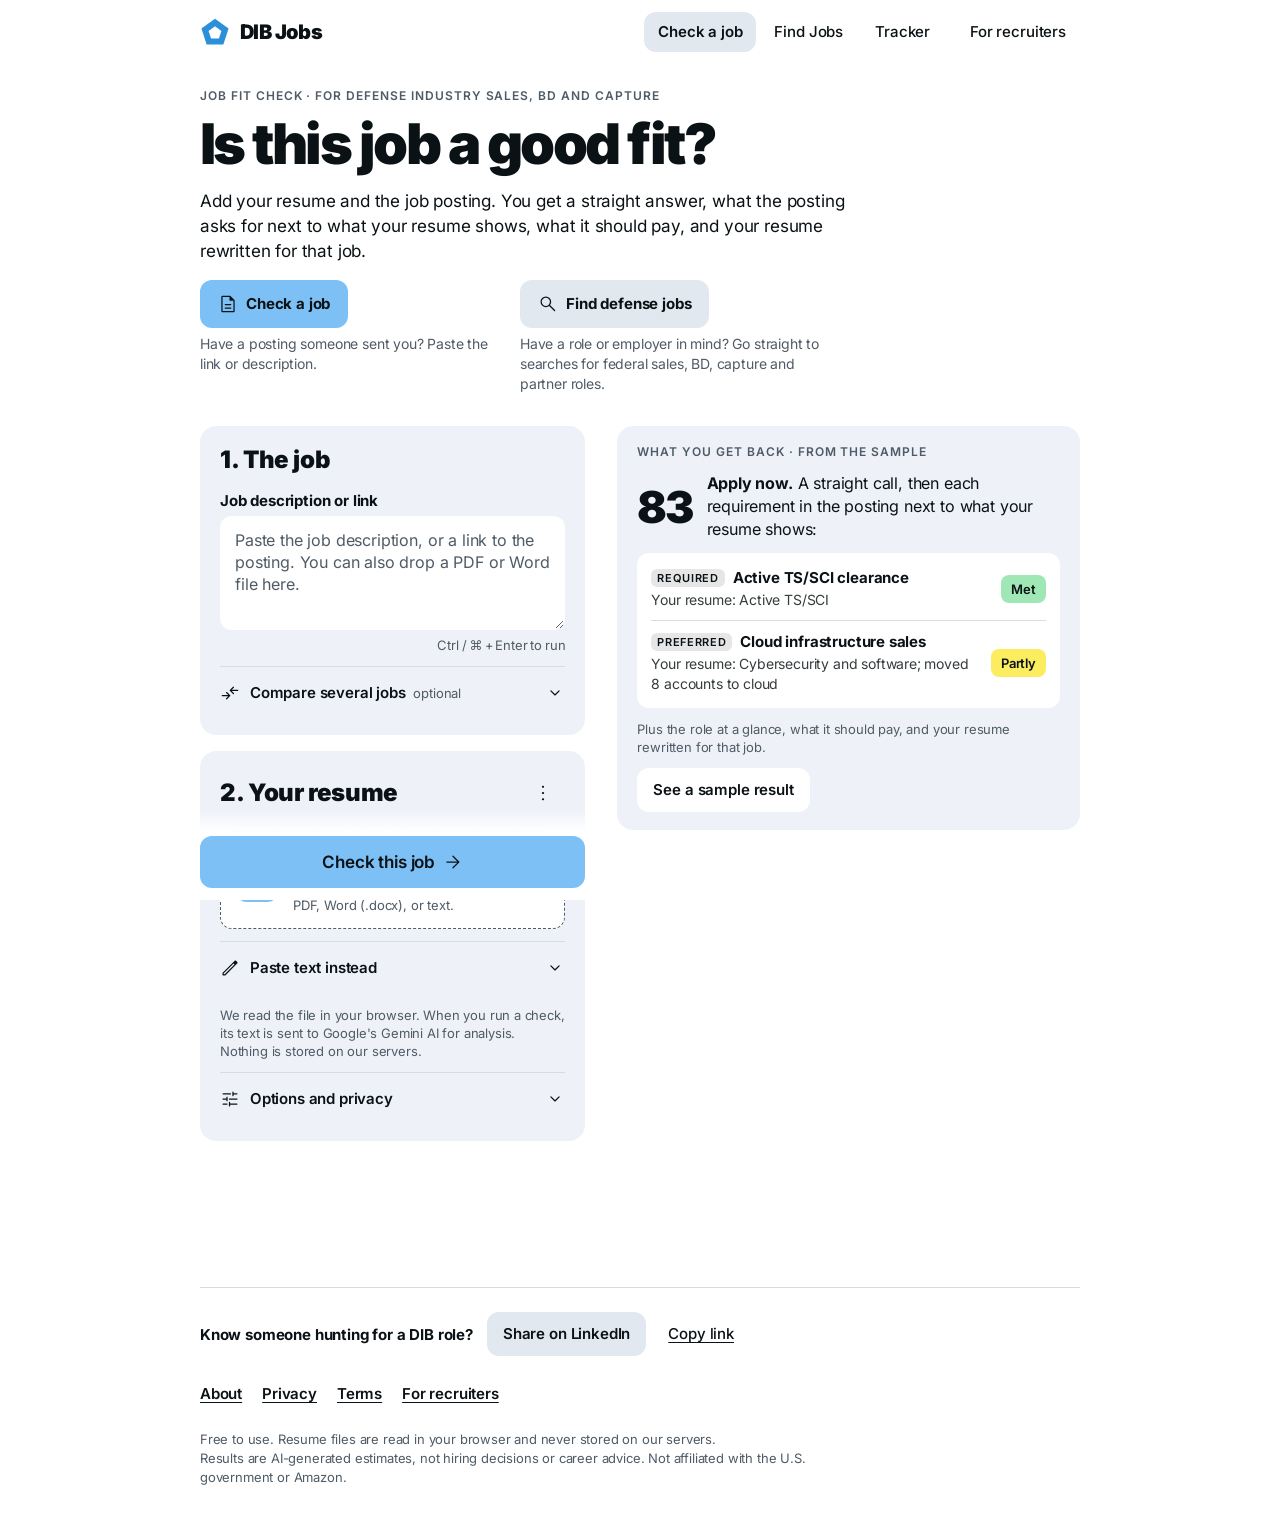
==== index.html @ daa4bf5b "ui" ====
<!DOCTYPE html>
<html lang="en">
<head>
    <meta charset="UTF-8">
    <meta name="viewport" content="width=device-width, initial-scale=1.0">
    <title>DIB Jobs: is this job a good fit? Resume fit check for defense industry roles</title>
    <meta name="description" content="Free resume fit check for defense industry sales, BD and capture roles. Add your resume (PDF or Word) and a job posting to see your fit, the clearance question, what it should pay, and what to do next.">
    <meta name="theme-color" content="#ffffff">
    <meta name="color-scheme" content="light">
    <link rel="canonical" href="https://dibjobs.com/">
    <!-- Open Graph / LinkedIn -->
    <meta property="og:type" content="website">
    <meta property="og:site_name" content="DIB Jobs">
    <meta property="og:locale" content="en_US">
    <meta property="og:title" content="DIB Jobs: is this job a good fit?">
    <meta property="og:description" content="Check your resume against any defense industry posting: fit, clearance, pay and what to do next. Recruiters can rank candidates against a role. Free, no sign-up.">
    <meta property="og:url" content="https://dibjobs.com/">
    <meta property="og:image" content="https://dibjobs.com/og-fit-83-2x.png">
    <meta property="og:image:type" content="image/png">
    <meta property="og:image:width" content="2400">
    <meta property="og:image:height" content="1260">
    <meta property="og:image:alt" content="DIB Jobs: Is this job a good fit? An example result showing an 83 resume fit and the advice to apply now.">
    <!-- Twitter / X card -->
    <meta name="twitter:card" content="summary_large_image">
    <meta name="twitter:title" content="DIB Jobs: is this job a good fit?">
    <meta name="twitter:description" content="Check your resume against any defense industry posting: fit, clearance, pay and what to do next. Recruiters can rank candidates against a role. Free, no sign-up.">
    <meta name="twitter:image" content="https://dibjobs.com/og-fit-83-2x.png">
    <meta name="twitter:image:alt" content="An example DIB Jobs result: 83 resume fit, apply now.">
    <!-- Icons -->
    <link rel="icon" href="favicon.ico" sizes="48x48">
    <link rel="icon" type="image/svg+xml" href="favicon.svg">
    <link rel="apple-touch-icon" href="apple-touch-icon.png">
    <link rel="manifest" href="site.webmanifest">
    <link rel="preload" href="assets/fonts/inter-latin-wght-normal.woff2" as="font" type="font/woff2" crossorigin>
    <link rel="stylesheet" href="assets/app.css?v=44">
    <!-- Google tag (gtag.js) -->
    <script async src="https://www.googletagmanager.com/gtag/js?id=G-N10ZLNFZHE"></script>
    <script>
      window.dataLayer = window.dataLayer || [];
      function gtag(){dataLayer.push(arguments);}
      gtag('js', new Date());
      gtag('config', 'G-N10ZLNFZHE');
    </script>
    <script type="application/ld+json">{"@context": "https://schema.org", "@type": "WebApplication", "name": "DIB Jobs", "url": "https://dibjobs.com/", "applicationCategory": "BusinessApplication", "operatingSystem": "Any", "browserRequirements": "Requires JavaScript", "description": "Check your resume against a defense industry job posting: fit, clearance, pay and what to do next.", "offers": {"@type": "Offer", "price": "0", "priceCurrency": "USD"}, "image": "https://dibjobs.com/og-fit-83-2x.png"}</script>
</head>
<body>
<noscript><p style="margin:24px;font:17px/25px sans-serif">DIB Jobs needs JavaScript to read your resume and check a job. Please turn it on and reload.</p></noscript>
<!-- Icons: Material Symbols Rounded (Apache 2.0), inlined so they never fail to load -->
<svg xmlns="http://www.w3.org/2000/svg" style="display:none" aria-hidden="true">
    <symbol id="i-upload" viewBox="0 -960 960 960"><path d="M452-403v171q0 12.75 8.68 21.37 8.67 8.63 21.5 8.63 12.82 0 21.32-8.63 8.5-8.62 8.5-21.37v-171l61 61q3 3 15-2t22.5-9q10.5-4 14.5-3.5T615-342q9-9 8.5-21t-9.5-21L501-494q-5-5-10.13-7-5.14-2-11-2-5.87 0-10.87 2-5 2-10 7L347-382q-9 9-9 21t9 21.39q9 8.61 21 8.61t21-9l63-63ZM220-80q-24 0-42-18t-18-42v-680q0-24 18-42t42-18h336q12.44 0 23.72 5T599-862l183 183q8 8 13 19.28 5 11.28 5 23.72v496q0 24-18 42t-42 18H220Zm331-584v-156H220v680h520v-494H581q-12.75 0-21.37-8.63Q551-651.25 551-664ZM220-820v186-186 680-680Z"/></symbol>
    <symbol id="i-check" viewBox="0 -960 960 960"><path d="m421-389-98-98q-9-9-22-9t-23 10q-9 9-9 22t9 22l122 123q9 9 21 9t21-9l239-239q10-10 10-23t-10-23q-10-9-23.5-8.5T635-603L421-389Zm59 309q-82 0-155-31.5t-127.5-86Q143-252 111.5-325T80-480q0-83 31.5-156t86-127Q252-817 325-848.5T480-880q83 0 156 31.5T763-763q54 54 85.5 127T880-480q0 82-31.5 155T763-197.5q-54 54.5-127 86T480-80Zm0-60q142 0 241-99.5T820-480q0-142-99-241t-241-99q-141 0-240.5 99T140-480q0 141 99.5 240.5T480-140Zm0-340Z"/></symbol>
    <symbol id="i-minus" viewBox="0 -960 960 960"><path d="M320-450h320q13 0 21.5-8.5T670-480q0-13-8.5-21.5T640-510H320q-13 0-21.5 8.5T290-480q0 13 8.5 21.5T320-450ZM480-80q-82 0-155-31.5t-127.5-86Q143-252 111.5-325T80-480q0-83 31.5-156t86-127Q252-817 325-848.5T480-880q83 0 156 31.5T763-763q54 54 85.5 127T880-480q0 82-31.5 155T763-197.5q-54 54.5-127 86T480-80Zm0-60q142 0 241-99.5T820-480q0-142-99-241t-241-99q-141 0-240.5 99T140-480q0 141 99.5 240.5T480-140Zm0-340Z"/></symbol>
    <symbol id="i-alert" viewBox="0 -960 960 960"><path d="M92-120q-9 0-15.5-4T66-135q-4-7-4.5-14.5T66-165l388-670q5-8 11.5-11.5T480-850q8 0 14.5 3.5T506-835l388 670q5 8 4.5 15.5T894-135q-4 7-10.5 11t-15.5 4H92Zm52-60h672L480-760 144-180Zm361.5-65.5Q514-254 514-267t-8.5-21.5Q497-297 484-297t-21.5 8.5Q454-280 454-267t8.5 21.5Q471-237 484-237t21.5-8.5Zm0-111Q514-365 514-378v-164q0-13-8.5-21.5T484-572q-13 0-21.5 8.5T454-542v164q0 13 8.5 21.5T484-348q13 0 21.5-8.5ZM480-470Z"/></symbol>
    <symbol id="i-x-circle" viewBox="0 -960 960 960"><path d="m480-438 129 129q9 9 21 9t21-9q9-9 9-21t-9-21L522-480l129-129q9-9 9-21t-9-21q-9-9-21-9t-21 9L480-522 351-651q-9-9-21-9t-21 9q-9 9-9 21t9 21l129 129-129 129q-9 9-9 21t9 21q9 9 21 9t21-9l129-129Zm0 358q-82 0-155-31.5t-127.5-86Q143-252 111.5-325T80-480q0-83 31.5-156t86-127Q252-817 325-848.5T480-880q83 0 156 31.5T763-763q54 54 85.5 127T880-480q0 82-31.5 155T763-197.5q-54 54.5-127 86T480-80Zm0-60q142 0 241-99.5T820-480q0-142-99-241t-241-99q-141 0-240.5 99T140-480q0 141 99.5 240.5T480-140Zm0-340Z"/></symbol>
    <symbol id="i-info" viewBox="0 -960 960 960"><path d="M504.5-288.63q8.5-8.62 8.5-21.37v-180q0-12.75-8.68-21.38-8.67-8.62-21.5-8.62-12.82 0-21.32 8.62-8.5 8.63-8.5 21.38v180q0 12.75 8.68 21.37 8.67 8.63 21.5 8.63 12.82 0 21.32-8.63Zm-1-314.57q9.5-9.2 9.5-22.8 0-14.45-9.48-24.22-9.48-9.78-23.5-9.78t-23.52 9.78Q447-640.45 447-626q0 13.6 9.48 22.8 9.48 9.2 23.5 9.2t23.52-9.2ZM480.27-80q-82.74 0-155.5-31.5Q252-143 197.5-197.5t-86-127.34Q80-397.68 80-480.5t31.5-155.66Q143-709 197.5-763t127.34-85.5Q397.68-880 480.5-880t155.66 31.5Q709-817 763-763t85.5 127Q880-563 880-480.27q0 82.74-31.5 155.5Q817-252 763-197.68q-54 54.31-127 86Q563-80 480.27-80Zm.23-60Q622-140 721-239.5t99-241Q820-622 721.19-721T480-820q-141 0-240.5 98.81T140-480q0 141 99.5 240.5t241 99.5Zm-.5-340Z"/></symbol>
    <symbol id="i-close" viewBox="0 -960 960 960"><path d="M480-438 270-228q-9 9-21 9t-21-9q-9-9-9-21t9-21l210-210-210-210q-9-9-9-21t9-21q9-9 21-9t21 9l210 210 210-210q9-9 21-9t21 9q9 9 9 21t-9 21L522-480l210 210q9 9 9 21t-9 21q-9 9-21 9t-21-9L480-438Z"/></symbol>
    <symbol id="i-chevron" viewBox="0 -960 960 960"><path d="M469-358q-5-2-10-7L261-563q-9-9-8.5-21.5T262-606q9-9 21.5-9t21.5 9l175 176 176-176q9-9 21-8.5t21 9.5q9 9 9 21.5t-9 21.5L501-365q-5 5-10 7t-11 2q-6 0-11-2Z"/></symbol>
    <symbol id="i-copy" viewBox="0 -960 960 960"><path d="M300-200q-24 0-42-18t-18-42v-560q0-24 18-42t42-18h440q24 0 42 18t18 42v560q0 24-18 42t-42 18H300Zm0-60h440v-560H300v560ZM180-80q-24 0-42-18t-18-42v-590q0-12.75 8.68-21.38 8.67-8.62 21.5-8.62 12.82 0 21.32 8.62 8.5 8.63 8.5 21.38v590h470q12.75 0 21.38 8.68 8.62 8.67 8.62 21.5 0 12.82-8.62 21.32Q662.75-80 650-80H180Zm120-180v-560 560Z"/></symbol>
    <symbol id="i-download" viewBox="0 -960 960 960"><path d="M469-327q-5-2-10-7L308-485q-9-9.27-8.5-21.64.5-12.36 9.11-21.36 9.39-9 21.89-9t21.5 9l98 99v-341q0-12.75 8.68-21.38 8.67-8.62 21.5-8.62 12.82 0 21.32 8.62 8.5 8.63 8.5 21.38v341l99-99q8.8-9 20.9-8.5 12.1.5 21.49 9.5 8.61 9 8.61 21.5t-9 21.5L501-334q-5 5-10.13 7-5.14 2-11 2-5.87 0-10.87-2ZM220-160q-24 0-42-18t-18-42v-113q0-12.75 8.68-21.38 8.67-8.62 21.5-8.62 12.82 0 21.32 8.62 8.5 8.63 8.5 21.38v113h520v-113q0-12.75 8.68-21.38 8.67-8.62 21.5-8.62 12.82 0 21.32 8.62 8.5 8.63 8.5 21.38v113q0 24-18 42t-42 18H220Z"/></symbol>
    <symbol id="i-share" viewBox="0 -960 960 960"><path d="M686-80q-47.5 0-80.75-33.25T572-194q0-8 5-34L278-403q-16.28 17.34-37.64 27.17Q219-366 194-366q-47.5 0-80.75-33T80-480q0-48 33.25-81T194-594q24 0 45 9.3 21 9.29 37 25.7l301-173q-2-8-3.5-16.5T572-766q0-47.5 33.25-80.75T686-880q47.5 0 80.75 33.25T800-766q0 47.5-33.25 80.75T686-652q-23.27 0-43.64-9Q622-670 606-685L302-516q3 8 4.5 17.5t1.5 18q0 8.5-1 16t-3 15.5l303 173q16-15 36.09-23.5 20.1-8.5 43.07-8.5Q734-308 767-274.75T800-194q0 47.5-33.25 80.75T686-80Zm.04-60q22.96 0 38.46-15.54 15.5-15.53 15.5-38.5 0-22.96-15.54-38.46-15.53-15.5-38.5-15.5-22.96 0-38.46 15.54-15.5 15.53-15.5 38.5 0 22.96 15.54 38.46 15.53 15.5 38.5 15.5Zm-492-286q22.96 0 38.46-15.54 15.5-15.53 15.5-38.5 0-22.96-15.54-38.46-15.53-15.5-38.5-15.5-22.96 0-38.46 15.54-15.5 15.53-15.5 38.5 0 22.96 15.54 38.46 15.53 15.5 38.5 15.5ZM724.5-727.54q15.5-15.53 15.5-38.5 0-22.96-15.54-38.46-15.53-15.5-38.5-15.5-22.96 0-38.46 15.54-15.5 15.53-15.5 38.5 0 22.96 15.54 38.46 15.53 15.5 38.5 15.5 22.96 0 38.46-15.54ZM686-194ZM194-480Zm492-286Z"/></symbol>
    <symbol id="i-trash" viewBox="0 -960 960 960"><path d="M261-120q-24.75 0-42.37-17.63Q201-155.25 201-180v-570h-11q-12.75 0-21.37-8.68-8.63-8.67-8.63-21.5 0-12.82 8.63-21.32 8.62-8.5 21.37-8.5h158q0-13 8.63-21.5 8.62-8.5 21.37-8.5h204q12.75 0 21.38 8.62Q612-822.75 612-810h158q12.75 0 21.38 8.68 8.62 8.67 8.62 21.5 0 12.82-8.62 21.32-8.63 8.5-21.38 8.5h-11v570q0 24.75-17.62 42.37Q723.75-120 699-120H261Zm438-630H261v570h438v-570ZM418.5-274.63q8.5-8.62 8.5-21.37v-339q0-12.75-8.68-21.38-8.67-8.62-21.5-8.62-12.82 0-21.32 8.62-8.5 8.63-8.5 21.38v339q0 12.75 8.68 21.37 8.67 8.63 21.5 8.63 12.82 0 21.32-8.63Zm166 0q8.5-8.62 8.5-21.37v-339q0-12.75-8.68-21.38-8.67-8.62-21.5-8.62-12.82 0-21.32 8.62-8.5 8.63-8.5 21.38v339q0 12.75 8.68 21.37 8.67 8.63 21.5 8.63 12.82 0 21.32-8.63ZM261-750v570-570Z"/></symbol>
    <symbol id="i-bookmark" viewBox="0 -960 960 960"><path d="m480-240-196 84q-30 13-57-4.76-27-17.75-27-50.24v-574q0-24 18-42t42-18h440q24 0 42 18t18 42v574q0 32.49-27 50.24Q706-143 676-156l-196-84Zm0-64 220 93v-574H260v574l220-93Zm0-481H260h440-220Z"/></symbol>
    <symbol id="i-bookmark-fill" viewBox="0 -960 960 960"><path d="m480-240-196 84q-30 13-57-5t-27-50v-574q0-24 18-42t42-18h440q24 0 42 18t18 42v574q0 32-27 50t-57 5l-196-84Z"/></symbol>
    <symbol id="i-edit" viewBox="0 -960 960 960"><path d="M180-180h44l472-471-44-44-472 471v44Zm-30 60q-13 0-21.5-8.5T120-150v-73q0-12 5-23.5t13-19.5l557-556q8-8 19-12.5t23-4.5q11 0 22 4.5t20 12.5l44 44q9 9 13 20t4 22q0 11-4.5 22.5T823-694L266-138q-8 8-19.5 13t-23.5 5h-73Zm629-617-41-41 41 41Zm-105 64-22-22 44 44-22-22Z"/></symbol>
    <symbol id="i-search" viewBox="0 -960 960 960"><path d="M378-329q-108.16 0-183.08-75Q120-479 120-585t75-181q75-75 181.5-75t181 75Q632-691 632-584.85 632-542 618-502q-14 40-42 75l242 240q9 8.56 9 21.78T818-143q-9 9-22.22 9-13.22 0-21.78-9L533-384q-30 26-69.96 40.5Q423.08-329 378-329Zm-1-60q81.25 0 138.13-57.5Q572-504 572-585t-56.87-138.5Q458.25-781 377-781q-82.08 0-139.54 57.5Q180-666 180-585t57.46 138.5Q294.92-389 377-389Z"/></symbol>
    <symbol id="i-open" viewBox="0 -960 960 960"><path d="M180-120q-24 0-42-18t-18-42v-600q0-24 18-42t42-18h249q12.75 0 21.38 8.68 8.62 8.67 8.62 21.5 0 12.82-8.62 21.32-8.63 8.5-21.38 8.5H180v600h600v-249q0-12.75 8.68-21.38 8.67-8.62 21.5-8.62 12.82 0 21.32 8.62 8.5 8.63 8.5 21.38v249q0 24-18 42t-42 18H180Zm600-617L403-360q-9 9-21 8.5t-21-9.5q-9-9-9-21t9-21l377-377H549q-12.75 0-21.37-8.68-8.63-8.67-8.63-21.5 0-12.82 8.63-21.32 8.62-8.5 21.37-8.5h261q12.75 0 21.38 8.62Q840-822.75 840-810v261q0 12.75-8.68 21.37-8.67 8.63-21.5 8.63-12.82 0-21.32-8.63-8.5-8.62-8.5-21.37v-188Z"/></symbol>
    <symbol id="i-spark" viewBox="0 -960 960 960"><path d="m654-454-91 147q-8 13-22.5 10T522-314l-33-133-306 305q-9 9-21 9t-21-9q-9-9-9-21t9-21l305-305-133-33q-14-4-17-18.5t10-22.5l147-92-12-172q-1-15 12.5-22t24.5 3l132 111 160-64q14-5 24 5t5 24l-65 160 111 132q10 11 3.5 24.5T827-441l-173-13ZM131-721q-5-5-5-11t5-11l46-46q5-5 11-5t11 5l45 45q5 5 5 11t-5 11l-46 46q-5 5-11 5t-11-5l-45-45Zm428 307 63-102 120 9-78-92 45-111-111 45-92-78 9 120-102 64 117 29 29 116Zm163 283-46-46q-5-5-4.5-11t5.5-11l45-45q5-5 11-5t11 5l46 46q5 5 4.5 11t-5.5 11l-45 45q-5 5-11 5t-11-5ZM578-579Z"/></symbol>
    <symbol id="i-compare" viewBox="0 -960 960 960"><path d="M396-323H110q-13 0-21.5-8.5T80-353q0-13 8.5-21.5T110-383h286L296-483q-9-9-9-21t9-21q9-9 21-9t21 9l151 151q5 5 7 10t2 11q0 6-2 11t-7 10L338-181q-9 9-21 9t-21-9q-9-9-9-21t9-21l100-100Zm168-254 100 100q9 9 9 21t-9 21q-9 9-21 9t-21-9L471-586q-5-5-7-10t-2-11q0-6 2-11t7-10l151-151q9-9 21-9t21 9q9 9 9 21t-9 21L564-637h286q13 0 21.5 8.5T880-607q0 13-8.5 21.5T850-577H564Z"/></symbol>
    <symbol id="i-send" viewBox="0 -960 960 960"><path d="M814-452 162-178q-15 6-28.5-2.5T120-205v-550q0-16 13.5-24.5T162-782l652 274q18 8 18 28t-18 28ZM180-253l544-227-544-230v168l242 62-242 60v167Zm0 0v-457 457Z"/></symbol>
    <symbol id="i-nav-analyze" viewBox="0 -960 960 960"><path d="M180-820v293-3 390-680 186-186Zm0 740q-24 0-42-18t-18-42v-680q0-24 18-42t42-18h336q12.44 0 23.72 5T559-862l183 183q8 8 13 19.28 5 11.28 5 23.72v99q0 13.08-8.68 21.54-8.67 8.46-21.5 8.46-12.82 0-21.32-8.63-8.5-8.62-8.5-21.37v-97H541q-12.75 0-21.37-8.63Q511-651.25 511-664v-156H180v680h313q12.75 0 21.38 8.68 8.62 8.67 8.62 21.5 0 12.82-8.62 21.32Q505.75-80 493-80H180Zm558.5-141.5Q770-253 770-300t-31.5-78.5Q707-410 660-410t-78.5 31.5Q550-347 550-300t31.5 78.5Q613-190 660-190t78.5-31.5ZM864-66q-12 0-21-9l-86-86q-21 14-45.5 22.5T660-130q-70.83 0-120.42-49.62Q490-229.24 490-300.12t49.62-120.38q49.62-49.5 120.5-49.5t120.38 49.58Q830-370.83 830-300q0 27-8.5 51.5T799-203l86 86q9 9 9 21t-9 21q-9 9-21 9Z"/></symbol>
    <symbol id="i-nav-analyze-fill" viewBox="0 -960 960 960"><path d="M738.5-221.5Q770-253 770-300t-31.5-78.5Q707-410 660-410t-78.5 31.5Q550-347 550-300t31.5 78.5Q613-190 660-190t78.5-31.5ZM864-66q-12 0-21-9l-86-86q-21 14-45.5 22.5T660-130q-71 0-120.5-49.5T490-300q0-71 49.5-120.5T660-470q71 0 120.5 49.5T830-300q0 27-8.5 51.5T799-203l86 86q9 9 9 21t-9 21q-9 9-21 9ZM180-80q-24 0-42-18t-18-42v-680q0-24 18-42t42-18h336q12 0 23.5 5t19.5 13l183 183q8 8 13 19.5t5 23.5v91q0 14-11 21.5t-24 3.5q-16-5-32-7.5t-33-2.5q-107 0-168.5 72.5T430-297q0 53 24 102t76 85q11 8 7.5 19T523-80H180Zm331-740v156q0 13 8.5 21.5T541-634h159L511-820l189 186-189-186Z"/></symbol>
    <symbol id="i-nav-tracker" viewBox="0 -960 960 960"><path d="m400-199-197 98q-15 8-29-.75T160-128v-533q0-24.75 17.63-42.38Q195.25-721 220-721h360q24.75 0 42.38 17.62Q640-685.75 640-661v533q0 17.5-14 26.25t-29 .75l-197-98Zm-180 22 153-76q12.72-6 26.86-6 14.14 0 27.14 6l153 76v-484H220v484Zm528.5-70.63Q740-256.25 740-269v-552H314q-12.75 0-21.37-8.68-8.63-8.67-8.63-21.5 0-12.82 8.63-21.32 8.62-8.5 21.37-8.5h426q24.75 0 42.38 17.62Q800-845.75 800-821v552q0 12.75-8.68 21.37-8.67 8.63-21.5 8.63-12.82 0-21.32-8.63ZM220-661h360-360Z"/></symbol>
    <symbol id="i-nav-tracker-fill" viewBox="0 -960 960 960"><path d="m400-199-197 98q-15 8-29-.75T160-128v-533q0-24.75 17.63-42.38Q195.25-721 220-721h360q24.75 0 42.38 17.62Q640-685.75 640-661v533q0 17.5-14 26.25t-29 .75l-197-98Zm348.5-48.63Q740-256.25 740-269v-552H314q-12.75 0-21.37-8.68-8.63-8.67-8.63-21.5 0-12.82 8.63-21.32 8.62-8.5 21.37-8.5h426q24.75 0 42.38 17.62Q800-845.75 800-821v552q0 12.75-8.68 21.37-8.67 8.63-21.5 8.63-12.82 0-21.32-8.63Z"/></symbol>
    <symbol id="i-nav-explore" viewBox="0 -960 960 960"><path d="m330-311 213-66q14-5 24-15t15-24l66-213q3-8.64-3.5-15.32T629-648l-213 66q-14 5-24 15t-15 24l-66 213q-3 8.64 3.5 15.32T330-311Zm149.76-129q-16.76 0-28.26-11.74-11.5-11.73-11.5-28.5 0-16.76 11.74-28.26 11.73-11.5 28.5-11.5 16.76 0 28.26 11.74 11.5 11.73 11.5 28.5 0 16.76-11.74 28.26-11.73 11.5-28.5 11.5Zm.51 360q-82.74 0-155.5-31.5Q252-143 197.5-197.5t-86-127.34Q80-397.68 80-480.5t31.5-155.66Q143-709 197.5-763t127.34-85.5Q397.68-880 480.5-880t155.66 31.5Q709-817 763-763t85.5 127Q880-563 880-480.27q0 82.74-31.5 155.5Q817-252 763-197.68q-54 54.31-127 86Q563-80 480.27-80Zm.22-60Q622-140 721-239.49q99-99.48 99-241Q820-622 721-721t-240.51-99q-141.52 0-241 99Q140-622 140-480.49q0 141.52 99.49 241 99.48 99.49 241 99.49ZM480-480Z"/></symbol>
    <symbol id="i-nav-explore-fill" viewBox="0 -960 960 960"><path d="m330-311 213-66q14-5 24-15t15-24l66-213q3-9-3.5-15.5T629-648l-213 66q-14 5-24 15t-15 24l-66 213q-3 9 3.5 15.5T330-311Zm150-129q-17 0-28.5-11.5T440-480q0-17 11.5-28.5T480-520q17 0 28.5 11.5T520-480q0 17-11.5 28.5T480-440Zm0 360q-82 0-155-31.5t-127.5-86Q143-252 111.5-325T80-480q0-83 31.5-156t86-127Q252-817 325-848.5T480-880q83 0 156 31.5T763-763q54 54 85.5 127T880-480q0 82-31.5 155T763-197.5q-54 54.5-127 86T480-80Z"/></symbol>
    <symbol id="i-theme" viewBox="0 -960 960 960"><path d="M324-111.5Q251-143 197-197t-85.5-127Q80-397 80-480t31.5-156Q143-709 197-763t127-85.5Q397-880 480-880t156 31.5Q709-817 763-763t85.5 127Q880-563 880-480t-31.5 156Q817-251 763-197t-127 85.5Q563-80 480-80t-156-31.5ZM500-140q137-10 228.5-106T820-480q0-138-91.5-234T500-820v680Z"/></symbol>
    <symbol id="i-tick" viewBox="0 -960 960 960"><path d="m378-332 363-363q9-9 21.5-9t21.5 9q9 9 9 21.5t-9 21.5L399-267q-9 9-21 9t-21-9L175-449q-9-9-8.5-21.5T176-492q9-9 21.5-9t21.5 9l159 160Z"/></symbol>
    <symbol id="i-rescore" viewBox="0 -960 960 960"><path d="M418-126q-111-21-184.5-109T160-439q0-71 30-134t85-107q8-6 19-5.5t19 8.5q10 10 9 23t-13 23q-42 35-65.5 85.5T220-439q0 94 58 163.5T425-186q11 2 18.5 11t7.5 20q0 14-10 22.5t-23 6.5Zm126 0q-13 2-23-6.5T511-155q0-11 7.5-20t18.5-11q90-20 147-89.5T741-439q0-109-75.5-184.5T481-699h-20l39 39q8 8 8 21t-8 21q-9 9-22 9t-21-9l-91-90q-5-5-7-10t-2-11q0-6 2-11t7-10l91-91q8-8 21-8t22 8q8 9 8 22t-8 21l-39 39h20q134 0 227 93.5T801-439q0 116-73 204T544-126Z"/></symbol>
    <symbol id="i-add" viewBox="0 -960 960 960"><path d="M450-450H230q-12.75 0-21.37-8.68-8.63-8.67-8.63-21.5 0-12.82 8.63-21.32 8.62-8.5 21.37-8.5h220v-220q0-12.75 8.68-21.38 8.67-8.62 21.5-8.62 12.82 0 21.32 8.62 8.5 8.63 8.5 21.38v220h220q12.75 0 21.38 8.68 8.62 8.67 8.62 21.5 0 12.82-8.62 21.32-8.63 8.5-21.38 8.5H510v220q0 12.75-8.68 21.37-8.67 8.63-21.5 8.63-12.82 0-21.32-8.63-8.5-8.62-8.5-21.37v-220Z"/></symbol>
    <symbol id="i-pdf" viewBox="0 -960 960 960"><path d="M368-514h48q15.73 0 26.36-10.64Q453-535.28 453-551v-48q0-15.72-10.64-26.36Q431.73-636 416-636h-66q-7.6 0-13.3 5-5.7 5-5.7 13.41v168.18q0 8.41 5.5 13.41t13.5 5q8 0 13-5.7t5-13.3v-64Zm0-37v-48h48v48h-48Zm213 120q15 0 26-10.64 11-10.63 11-26.36v-131q0-15.72-11-26.36Q596-636 581-636h-65q-7.6 0-13.3 5-5.7 5-5.7 13.36v167.28q0 8.36 5.7 13.86T516-431h65Zm-47-37v-131h47v131h-47Zm170-46h32q8 0 13-5.5t5-13.5q0-8-5-13t-13-5h-32v-48h32q8 0 13-5.5t5-13.5q0-8-5-13t-13-5h-50q-7.6 0-13.3 5-5.7 5-5.7 13.41v168.18q0 8.41 5.5 13.41t13.5 5q8 0 13-5.7t5-13.3v-64ZM260-200q-24 0-42-18t-18-42v-560q0-24 18-42t42-18h560q24 0 42 18t18 42v560q0 24-18 42t-42 18H260Zm0-60h560v-560H260v560ZM140-80q-24 0-42-18t-18-42v-590q0-12.75 8.68-21.38 8.67-8.62 21.5-8.62 12.82 0 21.32 8.62 8.5 8.63 8.5 21.38v590h590q12.75 0 21.38 8.68 8.62 8.67 8.62 21.5 0 12.82-8.62 21.32Q742.75-80 730-80H140Zm120-740v560-560Z"/></symbol>
    <symbol id="i-light" viewBox="0 -960 960 960"><path d="M579-380.76q41-40.77 41-99Q620-538 579.24-579q-40.77-41-99-41Q422-620 381-579.24q-41 40.77-41 99Q340-422 380.76-381q40.77 41 99 41Q538-340 579-380.76ZM338.5-338.5Q280-397 280-480t58.5-141.5Q397-680 480-680t141.5 58.5Q680-563 680-480t-58.5 141.5Q563-280 480-280t-141.5-58.5ZM70-450q-12.75 0-21.37-8.68-8.63-8.67-8.63-21.5 0-12.82 8.63-21.32Q57.25-510 70-510h100q12.75 0 21.38 8.68 8.62 8.67 8.62 21.5 0 12.82-8.62 21.32-8.63 8.5-21.38 8.5H70Zm720 0q-12.75 0-21.37-8.68-8.63-8.67-8.63-21.5 0-12.82 8.63-21.32 8.62-8.5 21.37-8.5h100q12.75 0 21.38 8.68 8.62 8.67 8.62 21.5 0 12.82-8.62 21.32-8.63 8.5-21.38 8.5H790ZM458.5-768.63Q450-777.25 450-790v-100q0-12.75 8.68-21.38 8.67-8.62 21.5-8.62 12.82 0 21.32 8.62 8.5 8.63 8.5 21.38v100q0 12.75-8.68 21.37-8.67 8.63-21.5 8.63-12.82 0-21.32-8.63Zm0 720Q450-57.25 450-70v-100q0-12.75 8.68-21.38 8.67-8.62 21.5-8.62 12.82 0 21.32 8.62 8.5 8.63 8.5 21.38v100q0 12.75-8.68 21.37-8.67 8.63-21.5 8.63-12.82 0-21.32-8.63ZM240-678l-57-56q-9-9-8.63-21.6.37-12.61 8.53-21.5 8.89-8.9 21.5-8.9 12.6 0 21.6 9l56 57q8 9 8 21t-8 20.5q-8 8.5-20.5 8.5t-21.5-8Zm494 495-56-57q-8-9-8-21.38 0-12.37 8.5-20.62 8.5-9 20.5-9t21 9l57 56q9 9 8.63 21.6-.37 12.61-8.53 21.5-8.89 8.9-21.5 8.9-12.6 0-21.6-9Zm-56-495q-9-9-9-21t9-21l56-57q9-9 21.6-8.63 12.61.37 21.5 8.53 8.9 8.89 8.9 21.5 0 12.6-9 21.6l-57 56q-8 8-20.36 8-12.37 0-21.64-8ZM182.9-182.9q-8.9-8.89-8.9-21.5 0-12.6 9-21.6l57-56q8.8-9 20.9-9 12.1 0 20.71 9 9.39 9 9.39 21t-9 21l-56 57q-9 9-21.6 8.63-12.61-.37-21.5-8.53ZM480-480Z"/></symbol>
    <symbol id="i-dark" viewBox="0 -960 960 960"><path d="M480-120q-150 0-255-105T120-480q0-135 79.5-229T408-830q20-5 34-1t22 15q8 10 7.5 25t-8.5 35q-9 23-14 47t-5 49q0 90 63 153t153 63q25 0 48.5-4.5T754-461q22-8 38-7t26 9q10 8 13 23t-2 36q-27 121-121 200.5T480-120Zm0-60q109 0 190-67.5T771-406q-25 11-53.5 16.5T660-384q-115 0-195.5-80.5T384-660q0-24 5-51.5t18-62.5q-98 27-162.5 109.5T180-480q0 125 87.5 212.5T480-180Zm-4-297Z"/></symbol>
    <symbol id="i-system" viewBox="0 -960 960 960"><path d="m426-338 43 44q4.64 5 10.82 5 6.18 0 11.18-5l44-44h79q6 0 10.5-4.5T629-353v-81l38.92-38.92Q673-478 673-484.18T668-495l-39-38v-80q0-6-4.5-10.5T614-628h-80l-43-43q-4.64-5-10.82-5-6.18 0-11.18 5l-43 43h-77q-6 0-10.5 4.5T334-613v80l-38.92 38.92Q290-489 290-482.82t5 10.82l39 39v80q0 6 4.5 10.5T349-338h77Zm54-25v-238q49 0 83.5 34.71T598-482q0 49.58-34.42 84.29Q529.17-363 480-363ZM140-160q-24 0-42-18t-18-42v-520q0-24 18-42t42-18h680q24 0 42 18t18 42v520q0 24-18 42t-42 18H140Zm0-60h680v-520H140v520Zm0 0v-520 520Z"/></symbol>
    <symbol id="i-more" viewBox="0 -960 960 960"><path d="M479.86-160Q460-160 446-174.14t-14-34Q432-228 446.14-242t34-14Q500-256 514-241.86t14 34Q528-188 513.86-174t-34 14Zm0-272Q460-432 446-446.14t-14-34Q432-500 446.14-514t34-14Q500-528 514-513.86t14 34Q528-460 513.86-446t-34 14Zm0-272Q460-704 446-718.14t-14-34Q432-772 446.14-786t34-14Q500-800 514-785.86t14 34Q528-732 513.86-718t-34 14Z"/></symbol>
    <symbol id="i-tune" viewBox="0 -960 960 960"><path d="M435.5-128.63Q427-137.25 427-150v-165q0-12.75 8.68-21.38 8.67-8.62 21.5-8.62 12.82 0 21.32 8.62 8.5 8.63 8.5 21.38v53h323q12.75 0 21.38 8.68 8.62 8.67 8.62 21.5 0 12.82-8.62 21.32-8.63 8.5-21.38 8.5H487v52q0 12.75-8.68 21.37-8.67 8.63-21.5 8.63-12.82 0-21.32-8.63ZM150-202q-12.75 0-21.37-8.68-8.63-8.67-8.63-21.5 0-12.82 8.63-21.32 8.62-8.5 21.37-8.5h187q12.75 0 21.38 8.68 8.62 8.67 8.62 21.5 0 12.82-8.62 21.32-8.63 8.5-21.38 8.5H150Zm165.5-174.63Q307-385.25 307-398v-52H150q-12.75 0-21.37-8.68-8.63-8.67-8.63-21.5 0-12.82 8.63-21.32 8.62-8.5 21.37-8.5h157v-54q0-12.75 8.68-21.38 8.67-8.62 21.5-8.62 12.82 0 21.32 8.62 8.5 8.63 8.5 21.38v166q0 12.75-8.68 21.37-8.67 8.63-21.5 8.63-12.82 0-21.32-8.63ZM457-450q-12.75 0-21.37-8.68-8.63-8.67-8.63-21.5 0-12.82 8.63-21.32 8.62-8.5 21.37-8.5h353q12.75 0 21.38 8.68 8.62 8.67 8.62 21.5 0 12.82-8.62 21.32-8.63 8.5-21.38 8.5H457Zm144.5-173.63Q593-632.25 593-645v-165q0-12.75 8.68-21.38 8.67-8.62 21.5-8.62 12.82 0 21.32 8.62 8.5 8.63 8.5 21.38v52h157q12.75 0 21.38 8.68 8.62 8.67 8.62 21.5 0 12.82-8.62 21.32-8.63 8.5-21.38 8.5H653v53q0 12.75-8.68 21.37-8.67 8.63-21.5 8.63-12.82 0-21.32-8.63ZM150-698q-12.75 0-21.37-8.68-8.63-8.67-8.63-21.5 0-12.82 8.63-21.32 8.62-8.5 21.37-8.5h353q12.75 0 21.38 8.68 8.62 8.67 8.62 21.5 0 12.82-8.62 21.32-8.63 8.5-21.38 8.5H150Z"/></symbol>
    <symbol id="i-fix" viewBox="0 -960 960 960"><path d="M190-410q-12.75 0-21.37-8.68-8.63-8.67-8.63-21.5 0-12.82 8.63-21.32 8.62-8.5 21.37-8.5h240q12.75 0 21.38 8.68 8.62 8.67 8.62 21.5 0 12.82-8.62 21.32-8.63 8.5-21.38 8.5H190Zm0-165q-12.75 0-21.37-8.68-8.63-8.67-8.63-21.5 0-12.82 8.63-21.32 8.62-8.5 21.37-8.5h410q12.75 0 21.38 8.68 8.62 8.67 8.62 21.5 0 12.82-8.62 21.32-8.63 8.5-21.38 8.5H190Zm0-165q-12.75 0-21.37-8.68-8.63-8.67-8.63-21.5 0-12.82 8.63-21.32 8.62-8.5 21.37-8.5h410q12.75 0 21.38 8.68 8.62 8.67 8.62 21.5 0 12.82-8.62 21.32-8.63 8.5-21.38 8.5H190Zm330 550v-81q0-5.57 2-10.78 2-5.22 7-10.22l211.61-210.77q9.11-9.12 20.25-13.18Q772-520 783-520q12 0 23 4.5t20 13.5l37 37q9 9 13 20t4 22q0 11-4.5 22.5t-13.58 20.62L652-169q-5 5-10.22 7-5.21 2-10.78 2h-81q-12.75 0-21.37-8.63Q520-177.25 520-190Zm300-233-37-37 37 37ZM580-220h38l121-122-18-19-19-18-122 121v38Zm141-141-19-18 37 37-18-19Z"/></symbol>
    <symbol id="i-skip" viewBox="0 -960 960 960"><path d="M324-111.5Q251-143 197-197t-85.5-127Q80-397 80-480t31.5-156Q143-709 197-763t127-85.5Q397-880 480-880t156 31.5Q709-817 763-763t85.5 127Q880-563 880-480t-31.5 156Q817-251 763-197t-127 85.5Q563-80 480-80t-156-31.5ZM480-140q61.01 0 117.51-20.5Q654-181 699-220L220-699q-38 46-59 102.17T140-480q0 142.37 98.81 241.19Q337.63-140 480-140Zm259-121q37-45 59-101.49 22-56.5 22-117.51 0-142.38-98.81-241.19T480-820q-60.66 0-116.83 21T261-739l478 478ZM480-480Z"/></symbol>
    <symbol id="i-next" viewBox="0 -960 960 960"><path d="M686-450H190q-13 0-21.5-8.5T160-480q0-13 8.5-21.5T190-510h496L459-737q-9-9-9-21t9-21q9-9 21-9t21 9l278 278q5 5 7 10t2 11q0 6-2 11t-7 10L501-181q-9 9-21 9t-21-9q-9-9-9-21t9-21l227-227Z"/></symbol>
    <symbol id="i-doc" viewBox="0 -960 960 960"><path d="M349-250h262q12.75 0 21.38-8.68 8.62-8.67 8.62-21.5 0-12.82-8.62-21.32-8.63-8.5-21.38-8.5H349q-12.75 0-21.37 8.68-8.63 8.67-8.63 21.5 0 12.82 8.63 21.32 8.62 8.5 21.37 8.5Zm0-170h262q12.75 0 21.38-8.68 8.62-8.67 8.62-21.5 0-12.82-8.62-21.32-8.63-8.5-21.38-8.5H349q-12.75 0-21.37 8.68-8.63 8.67-8.63 21.5 0 12.82 8.63 21.32 8.62 8.5 21.37 8.5ZM220-80q-24 0-42-18t-18-42v-680q0-24 18-42t42-18h336q12.44 0 23.72 5T599-862l183 183q8 8 13 19.28 5 11.28 5 23.72v496q0 24-18 42t-42 18H220Zm331-584v-156H220v680h520v-494H581q-12.75 0-21.37-8.63Q551-651.25 551-664ZM220-820v186-186 680-680Z"/></symbol>
    <symbol id="i-history" viewBox="0 -960 960 960"><path d="M477-120q-142 0-243.5-95.5T121-451q-1-12 7.5-21t21.5-9q12 0 20.5 8.5T181-451q11 115 95 193t201 78q127 0 215-89t88-216q0-124-89-209.5T477-780q-68 0-127.5 31T246-667h75q13 0 21.5 8.5T351-637q0 13-8.5 21.5T321-607H172q-13 0-21.5-8.5T142-637v-148q0-13 8.5-21.5T172-815q13 0 21.5 8.5T202-785v76q52-61 123.5-96T477-840q75 0 141 28t115.5 76.5Q783-687 811.5-622T840-482q0 75-28.5 141t-78 115Q684-177 618-148.5T477-120Zm34-374 115 113q9 9 9 21.5t-9 21.5q-9 9-21 9t-21-9L460-460q-5-5-7-10.5t-2-11.5v-171q0-13 8.5-21.5T481-683q13 0 21.5 8.5T511-653v159Z"/></symbol>
</svg>

<div class="app">
<header class="site-header">
    <a class="brand" href="./">
        <svg xmlns="http://www.w3.org/2000/svg" viewBox="0 0 100 100" aria-hidden="true"><path fill="#2b8fd9" d="M50 5.5 95.2 38.3 77.9 91.5H22.1L4.8 38.3z"/><path fill="#fff" d="M50 31 71.4 46.5 63.2 71.7H36.8L28.6 46.5z"/></svg>
        <span class="brand-title">DIB Jobs</span>
    </a>
    <nav class="nav" id="mainTabs" aria-label="Sections">
        <button class="nav-item" id="tab-analyze" data-view="analyze" aria-current="page">Check a job</button>
        <button class="nav-item" id="tab-explore" data-view="explore">Find Jobs</button>
        <button class="nav-item" id="tab-tracker" data-view="tracker">Tracker<span class="badge neutral" id="trackerBadge" hidden></span></button>
    </nav>
    <button class="nav-toggle" id="navToggle" aria-expanded="false" aria-controls="navMore">Menu<svg class="icon"><use href="#i-chevron"/></svg></button>
    <div class="nav-more" id="navMore">
        <a class="nav-item" href="screen/">For recruiters</a>
        <a class="nav-item menu-only" href="about/">About</a>
        <a class="nav-item menu-only" href="privacy/">Privacy</a>
        <a class="nav-item menu-only" href="terms/">Terms</a>
    </div>
</header>

<main>
    <!-- ================================================================== -->
    <!-- ANALYZE                                                            -->
    <!-- ================================================================== -->
    <section class="view" id="view-analyze" role="tabpanel" aria-labelledby="tab-analyze">
        <div class="page-intro">
            <p class="eyebrow">Job fit check &middot; for defense industry sales, BD and capture</p>
            <h1 class="h1">Is this job a good fit?</h1>
            <p class="lede"><span class="wide-only">Add your resume and the job posting. You get a straight answer, what the posting asks for next to what your resume shows, what it should pay, and your resume rewritten for that job.</span><span class="narrow-only">A straight answer on whether to apply, and your resume rewritten for the job.</span></p>
            <div class="doors" id="doors" role="group" aria-label="Where to start">
                <div class="door-col">
                    <button class="btn primary door" type="button" data-action="door-posting"><svg class="icon"><use href="#i-doc"/></svg><span>Check a job</span></button>
                    <span class="door-note"><span class="wide-only">Have a posting someone sent you? Paste the link or description.</span><span class="narrow-only">Have a posting? Paste it.</span></span>
                </div>
                <div class="door-col">
                    <button class="btn door" type="button" data-action="go-find"><svg class="icon"><use href="#i-search"/></svg><span>Find defense jobs</span></button>
                    <span class="door-note"><span class="wide-only">Have a role or employer in mind? Go straight to searches for federal sales, BD, capture and partner roles.</span><span class="narrow-only">Have a role in mind? Search.</span></span>
                </div>
            </div>
        
        </div>

        <div class="calc">
            <!-- The answer comes first in reading order; on wide screens it sits to the right of the inputs. -->
            <section class="calc-result" id="resultCol" aria-label="Your result">
                <div id="loading" hidden aria-busy="true">
                    <div class="verdict loading-panel" data-tone="neutral">
                        <p class="eyebrow">Job fit check</p>
                        <p class="verdict-label" id="loadingStep" aria-live="polite">Checking your fit…</p>
                        <div class="linear-progress" role="progressbar" aria-label="Analysis progress"><div id="loadingProgress"></div></div>
                        <p class="body-sm muted loading-note">Comparing each requirement in the posting with what your resume shows.</p>
                        <div class="req-list on-panel" aria-hidden="true">
                            <div class="req">
                                <div class="req-main"><span class="skeleton" style="width:62%; height:16px"></span><span class="skeleton" style="width:44%; height:14px; margin-top:6px"></span></div>
                                <span class="skeleton sk-chip"></span>
                            </div>
                            <div class="req">
                                <div class="req-main"><span class="skeleton" style="width:74%; height:16px"></span><span class="skeleton" style="width:38%; height:14px; margin-top:6px"></span></div>
                                <span class="skeleton sk-chip"></span>
                            </div>
                            <div class="req">
                                <div class="req-main"><span class="skeleton" style="width:54%; height:16px"></span><span class="skeleton" style="width:48%; height:14px; margin-top:6px"></span></div>
                                <span class="skeleton sk-chip"></span>
                            </div>
                        </div>
                    </div>
                </div>

                <div id="resultEmpty">
                    <div class="sample-peek" id="examplePreview">
                        <p class="eyebrow">What you get back &middot; from the sample</p>
                        <p class="peek-verdict"><span class="peek-score">83</span><span><strong>Apply now.</strong> A straight call, then each requirement in the posting next to what your resume shows:</span></p>
                        <div class="req-list on-panel" id="peekRows"></div>
                        <p class="body-sm muted">Plus the role at a glance, what it should pay, and your resume rewritten for that job.</p>
                        <button class="btn" type="button" data-action="example">See a sample result</button>
                    </div>
                </div>

                <div id="batchWrap" class="stack" hidden>
                    <div class="verdict" id="batchVerdict" data-tone="neutral" aria-live="polite">
                        <p class="eyebrow" id="batchKind"></p>
                        <h2 class="verdict-label batch-title" id="batchTitle"></h2>
                        <p class="verdict-explain" id="batchWhy"></p>
                    </div>
                    <div class="row">
                        <button class="btn primary" type="button" id="batchOpenTop" data-batch-open="0"><span id="batchOpenTopText">Open the top job</span><svg class="icon"><use href="#i-next"/></svg></button>
                        <button class="btn" type="button" id="batchSaveAll" data-action="batch-save-all"><svg class="icon"><use href="#i-bookmark"/></svg><span id="batchSaveAllText">Save all to tracker</span></button>
                        <button class="btn text" type="button" data-action="new-job">Start over</button>
                    </div>
                    <div class="batch-list" id="batchList"></div>
                    <p class="body-sm muted">Scores are resume fit out of 100. Each row opens the full result, with nothing re-run.</p>
                </div>
                <div id="verdictWrap" class="stack" hidden>
                    <button class="btn text back-link" type="button" id="backToBatch" data-action="back-to-batch" hidden><svg class="icon flip"><use href="#i-next"/></svg>Back to the comparison</button>
                    <div class="example-note" id="exampleNote" hidden><span class="grow"><strong>This is an example</strong> from a made-up resume and posting.</span><span class="seg" role="group" aria-label="Which sample"><button class="seg-btn" type="button" data-example="seller" aria-pressed="true">Seller</button><button class="seg-btn" type="button" data-example="leader" aria-pressed="false">Sales leader</button></span><button class="btn" type="button" data-action="exit-example">Check my own job</button></div>
                    <div class="verdict" id="verdict" data-tone="neutral">
                        <p class="eyebrow"><span class="example-tag" id="exampleTag" hidden>Example</span><span id="roleLine"></span></p>
                        <div class="verdict-head">
                            <div class="verdict-num"><b id="scoreNum">0</b><span>resume fit<br>out of 100</span></div>
                            <p class="verdict-label" id="recAction" aria-live="polite"></p>
                        </div>
                        <p class="verdict-explain" id="recHeadline"></p>
                        <div class="req-list" id="recEvidence" hidden></div>
                        <ul class="rec-reasons" id="recReasons"></ul>
                        <div class="ask-box" id="recQuestionBox" hidden>
                            <p class="eyebrow">Question to send the recruiter</p>
                            <p class="body-md" id="recQuestion"></p>
                        </div>
                        <p class="rec-next" id="recNext" hidden></p>
                        <div class="chips verdict-chips">
                            <span class="chip sm" id="verdictChip"></span>
                            <span class="chip sm" id="scoreDelta" hidden></span>
                        </div>
                    </div>

                    <button class="btn" type="button" id="exampleExpand" data-action="example-expand">See the full example<svg class="icon"><use href="#i-chevron"/></svg></button>
                    <div class="row" id="actionBar">
                        <button class="btn primary" id="primaryActionBtn" data-action="primary-action"><svg class="icon"><use href="#i-spark"/></svg><span id="primaryActionText">Next step</span></button>
                        <button class="btn" id="tailorActionBtn" data-action="view-tailored" hidden><svg class="icon"><use href="#i-spark"/></svg><span id="tailorActionText">Tailor my resume to this job</span></button>
                        <button class="btn" id="emailActionBtn" data-action="go-email" hidden><svg class="icon"><use href="#i-send"/></svg><span>Write intro email</span></button>
                        <button class="btn" id="saveToTrackerBtn" data-action="save-job"><svg class="icon"><use href="#i-bookmark"/></svg><span>Save to tracker</span></button>
                        <div class="menu-anchor">
                            <button class="btn" id="moreMenuBtn" data-menu="moreMenu" aria-haspopup="menu" aria-expanded="false">More<svg class="icon"><use href="#i-chevron"/></svg></button>
                            <div class="menu" id="moreMenu" role="menu" hidden>
                                <button class="menu-item" role="menuitem" data-action="download-report"><svg class="icon"><use href="#i-pdf"/></svg>Print or save the report</button>
                                <button class="menu-item" role="menuitem" data-action="new-job"><svg class="icon"><use href="#i-add"/></svg>Start a new job</button>
                            </div>
                        </div>
                    </div>

                    <div class="snapshot" id="roleSnapshot">
                    <p class="eyebrow" id="snapshotTitle">The role at a glance</p>
                    <div class="rows" id="snapshotRows" hidden></div>
                    <div class="rows" id="breakdown">
                        <div class="row-item"><span id="salaryEstimateLabel">Pay</span><b id="salaryEstimate">...</b></div>
                        <div class="row-item" id="baseRow" hidden><span id="baseEstimateLabel">Base</span><b id="baseEstimate"></b></div>
                        <div class="row-item"><span>Keywords matched</span><b id="keywordsPercent">0%</b></div>
                    </div>
                    <div class="snapshot-ask" id="snapshotAsk" hidden>
                        <p class="label-lg">The posting does not say. Ask the recruiter:</p>
                        <ul id="snapshotQuestions"></ul>
                        <button class="btn" type="button" data-action="copy-snapshot-questions"><svg class="icon"><use href="#i-copy"/></svg>Copy these questions</button>
                    </div>
                    </div>

                    <div class="tailor-card" id="tailorTeaser" hidden>
                        <div class="tailor-card-head"><h3 class="title-md" id="tailorTeaserTitle"></h3><span class="score-shift" id="tailorTeaserScore" hidden></span></div>
                        <div class="stack-sm" id="tailorPairs"></div>
                        <p class="body-sm" id="tailorTeaserText"></p>
                        <button class="btn" type="button" id="tailorViewBtn" data-action="view-tailored" hidden>See the full tailored resume</button>
                    </div>

                    <div class="feedback" id="feedback" hidden>
                        <span class="grow" id="feedbackAsk" aria-live="polite">Was this verdict right?</span>
                        <button class="btn" type="button" data-feedback="up" aria-pressed="false">Yes</button>
                        <button class="btn" type="button" data-feedback="down" aria-pressed="false">No</button>
                        <div class="feedback-why" id="feedbackWhy" hidden>
                            <span class="body-sm muted">What was off? Pick one if you like. Only your choice is recorded, never your resume or the posting.</span>
                            <button class="btn" type="button" data-why="score_too_high">Score too high</button>
                            <button class="btn" type="button" data-why="score_too_low">Score too low</button>
                            <button class="btn" type="button" data-why="missed_resume">Missed something on my resume</button>
                            <button class="btn" type="button" data-why="misread_posting">Misread the posting</button>
                        </div>
                    </div>
                </div>
            </section>

            <section class="calc-inputs" id="inputs" aria-label="Your resume and the job">
            <div class="inputs-fold" id="inputsFold"><span class="grow"><span class="eyebrow">Checked</span><span id="inputsFoldText">Your job and resume</span></span><button class="btn" type="button" data-action="edit-inputs">Change job or resume</button></div>
            <div class="panel stack" id="jobCard">
                <h2 class="h3">1. The job</h2>
                <label class="field" id="jobField">
                    <span class="field-label">Job description or link</span>
                    <textarea id="jobDescription" rows="3" aria-describedby="jobError" placeholder="Paste the job description, or a link to the posting. You can also drop a PDF or Word file here."></textarea>
                    <span class="supporting"><span id="jobCount"></span><span>Ctrl / &#8984; + Enter to run</span></span>
                </label>
                <p class="field-error" id="jobError" role="alert" hidden></p>
                <div class="banner info" id="jobLinkHelp" hidden>
                    <span class="grow"><span id="jobLinkMsg" aria-live="polite"></span> <a id="jobLinkAnchor" href="#" target="_blank" rel="noopener noreferrer"></a></span>
                    <button class="btn text" type="button" id="dropLinkBtn" data-action="drop-link">Remove link</button>
                </div>
                <details class="disclosure" id="moreJobsRow">
                    <summary><svg class="icon"><use href="#i-compare"/></svg><span>Compare several jobs <span class="optional" id="moreJobsState">optional</span></span><svg class="icon chev"><use href="#i-chevron"/></svg></summary>
                    <div class="disclosure-body stack-sm">
                        <p class="body-sm muted">Add up to three more postings. Each is checked against your resume and they come back ranked, so you know where to start.</p>
                        <label class="field sm"><span class="field-label">Job 2</span><textarea id="extraJob1" class="extra-job" rows="2" placeholder="Paste the job description text"></textarea></label>
                        <label class="field sm"><span class="field-label">Job 3</span><textarea id="extraJob2" class="extra-job" rows="2" placeholder="Paste the job description text"></textarea></label>
                        <label class="field sm"><span class="field-label">Job 4</span><textarea id="extraJob3" class="extra-job" rows="2" placeholder="Paste the job description text"></textarea></label>
                    </div>
                </details>
            </div>

            <div class="peek-inline" id="peekInline" hidden>
                <p class="eyebrow">What you get back &middot; from the sample</p>
                <div class="req-list on-panel" id="peekInlineRow"></div>
                <button class="btn" type="button" data-action="example">See a sample result</button>
            </div>

            <div class="panel stack" id="resumeCard">
                <div class="row between">
                    <h2 class="h3">2. Your resume</h2>
                    <div class="menu-anchor">
                        <button class="icon-btn" id="resumeMenuBtn" data-menu="resumeMenu" aria-label="Resume options: saved versions, save, clear" aria-haspopup="menu" aria-expanded="false"><svg class="icon"><use href="#i-more"/></svg></button>
                        <div class="menu" id="resumeMenu" role="menu" hidden>
                            <button class="menu-item" role="menuitem" data-action="save-resume"><svg class="icon"><use href="#i-bookmark"/></svg>Save this version</button>
                            <div id="savedResumeItems"></div>
                            <hr>
                            <button class="menu-item" role="menuitem" data-action="clear-resume"><svg class="icon"><use href="#i-trash"/></svg>Clear resume</button>
                        </div>
                    </div>
                </div>
                <p class="body-sm muted" id="resumeVersionNote" hidden></p>
                <div id="resumeFileStatus" role="status" aria-live="polite" hidden></div>
                <div class="resume-summary" id="resumeSummary" hidden>
                    <svg class="icon"><use href="#i-check"/></svg>
                    <span class="grow"><span class="title-sm" id="resumeSummaryTitle">Using your saved resume</span><span class="body-sm muted" id="resumeSummaryMeta" style="display:block"></span></span>
                    <button class="btn" data-action="change-resume">Change</button>
                </div>
                <div id="resumeEditor" class="stack">
                    <div id="resumeDrop" class="dropzone" role="button" tabindex="0">
                        <span class="dz-icon"><svg class="icon"><use href="#i-upload"/></svg></span>
                        <span>
                            <span class="body-lg" id="resumeDropMain">Drop your resume here or <u>choose a file</u></span>
                            <span class="body-sm muted" style="display:block">PDF, Word (.docx), or text.</span>
                        </span>
                    </div>
                    <input type="file" id="resumeFile" accept=".pdf,.docx,.txt,.md,application/pdf,application/vnd.openxmlformats-officedocument.wordprocessingml.document,text/plain" hidden>
                    <details class="disclosure" id="pasteRow">
                        <summary><svg class="icon"><use href="#i-edit"/></svg><span id="pasteRowLabel">Paste text instead</span><svg class="icon chev"><use href="#i-chevron"/></svg></summary>
                        <div class="disclosure-body">
                            <label class="field">
                                <span class="field-label">Resume text</span>
                                <textarea id="resumeText" placeholder="Paste your resume text here"></textarea>
                                <span class="supporting"><span id="resumeCount"></span><span id="resumeSavedNote"></span></span>
                            </label>
                        </div>
                    </details>
                </div>
                <p class="field-error" id="resumeError" role="alert" hidden></p>
                <p class="body-sm muted" id="resumePrivacy">We read the file in your browser. When you run a check, its text is sent to Google's Gemini AI for analysis. Nothing is stored on our servers.</p>
                <button class="btn text" type="button" id="compareVersionsBtn" data-action="compare-versions" hidden><svg class="icon"><use href="#i-compare"/></svg><span id="compareVersionsText">Compare my resume versions for this job</span></button>
                <details class="disclosure" id="resumeCheck" hidden>
                    <summary><svg class="icon"><use href="#i-check"/></svg><span id="resumeCheckSummary">Resume check</span><svg class="icon chev"><use href="#i-chevron"/></svg></summary>
                    <div class="disclosure-body"><ul class="checklist" id="resumeCheckList"></ul></div>
                </details>
                <details class="disclosure" id="optionsRow">
                    <summary><svg class="icon"><use href="#i-tune"/></svg><span>Options and privacy</span><span class="chip sm tonal" id="militaryChip" hidden>Military transition on</span><svg class="icon chev"><use href="#i-chevron"/></svg></summary>
                    <div class="disclosure-body stack">
                        <label class="switch-row">
                            <input type="checkbox" id="militaryToggle">
                            <span class="switch" aria-hidden="true"></span>
                            <span><span class="label-lg">I'm transitioning from the military</span><span class="body-sm">Translates military roles and terms into industry language</span></span>
                        </label>
                        <div>
                            <p class="label-lg" style="margin-bottom:4px">How your resume is handled</p>
                            <ul class="bullets">
                                <li>Resume files are read in your browser. Only the text you see above is sent for analysis.</li>
                                <li>Your resume is not stored on our servers.</li>
                                <li>Text is sent to Google Gemini AI for analysis. Google's API does not use it for model training.</li>
                                <li>Your resume and tracker are remembered in this browser only. "Clear resume" removes the resume.</li>
                                <li>Leave SSNs, date of birth, and classified program details off any resume you share.</li>
                            </ul>
                        </div>
                    </div>
                </details>
            </div>

            <div class="analyze-bar" id="analyzeBar">
                <p class="field-error" id="inlineError" role="alert" hidden></p>
                <div class="analyze-row">
                    <button id="analyzeBtn" class="btn primary lg" data-action="analyze"><span id="btnText">Check this job</span><svg class="icon"><use href="#i-next"/></svg></button>
                </div>
            </div>
            </section>
        </div>

        <!-- DETAIL -->
        <div id="results" class="stack" hidden>
            <div class="print-only print-header"><svg xmlns="http://www.w3.org/2000/svg" viewBox="0 0 100 100" fill="currentColor" aria-hidden="true"><path d="M93.764,38.143l-42-30.515c-1.053-0.764-2.475-0.764-3.527,0l-42,30.515c-1.051,0.764-1.491,2.118-1.09,3.354l16.043,49.374c0.402,1.236,1.554,2.073,2.854,2.073h51.914c1.3,0,2.451-0.837,2.854-2.073l16.043-49.374C95.255,40.261,94.814,38.907,93.764,38.143z M73.777,86.944H26.223L11.526,41.716L50,13.764l38.474,27.953L73.777,86.944z"/><path d="M48.236,32.35L29.748,45.782c-1.051,0.764-1.491,2.118-1.09,3.354l7.062,21.735c0.402,1.236,1.554,2.073,2.854,2.073h22.854c1.3,0,2.451-0.837,2.854-2.073l7.062-21.735c0.401-1.236-0.039-2.59-1.09-3.354L51.764,32.35C50.711,31.586,49.289,31.586,48.236,32.35z M64.962,49.355l-5.715,17.589H40.753l-5.715-17.589L50,38.485L64.962,49.355z"/></svg><div><div class="ph-title">DIB Jobs &middot; Job fit report</div><div class="body-sm" id="printHeader"></div></div><div class="ph-meta" id="printMeta"></div></div>
            <div>
                <div class="tabs" role="tablist" aria-label="Result sections" id="resultTabs">
                    <button class="tab" role="tab" data-panel="overview" aria-selected="true">Overview</button>
                    <button class="tab" role="tab" data-panel="resume" aria-selected="false" tabindex="-1"><span class="wide-only">Tailored resume</span><span class="narrow-only">Tailor</span></button>
                    <button class="tab" role="tab" data-panel="interview" aria-selected="false" tabindex="-1">Interview</button>
                    <button class="tab" role="tab" data-panel="outreach" aria-selected="false" tabindex="-1">Outreach</button>
                    <button class="tab" role="tab" data-panel="ask" aria-selected="false" tabindex="-1">Ask AI</button>
                </div>

                <!-- Overview -->
                <div class="panel" id="panel-overview" data-title="Overview" role="tabpanel" style="padding-top:24px">
                    
                    <div class="section">
                        <h3 class="section-title">Gaps to address <span class="count" id="gapsCount">0</span></h3>
                        <div class="list" id="gapsList" style="margin-top:12px"></div>
                    </div>
                    <details class="disclosure section" id="strengthsFold">
                        <summary><svg class="icon"><use href="#i-check"/></svg><span>Your strengths <span class="count" id="strengthsCount">0</span></span><svg class="icon chev"><use href="#i-chevron"/></svg></summary>
                        <div class="disclosure-body"><div class="list" id="strengthsList"></div></div>
                    </details>

                    <div class="section">
                        <h3 class="section-title">Market intel</h3>
                        <div class="grid-3">
                            <div class="panel chart-card" id="compBlock">
                                <p class="overline" id="compLabel">ESTIMATED PAY</p>
                                <p class="chart-value" id="salaryRange">Loading…</p>
                                <div class="comp-bar" id="compBar" hidden><div class="base" id="compBase"></div><div class="ote" id="compOte"></div><div class="marker" id="compMarker"></div></div>
                                <div class="legend" id="compLegend"></div>
                                <p class="body-sm muted" id="salaryNotes" style="margin-top:8px"></p>
                            </div>
                            <div class="panel chart-card">
                                <p class="overline">HIRING TIMELINE</p>
                                <div class="timeline">
                                    <div>Apply<small>Today</small></div>
                                    <div>Screen<small id="screenTime">...</small></div>
                                    <div>Interview<small id="interviewTime">...</small></div>
                                    <div>Offer<small id="offerTime">...</small></div>
                                </div>
                                <p class="body-sm muted" id="timelineNotes" style="margin-top:12px"></p>
                            </div>
                            <div class="panel chart-card">
                                <p class="overline">COMPETITION</p>
                                <p class="chart-value" id="competitionLevel">...</p>
                                <p class="body-sm muted" id="competitionDesc" style="margin-top:8px"></p>
                            </div>
                        </div>
                        <p class="body-sm muted" style="margin-top:8px">Scores, pay ranges, and timelines are AI estimates. Use them as a starting point, then verify against real market data.</p>
                    </div>

                    <div class="section" id="researchBlock" hidden>
                        <h3 class="section-title">Research <span id="researchCompany"></span></h3>
                        <div class="chips" id="researchLinks"></div>
                    </div>
                </div>

                <!-- Resume -->
                <div class="panel" id="panel-resume" data-title="Resume" role="tabpanel" style="padding-top:24px" hidden>
                    <div class="section" id="tailorBlock">
                        <div class="panel accent">
                            <div class="row between">
                                <div class="grow" style="min-width:220px">
                                    <h3 class="title-md">Tailored resume for this job</h3>
                                    <p class="body-md">Your full resume, reordered and reworded for this role, using only facts already in it. Download as Word and edit from there.</p>
                                </div>
                                <button class="btn primary" id="tailorBtn" data-action="tailor"><svg class="icon"><use href="#i-spark"/></svg><span>Tailor my resume to this job</span></button>
                            </div>
                        </div>
                        <div id="tailoredWrap" class="stack" style="margin-top:16px" hidden>
                            <div class="row">
                                <button class="btn primary" data-action="download-docx"><svg class="icon"><use href="#i-download"/></svg>Download Word (.docx)</button>
                                <button class="btn" data-action="copy-tailored"><svg class="icon"><use href="#i-copy"/></svg>Copy as text</button>
                                <button class="btn text" id="useTailoredBtn" data-action="use-tailored">Use as my resume and re-score</button>
                            </div>
                            <div class="banner info" id="tailorScoreLine" hidden></div>
                            <div class="paper resume-preview" id="tailoredPreview"></div>
                            <p class="body-sm muted">Read every line before you send it. The AI is told not to add anything, but you are the one signing it.</p>
                        </div>
                    </div>

                    <div class="section">
                        <div class="row between">
                            <h3 class="section-title">Keywords from the posting</h3>
                            <span class="body-sm muted" id="keywordsCountLabel"></span>
                        </div>
                        <div class="chips" id="keywordCloud"></div>
                        <div class="row" style="margin-top:8px">
                            <button class="btn text" data-action="copy-missing-keywords"><svg class="icon"><use href="#i-copy"/></svg>Copy missing keywords</button>
                            <span class="body-sm muted">&#9733; = critical to the role. Only add a keyword if it is true for you.</span>
                        </div>
                    </div>

                    <div class="section">
                        <h3 class="section-title">Tailored summary</h3>
                        <div class="paper prose" id="resumeOutput"></div>
                        <div class="row" style="margin-top:8px"><button class="btn text" data-copy="#resumeOutput"><svg class="icon"><use href="#i-copy"/></svg>Copy summary</button></div>
                    </div>

                    <div class="section" id="bulletRewritesSection" hidden>
                        <h3 class="section-title">Stronger bullets for this role</h3>
                        <p class="body-md muted">Three of your existing bullets, rewritten for this job. Check each one is still accurate before you use it.</p>
                        <div class="stack" id="bulletRewritesList"></div>
                    </div>

                    <div class="section" id="militaryBlock" hidden>
                        <h3 class="section-title">Military to industry translation</h3>
                        <div class="table-wrap">
                            <table class="data"><thead><tr><th>On your resume</th><th>Say it like this</th></tr></thead><tbody id="militaryList"></tbody></table>
                        </div>
                    </div>
                </div>

                <!-- Interview -->
                <div class="panel" id="panel-interview" data-title="Interview" role="tabpanel" style="padding-top:24px" hidden>
                    <div class="section" id="interviewQuestionsSection">
                        <h3 class="section-title">Questions they are likely to ask</h3>
                        <div id="interviewQuestionsList"></div>
                    </div>
                    <div class="section" id="gapStrategiesSection">
                        <h3 class="section-title">How to handle your gaps</h3>
                        <div class="stack" id="gapStrategiesList"></div>
                    </div>
                    <div class="section" id="questionsToAskSection" hidden>
                        <h3 class="section-title">Questions you should ask them</h3>
                        <p class="body-md muted">The answers tell you whether this is a good seat.</p>
                        <div class="list" id="questionsToAskList"></div>
                    </div>
                    <div class="section" id="compQuestionsSection" hidden>
                        <h3 class="section-title">Before you talk money</h3>
                        <ul class="bullets" id="compQuestionsList"></ul>
                    </div>
                </div>

                <!-- Outreach -->
                <div class="panel" id="panel-outreach" data-title="Outreach" role="tabpanel" style="padding-top:24px" hidden>
                    <div class="section" id="linkedinBlock">
                        <div class="row between">
                            <div class="grow" style="min-width:220px">
                                <h3 class="section-title">LinkedIn notes</h3>
                                <p class="body-md muted">Connection notes for a recruiter, the hiring manager, and a peer, sized to LinkedIn's limit.</p>
                            </div>
                            <button class="btn" id="linkedinBtn" data-action="linkedin"><svg class="icon"><use href="#i-spark"/></svg><span>Write notes</span></button>
                        </div>
                        <div class="stack" id="linkedinList"></div>
                        <div id="peopleBlock" hidden style="margin-top:16px">
                            <p class="label-lg muted" style="margin-bottom:8px">Find people at <span id="networkCompany"></span></p>
                            <div class="chips" id="networkLinks"></div>
                        </div>
                    </div>
                    <div class="section">
                        <div class="row between">
                            <div class="grow" style="min-width:220px">
                                <h3 class="section-title">Intro email</h3>
                                <p class="body-md muted">A short email to send with your application.</p>
                            </div>
                            <button class="btn" id="emailBtn" data-action="email"><svg class="icon"><use href="#i-spark"/></svg><span>Write email</span></button>
                        </div>
                        <div id="emailWrap" hidden>
                            <div class="paper prose" id="emailDisplay"></div>
                            <div class="row" style="margin-top:8px"><button class="btn text" data-copy="#emailDisplay"><svg class="icon"><use href="#i-copy"/></svg>Copy email</button></div>
                        </div>
                    </div>
                    <div class="section" id="templatesBlock">
                        <h3 class="section-title">Follow-up templates</h3>
                        <div class="chips" id="templateChips" aria-label="Template">
                            <button class="chip tonal" data-template="applied">After applying</button>
                            <button class="chip" data-template="interview">After an interview</button>
                            <button class="chip" data-template="followup">Checking in</button>
                            <button class="chip" data-template="negotiate">Negotiating</button>
                        </div>
                        <div class="paper prose" id="templateText" style="margin-top:12px"></div>
                        <div class="row" style="margin-top:8px"><button class="btn text" data-copy="#templateText"><svg class="icon"><use href="#i-copy"/></svg>Copy template</button></div>
                    </div>
                </div>

                <!-- Ask -->
                <div class="panel" id="panel-ask" data-title="Ask AI about this role" role="tabpanel" style="padding-top:24px" hidden>
                    <div class="row" style="margin-bottom:16px">
                        <img src="arti.png" alt="" class="avatar">
                        <div><p class="title-md">Ask AI about this role</p><p class="body-sm muted">An AI that has read your resume, this posting, and the analysis. It is not a person. For a real answer from the employer, send their recruiter a question.</p></div>
                    </div>
                    <div class="chips" id="askSuggestions" style="margin-bottom:16px">
                        <button class="chip" data-ask="Is this pay range competitive for my background?">Is the pay competitive?</button>
                        <button class="chip" data-ask="What is the single biggest risk in my application and how do I address it?">My biggest risk?</button>
                        <button class="chip" data-ask="Should I apply now or fix my resume first?">Apply now or fix first?</button>
                    </div>
                    <div class="chat" id="chat" aria-live="polite"></div>
                    <label class="field" style="margin-top:16px">
                        <span class="field-label">Your question</span>
                        <textarea id="recruiterQuestion" style="min-height:72px" placeholder="Ask about the role, pay, your gaps, or how to approach the application"></textarea>
                    </label>
                    <div class="row end" style="margin-top:8px">
                        <button class="btn text" data-action="copy-recruiter-question">Copy a question for the recruiter</button>
                        <button class="btn text" data-action="clear-chat">Clear chat</button>
                        <button class="btn primary" id="askBtn" data-action="ask"><svg class="icon"><use href="#i-send"/></svg><span>Ask</span></button>
                    </div>
                </div>
            </div>
        </div>
    </section>

    <!-- ================================================================== -->
    <!-- TRACKER                                                            -->
    <!-- ================================================================== -->
    <section class="view" id="view-tracker" role="tabpanel" aria-labelledby="tab-tracker" hidden>
        <div class="row between tracker-head">
            <div class="grow">
                <p class="eyebrow">Tracker</p>
                <h1 class="h1 sm">Where does each job stand?</h1>
                <p class="body-md muted" id="trackerCount">Saved in this browser only.</p>
            </div>
            <div class="row" style="flex-wrap:nowrap">
                <button class="btn" id="compareBtn" data-action="compare"><svg class="icon"><use href="#i-compare"/></svg><span>Compare</span></button>
                <button class="btn text" id="compareCancelBtn" data-action="compare-cancel" hidden>Cancel</button>
                <div class="menu-anchor">
                    <button class="icon-btn" data-menu="trackerMenu" aria-label="More tracker actions" aria-haspopup="menu" aria-expanded="false"><svg class="icon"><use href="#i-more"/></svg></button>
                    <div class="menu" id="trackerMenu" role="menu" hidden>
                        <button class="menu-item" role="menuitem" data-action="export-csv" id="exportCsvBtn"><svg class="icon"><use href="#i-download"/></svg>Export CSV</button>
                        <button class="menu-item" role="menuitem" data-action="backup"><svg class="icon"><use href="#i-doc"/></svg>Back up everything</button>
                        <button class="menu-item" role="menuitem" data-action="restore"><svg class="icon"><use href="#i-history"/></svg>Restore from backup</button>
                    </div>
                </div>
                <input type="file" id="restoreFile" accept=".json,application/json" hidden>
            </div>
        </div>

        <div id="followUps" hidden>
            <h2 class="h3">Needs follow-up</h2>
            <div class="rows" id="followUpList" style="margin-top:12px"></div>
        </div>

        <div class="panel" id="compareSection" hidden>
            <div class="card-head">
                <h2 class="h3">Side by side</h2>
                <button class="icon-btn" data-action="close-compare" aria-label="Close comparison"><svg class="icon"><use href="#i-close"/></svg></button>
            </div>
            <div class="table-wrap"><table class="data" id="compareTable"></table></div>
        </div>

        <div id="savedBlock" hidden>
            <h2 class="h3" id="savedHeading">Saved jobs</h2>
            <p class="body-sm muted" id="compareHint" hidden>Pick two or three jobs, then choose "Show comparison".</p>
            <div class="stack-sm" id="trackerList" style="margin-top:12px"></div>
        </div>

        <div class="panel accent" id="insightsCard" hidden>
            <h2 class="title-md">Patterns across your saved jobs</h2>
            <div id="insightsBody" class="stack-sm" style="margin-top:8px"></div>
        </div>

        <div class="empty" id="trackerEmpty">
            <svg class="art" viewBox="0 0 260 160" aria-hidden="true">
                <rect class="a-surface" x="46" y="34" width="168" height="40" rx="12"/><rect class="a-high" x="62" y="48" width="70" height="12" rx="6"/><circle class="a-pc" cx="186" cy="54" r="12"/>
                <rect class="a-pc" x="26" y="64" width="208" height="48" rx="14"/><rect class="a-primary" x="44" y="80" width="88" height="14" rx="7"/><rect class="a-tc" x="176" y="76" width="42" height="24" rx="12"/>
                <rect class="a-surface" x="46" y="104" width="168" height="40" rx="12"/><rect class="a-high" x="62" y="118" width="54" height="12" rx="6"/><circle class="a-tertiary" cx="186" cy="124" r="8"/>
            </svg>
            <p class="h3">No jobs saved yet</p>
            <p class="body-md">Save a posting from Find Jobs, or check a job and save the result. Save two or more checked jobs to compare them side by side.</p>
            <div class="row" style="margin-top:8px"><button class="btn primary" data-view-link="explore">Find jobs</button><button class="btn" data-view-link="analyze">Check a job</button></div>
        </div>
    </section>

    <!-- ================================================================== -->
    <!-- FIND ROLES                                                         -->
    <!-- ================================================================== -->
    <section class="view" id="view-explore" role="tabpanel" aria-labelledby="tab-explore" hidden>
        <div class="page-intro">
            <p class="eyebrow">Job search &middot; for defense industry sales, BD and capture</p>
            <h1 class="h1">Find defense and federal jobs</h1>
            <p class="lede">Open a ready-made search or go straight to an employer's open jobs, then bring a posting back to check your fit.</p>
            <p class="body-md jump-row" style="margin-top:8px"><a href="#employers" class="jump-link">Go straight to an employer</a><a href="#buildSearch" id="browseEmployersLink" class="jump-link">Build your own search</a></p>
        </div>

        <div class="plain" id="boardsRow">
            <h2 class="h3">Start with a ready search</h2>
            <p class="body-md muted" style="margin-top:4px">One tap opens the search on that site, in a new tab.</p>
            <div class="grid-2" id="readySearches" style="margin-top:12px"></div>
        </div>

        <div class="plain">
            <h2 class="h3" id="employers">Go straight to an employer</h2>
            <p class="body-md muted" style="margin-top:4px" id="employerHelp">Each name opens that company's open jobs on LinkedIn, in a new tab.</p>
            <div class="chips" id="employerTop" style="margin-top:12px"></div>
            <div class="row" style="margin-top:12px; align-items:flex-end">
                <button class="btn" type="button" id="employerAllBtn" data-action="toggle-employers" aria-expanded="false" aria-controls="companyBoards">Show all employers</button>
                <label class="field sm" style="flex:0 1 240px"><span class="field-label">Narrow to a role <span class="optional">optional</span></span>
                    <select id="employerRole">
                        <option value="">Any role</option>
                        <option value="federal sales">Federal sales</option>
                        <option value="federal sales director">Sales director</option>
                        <option value="partner sales">Partner sales</option>
                        <option value="capture manager">Capture</option>
                        <option value="business development">Business development</option>
                    </select></label>
                <label class="field sm" style="flex:1 1 220px; max-width:360px"><span class="field-label">Find a company</span>
                    <input type="search" id="employerFilter" autocomplete="off" placeholder="e.g. Leidos, cloud, reseller"><span class="supporting"><span id="employerCount" aria-live="polite"></span></span></label>
            </div>
            <p class="body-md muted" id="employerNone" hidden>No employer matches that. Try a shorter name, or build your own search below.</p>
            <div id="companyBoards" hidden></div>
        </div>

        <div class="panel accent stack" id="handoffCard">
            <div>
                <h2 class="h3">Found a posting?</h2>
                <p class="body-md muted" style="margin-top:4px">Bring it back here. Check it against your resume now, or save it and decide later.</p>
            </div>
            <label class="field"><span class="field-label">Posting link or job description</span>
                <textarea id="handoffInput" rows="3" placeholder="Paste the link to the posting (https://...) or the full job description"></textarea></label>
            <p class="field-error" id="handoffError" role="alert" hidden></p>
            <div class="row" id="handoffActions">
                <button class="btn primary" type="button" data-action="handoff-check"><span id="handoffCheckText">Continue to fit check</span><svg class="icon"><use href="#i-next"/></svg></button>
                <button class="btn" type="button" data-action="handoff-save"><svg class="icon"><use href="#i-bookmark"/></svg><span>Save for later</span></button>
            </div>
            <form class="save-form stack" id="saveForm" hidden novalidate>
                <p class="title-md">Save to your tracker</p>
                <div class="search-fields">
                    <label class="field sm"><span class="field-label">Job title <span class="optional">optional</span></span><input type="text" id="saveTitle" maxlength="120" autocomplete="off" placeholder="e.g. Capture manager"></label>
                    <label class="field sm"><span class="field-label">Company <span class="optional">optional</span></span><input type="text" id="saveCompany" maxlength="80" autocomplete="off"></label>
                </div>
                <p class="body-sm muted">Saved in this browser only, marked "Not checked" until you run a fit check.</p>
                <div class="row">
                    <button class="btn primary" type="submit">Save</button>
                    <button class="btn text" type="button" data-action="handoff-save-cancel">Cancel</button>
                </div>
            </form>
        </div>

        <form class="panel stack" id="searchForm" novalidate>
            <h2 class="h3" id="buildSearch">Build your own search</h2>
            <div class="search-fields three">
                <label class="field"><span class="field-label">Job title or keywords</span>
                    <input type="text" id="searchTitle" maxlength="80" autocomplete="off" enterkeyhint="search" placeholder="federal sales"></label>
                <label class="field"><span class="field-label">Location <span class="optional">optional</span></span>
                    <input type="text" id="searchLocation" maxlength="60" autocomplete="off" enterkeyhint="search" placeholder="e.g. remote, Virginia"></label>
                <label class="field"><span class="field-label">Clearance keyword <span class="optional">optional</span></span>
                    <select id="searchClearance">
                        <option value="">None</option>
                        <option value="public trust">Public trust</option>
                        <option value="secret clearance">Secret</option>
                        <option value="top secret">Top Secret</option>
                        <option value="TS/SCI">TS/SCI</option>
                        <option value="polygraph">TS/SCI with polygraph</option>
                    </select></label>
            </div>
            <div>
                <p class="body-sm muted" id="starterLabel">Start from a role family, then edit it</p>
                <div class="chips" id="starterChips" role="group" aria-labelledby="starterLabel" style="margin-top:8px">
                    <button type="button" class="chip" data-fill-title="federal sales">Federal sales</button>
                    <button type="button" class="chip" data-fill-title="capture manager">Capture</button>
                    <button type="button" class="chip" data-fill-title="federal business development">Business development</button>
                    <button type="button" class="chip" data-fill-title="federal partner sales">Partner sales</button>
                    <button class="btn text" type="button" id="suggestBtn" data-action="suggest-terms">Suggest search terms from my resume</button>
                </div>
            </div>
            <div id="suggestBox" aria-live="polite" hidden></div>
            <div class="search-out">
                <p class="body-md">Searching for <strong id="queryPreview"></strong><span class="muted" id="queryHint"></span></p>
                <div class="search-actions">
                    <button class="btn primary" type="submit" id="searchBtn">Search LinkedIn <span aria-hidden="true">&#8599;</span><span class="sr">(past week, opens in a new tab)</span></button>
                    <span class="chips" id="boardLinks"></span>
                </div>
                <div>
                    <h3 class="label-lg">Employer career sites, through Google</h3>
                    <div class="chips" id="employerLinks" style="margin-top:8px"></div>
                </div>
            </div>
            <p class="body-sm muted">Every button opens the search on that site in a new tab. Only the title, location and clearance keyword above are sent. Your resume and tracker never are. The clearance keyword only asks for postings that mention the phrase; it can't confirm eligibility or that a posting is still open.</p>
        </form>

    </section>
</main>

<footer class="site-footer">
    <div class="share">
        <span class="title-sm">Know someone hunting for a DIB role?</span>
        <a class="btn" href="https://www.linkedin.com/sharing/share-offsite/?url=https%3A%2F%2Fdibjobs.com%2F" target="_blank" rel="noopener">Share on LinkedIn</a>
        <button class="btn text" data-action="copy-link">Copy link</button>
    </div>
    <nav class="foot-links" aria-label="About this site">
        <a href="about/">About</a><a href="privacy/">Privacy</a><a href="terms/">Terms</a><a href="screen/">For recruiters</a>
    </nav>
    <p>Free to use. Resume files are read in your browser and never stored on our servers.<br>Results are AI-generated estimates, not hiring decisions or career advice. Not affiliated with the U.S. government or Amazon.</p>
</footer>
</div><!-- /.app -->

<!-- Dialog (used for naming, confirming, restoring) -->
<dialog class="dialog" id="promptDialog" aria-labelledby="promptTitle">
    <form method="dialog">
        <h2 id="promptTitle"></h2>
        <div class="dialog-body" id="promptBody"></div>
        <label class="field" id="promptField" style="margin-top:16px"><span class="field-label" id="promptLabel"></span><input type="text" id="promptInput" maxlength="50" autocomplete="off"></label>
        <div class="dialog-actions">
            <button class="btn text" value="cancel" formnovalidate>Cancel</button>
            <button class="btn text" value="alt" id="promptAlt" formnovalidate hidden></button>
            <button class="btn text" value="ok" id="promptOk">OK</button>
        </div>
    </form>
</dialog>

<!-- Snackbar -->
<div class="snackbar" id="snackbar" role="status" aria-live="polite">
    <span class="grow" id="snackbarText"></span>
    <button class="icon-btn" data-action="dismiss-snackbar" aria-label="Dismiss"><svg class="icon"><use href="#i-close"/></svg></button>
</div>

<script src="assets/files.js?v=44"></script>
<script src="assets/app.js?v=44"></script>
</body>
</html>
---- assets/app.css ----
/* ==========================================================================
   DIB Jobs - styled to the QuotaBird UI and UX style guide
   White canvas, near-black ink, pale blue-gray panels, sky-blue action.
   Flat fills and fine separators; only floating menus and dialogs have elevation.
   Inter throughout; a 900-weight headline over reading-weight interface text.
   ========================================================================== */
@font-face { font-family: 'Inter'; font-style: normal; font-weight: 100 900; font-display: swap; src: url(fonts/inter-latin-wght-normal.woff2) format('woff2'); }

:root {
    /* Tokens measured in the style guide */
    --page: #ffffff;
    --ink: #0b1215;
    --muted: #4f5b66;
    --panel: #eef2f8;
    --control: #e2e8f0;
    --action: #7cc0f5;
    --caution: #fcec60;
    /* Not in the guide: companions to the caution yellow for the other two verdicts, and a hairline */
    --good: #9fe7b5;
    --bad: #ffa79b;
    --hairline: #d5dce6;
    --action-hover: #68b3ee;
    --control-hover: #d5dde8;
    --danger-ink: #a3180e;
    --good-ink: #0d5c2e;
    /* Radii: small controls / panels / verdict / pill / inset segment */
    --r-sm: 12px; --r-md: 16px; --r-lg: 24px; --r-pill: 999px; --r-seg: 8px;
    --font: 'Inter', system-ui, -apple-system, 'Segoe UI', Roboto, Arial, sans-serif;
    --ease: cubic-bezier(0.2, 0, 0, 1);
    --float: 0 8px 28px rgba(11, 18, 21, 0.16), 0 1px 3px rgba(11, 18, 21, 0.12);
}

/* ---------- Base ---------- */
*, *::before, *::after { box-sizing: border-box; }
html { scroll-behavior: smooth; -webkit-text-size-adjust: 100%; }
body { margin: 0; min-height: 100vh; background: var(--page); color: var(--ink); font: 400 17px/25px var(--font); letter-spacing: -0.01em; -webkit-font-smoothing: antialiased; }
h1, h2, h3, h4, p, ul, ol { margin: 0; }
ul, ol { padding: 0; list-style: none; }
a { color: var(--ink); text-underline-offset: 3px; }
[hidden] { display: none !important; }
img { max-width: 100%; }
:focus-visible { outline: 3px solid var(--ink); outline-offset: 2px; }
::selection { background: var(--action); color: var(--ink); }
.icon { width: 20px; height: 20px; flex: none; fill: currentColor; }
button { font: inherit; color: inherit; }

/* ---------- Type ---------- */
.h1 { font: 900 36px/1.02 var(--font); letter-spacing: -0.045em; }
.h1.sm { font-size: 36px; }
.h3, .section-title { font: 900 24px/28.8px var(--font); letter-spacing: -0.015em; }
.title-md { font: 700 17px/24px var(--font); letter-spacing: -0.01em; }
.title-sm, .label-lg { font: 700 15px/19.5px var(--font); }
.lede, .body-lg { font: 400 17px/25px var(--font); letter-spacing: -0.01em; }
.body-md { font: 400 15px/22px var(--font); letter-spacing: -0.005em; }
.body-sm { font: 400 13px/18px var(--font); }
.label-md { font: 600 13px/18px var(--font); }
.eyebrow, .overline { font: 600 12px/16px var(--font); letter-spacing: 0.08em; text-transform: uppercase; color: var(--muted); }
.muted { color: var(--muted); }
@media (min-width: 960px) { .page-intro .h1 { font-size: 56px; line-height: 57.12px; } }

/* ---------- Frame: centered 920px wrapper, contents left-aligned ---------- */
.app { max-width: 920px; margin: 0 auto; padding: 0 20px; }
.site-header { display: flex; align-items: center; gap: 12px; min-height: 64px; position: relative; }
.brand { display: flex; align-items: center; gap: 10px; text-decoration: none; margin-right: auto; }
.brand svg { width: 30px; height: 30px; color: #2b8fd9; }
.brand-title { font: 900 20px/24px var(--font); letter-spacing: -0.03em; }
.nav { display: flex; align-items: center; gap: 4px; }
.nav-more { display: flex; align-items: center; }
.nav-item { display: inline-flex; align-items: center; gap: 6px; min-height: 40px; padding: 8px 14px; border: 0; border-radius: var(--r-sm); background: none; cursor: pointer; text-decoration: none; font: 500 15px/20px var(--font); letter-spacing: -0.01em; color: var(--ink); }
.nav-item:hover { background: var(--panel); }
.nav-item[aria-current="page"] { background: var(--control); font-weight: 600; }
.nav-toggle { display: none; align-items: center; gap: 4px; min-height: 40px; padding: 8px 10px 8px 14px; border: 0; border-radius: var(--r-sm); background: var(--control); cursor: pointer; font: 600 15px/20px var(--font); }
.badge { min-width: 20px; height: 20px; padding: 0 6px; border-radius: var(--r-pill); background: var(--ink); color: #fff; font: 600 12px/20px var(--font); text-align: center; font-variant-numeric: tabular-nums; }
.badge:not(.neutral) { background: var(--danger-ink); }

main { padding: 24px 0 56px; }
.view > * + * { margin-top: 32px; }
.page-intro { max-width: 760px; }
.page-intro .eyebrow + .h1 { margin-top: 12px; }
.page-intro .lede { margin-top: 16px; max-width: 680px; }
.stack > * + * { margin-top: 16px; }
.stack-sm > * + * { margin-top: 8px; }
.row { display: flex; align-items: center; gap: 8px; flex-wrap: wrap; }
.row.between { justify-content: space-between; }
.row.end { justify-content: flex-end; }
.grow { flex: 1; min-width: 0; }
.grid-2 { display: grid; grid-template-columns: 1fr 1fr; gap: 24px; align-items: start; }
.grid-3 { display: grid; grid-template-columns: repeat(3, 1fr); gap: 14px; }
.section { margin-top: 48px; }
.panel > .section:first-child, .view > .section:first-child { margin-top: 0; }
.section:not(.grid-2) > * + * { margin-top: 14px; }

/* Calculator layout: inputs left, answer right at 880px and up */
.calc { display: grid; gap: 24px; }
@media (min-width: 880px) {
    .calc { grid-template-columns: 5fr 6fr; gap: 32px; align-items: start; }
    .calc-inputs { grid-column: 1; grid-row: 1; }
    .calc-result { grid-column: 2; grid-row: 1; position: sticky; top: 16px; }
}
.calc-inputs > * + * { margin-top: 16px; }

/* ---------- Surfaces: flat, no resting shadow ---------- */
.panel, .card { border-radius: var(--r-md); padding: 20px; background: var(--panel); }
.panel.accent { background: var(--control); }
.plain { padding: 0; }
.card-head { display: flex; align-items: flex-start; justify-content: space-between; gap: 12px; margin-bottom: 16px; }

/* ---------- Buttons ---------- */
.btn { display: inline-flex; align-items: center; justify-content: center; gap: 8px; min-height: 44px; padding: 10px 16px; border: 0; border-radius: var(--r-sm); cursor: pointer; background: var(--control); color: var(--ink); font: 600 15px/20px var(--font); letter-spacing: -0.01em; text-decoration: none; white-space: nowrap; transition: background 120ms var(--ease); -webkit-tap-highlight-color: transparent; }
.btn:hover { background: var(--control-hover); }
.btn.primary { background: var(--action); }
.btn.primary:hover { background: var(--action-hover); }
.btn.text { background: none; padding: 10px 8px; text-decoration: underline; text-underline-offset: 3px; font-weight: 500; }
.btn.text:hover { background: var(--panel); }
.btn.danger { color: var(--danger-ink); }
.btn.lg { min-height: 52px; padding: 14px 22px; font-size: 17px; width: 100%; }
.btn .icon { width: 20px; height: 20px; }
.btn:disabled { opacity: .55; cursor: not-allowed; }
.icon-btn { width: 44px; height: 44px; display: inline-grid; place-items: center; flex: none; border: 0; border-radius: var(--r-sm); background: transparent; cursor: pointer; transition: background 120ms var(--ease), transform 160ms var(--ease); }
.icon-btn:hover { background: var(--control); }
.icon-btn .icon { width: 22px; height: 22px; }
.spinner { width: 18px; height: 18px; border: 2px solid currentColor; border-top-color: transparent; border-radius: 50%; animation: spin .8s linear infinite; }
@keyframes spin { to { transform: rotate(360deg); } }

/* ---------- Floating menu (the elevation exception) ---------- */
.menu-anchor { position: relative; }
.menu { position: absolute; right: 0; top: 48px; z-index: 40; min-width: 250px; padding: 8px; border-radius: var(--r-md); background: var(--page); box-shadow: var(--float); }
.menu-item { width: 100%; min-height: 44px; padding: 8px 12px; display: flex; align-items: center; gap: 12px; border: 0; border-radius: var(--r-seg); background: none; cursor: pointer; font: 500 15px/20px var(--font); text-align: left; }
.menu-item:hover { background: var(--panel); }
.menu-item .tick { margin-left: auto; visibility: hidden; }
.menu-item[aria-checked="true"] .tick { visibility: visible; }
.menu-item.saved .label { flex: 1; overflow: hidden; text-overflow: ellipsis; white-space: nowrap; }
.menu hr { border: 0; height: 1px; background: var(--hairline); margin: 8px 4px; }
.menu .menu-empty { padding: 6px 12px; font: 600 12px/16px var(--font); letter-spacing: .08em; text-transform: uppercase; color: var(--muted); }

/* ---------- Segmented control (result sections, templates) ---------- */
.tabs { display: flex; gap: 2px; padding: 4px; border-radius: var(--r-sm); background: var(--control); overflow-x: auto; scrollbar-width: none; }
.tabs::-webkit-scrollbar { display: none; }
.tab { flex: 1 0 auto; min-height: 40px; padding: 8px 14px; border: 0; border-radius: var(--r-seg); background: none; cursor: pointer; font: 600 15px/22px var(--font); letter-spacing: -0.01em; white-space: nowrap; }
.tab:hover { background: var(--control-hover); }
.tab[aria-selected="true"] { background: var(--ink); color: #fff; }
.tab:focus-visible { outline-offset: -3px; outline-color: var(--action); }
.panel-body, #results .panel[role="tabpanel"] { background: none; padding: 32px 0 0 !important; border-radius: 0; }

/* ---------- Chips ---------- */
.chips { display: flex; flex-wrap: wrap; gap: 8px; }
.chip { display: inline-flex; align-items: center; gap: 8px; min-height: 44px; padding: 10px 14px; border: 0; border-radius: var(--r-sm); background: var(--control); color: var(--ink); font: 500 15px/18.75px var(--font); letter-spacing: -0.01em; text-decoration: none; cursor: default; }
a.chip, button.chip { cursor: pointer; transition: background 120ms var(--ease); }
a.chip:hover, button.chip:hover { background: var(--control-hover); }
.chip .icon { width: 18px; height: 18px; }
.chip.sm { min-height: 28px; padding: 4px 10px; border-radius: var(--r-seg); font: 600 13px/18px var(--font); }
.chip.tonal { background: var(--ink); color: #fff; }
.chip.sm.tonal, .chip.ok { background: var(--control); color: var(--ink); }
.chip.miss { background: none; box-shadow: inset 0 0 0 1.5px var(--muted); color: var(--muted); }
.chip.status-ok { background: var(--good); }
.chip.warn { background: var(--caution); }
.chip.bad { background: var(--bad); }
.chip .star { font-size: 12px; }
#templateChips .chip.tonal { background: var(--ink); color: #fff; }

/* ---------- Fields ---------- */
.field { display: block; }
.field-label { display: block; margin-bottom: 6px; font: 700 15px/19.5px var(--font); }
.field textarea, .field input[type="text"], .field input[type="url"], .field input[type="date"], .field select, .select { width: 100%; min-height: 48px; padding: 12px 14px; border: 1.5px solid transparent; border-radius: var(--r-sm); background: var(--page); color: var(--ink); font: 400 17px/25px var(--font); letter-spacing: -0.01em; transition: border-color 120ms var(--ease); }
.field textarea { display: block; min-height: 150px; resize: vertical; font-size: 15px; line-height: 22px; }
.field textarea:hover, .field input:hover, .field select:hover, .select:hover { border-color: var(--hairline); }
.field textarea:focus, .field input:focus, .field select:focus, .select:focus { outline: none; border-color: var(--ink); }
.field textarea::placeholder, .field input::placeholder { color: var(--muted); opacity: 1; }
.field.sm input, .field.sm select, .select.sm { min-height: 44px; padding: 9px 12px; font-size: 15px; line-height: 22px; }
.field.sm textarea { min-height: 72px; }
.supporting { display: flex; justify-content: space-between; gap: 16px; margin-top: 6px; font: 400 13px/18px var(--font); color: var(--muted); font-variant-numeric: tabular-nums; }
.field-error { padding: 12px 14px; border-radius: var(--r-sm); background: var(--bad); font: 600 15px/22px var(--font); }
textarea.drop-target { border-color: var(--ink) !important; border-style: dashed !important; }
#jobField textarea { min-height: 200px; }
.analyze-bar { display: flex; flex-direction: column; gap: 10px; }

/* ---------- Switch / checkbox ---------- */
.switch-row { display: flex; align-items: center; gap: 14px; cursor: pointer; }
.switch-row input { position: absolute; opacity: 0; width: 0; height: 0; }
.switch { position: relative; flex: none; width: 48px; height: 28px; border-radius: var(--r-pill); background: var(--muted); transition: background 120ms var(--ease); }
.switch::after { content: ''; position: absolute; top: 3px; left: 3px; width: 22px; height: 22px; border-radius: 50%; background: #fff; transition: transform 160ms var(--ease); }
.switch-row input:checked + .switch { background: var(--ink); }
.switch-row input:checked + .switch::after { transform: translateX(20px); }
.switch-row input:focus-visible + .switch { outline: 3px solid var(--ink); outline-offset: 2px; }
.switch-row .body-sm { color: var(--muted); display: block; }
.checkbox { width: 20px; height: 20px; accent-color: var(--ink); cursor: pointer; flex: none; margin: 12px; }

/* ---------- Dropzone ---------- */
.dropzone { display: flex; align-items: center; gap: 14px; padding: 14px; cursor: pointer; border: 1.5px dashed var(--muted); border-radius: var(--r-sm); background: var(--page); transition: border-color 120ms var(--ease), background 120ms var(--ease); }
.dropzone:hover { border-color: var(--ink); }
.dropzone .dz-icon { width: 44px; height: 44px; border-radius: var(--r-sm); display: grid; place-items: center; flex: none; background: var(--action); }
.dropzone .dz-icon .icon { width: 24px; height: 24px; }
.dropzone u { font-weight: 600; }
.dropzone .body-lg { font-size: 15px; line-height: 22px; font-weight: 500; }
body.file-dragging .dropzone, .dropzone.drop-target { border-color: var(--ink); border-style: solid; background: var(--control); }
.dropzone.busy { cursor: progress; opacity: .7; }

/* ---------- Banners ---------- */
.banner { display: flex; align-items: flex-start; gap: 12px; padding: 12px 14px; border-radius: var(--r-sm); background: var(--page); font: 400 15px/22px var(--font); }
.banner > .icon { width: 22px; height: 22px; margin-top: 0; }
.banner .grow strong { font-weight: 700; word-break: break-word; }
.banner.warn { background: var(--caution); }
.banner.error { background: var(--bad); }
.banner.info { background: var(--control); }
.banner .btn { margin: -6px -6px -6px 0; background: var(--page); color: var(--ink); }

/* ---------- Disclosure ---------- */
details.disclosure > summary { display: flex; align-items: center; gap: 10px; min-height: 44px; cursor: pointer; list-style: none; font: 600 15px/20px var(--font); border-radius: var(--r-seg); }
details.disclosure > summary::-webkit-details-marker { display: none; }
details.disclosure > summary .chev { margin-left: auto; transition: transform 160ms var(--ease); }
details.disclosure[open] > summary .chev { transform: rotate(180deg); }
details.disclosure > .disclosure-body { padding: 4px 0 8px; }
.calc-inputs .panel details.disclosure { border-top: 1px solid var(--hairline); margin-top: 12px !important; padding-top: 4px; }
.checklist li { display: flex; gap: 10px; align-items: flex-start; padding: 6px 0; font: 400 15px/22px var(--font); }
.checklist .pass .icon { color: var(--good-ink); }
.checklist .flag .icon { color: var(--danger-ink); }
.bullets li { position: relative; padding: 3px 0 3px 18px; font: 400 15px/22px var(--font); color: var(--muted); }
.bullets li::before { content: ''; position: absolute; left: 4px; top: 12px; width: 5px; height: 5px; border-radius: 50%; background: currentColor; }

/* ---------- Loading ---------- */
.linear-progress { height: 10px; border-radius: var(--r-pill); background: var(--control); overflow: hidden; }
.linear-progress > div { height: 100%; width: 5%; border-radius: var(--r-pill); background: var(--ink); transition: width 200ms var(--ease); }
/* The waiting state is the answer panel with its contents still to come: same heading, same requirement rows. */
.loading-panel .verdict-label { margin-top: 8px; }
.loading-panel .linear-progress { margin-top: 18px; background: var(--page); }
.loading-note { margin-top: 12px; }
.loading-panel .req-list.on-panel { margin-top: 16px; }
.loading-panel .req-main { flex: 1; }
.loading-panel .skeleton { display: block; border-radius: 6px; }
.loading-panel .sk-chip { flex: none; width: 64px; height: 26px; border-radius: var(--r-pill); }
.skeleton { position: relative; overflow: hidden; border-radius: var(--r-seg); background: var(--control); }
.skeleton::after { content: ''; position: absolute; inset: 0; transform: translateX(-100%); background: linear-gradient(90deg, transparent, rgba(255,255,255,.7), transparent); animation: shimmer 1.4s infinite; }
@keyframes shimmer { to { transform: translateX(100%); } }
.sk-line { height: 16px; margin-top: 12px; }

/* ---------- Verdict: big number, plain judgment, explanation ---------- */
.verdict { border-radius: var(--r-lg); padding: 24px; background: var(--panel); transition: background 200ms var(--ease); }
.verdict[data-tone="good"] { background: var(--good); }
.verdict[data-tone="caution"] { background: var(--caution); }
.verdict[data-tone="bad"] { background: var(--bad); }
.verdict:not([data-tone="neutral"]) .eyebrow { color: var(--ink); }
.verdict-num { display: flex; align-items: flex-end; gap: 12px; margin-top: 12px; }
.verdict-num b { font: 900 96px/86.4px var(--font); letter-spacing: -0.06em; font-variant-numeric: tabular-nums; }
.verdict-num span { font: 600 13px/17px var(--font); padding-bottom: 6px; }
.verdict-label { margin-top: 14px; font: 850 28px/29.4px var(--font); letter-spacing: -0.025em; }
.verdict-explain { margin-top: 10px; font: 500 22px/28.6px var(--font); letter-spacing: -0.015em; }
.rec-reasons { margin-top: 14px; }
.rec-reasons li { position: relative; padding: 3px 0 3px 18px; font: 400 15px/22px var(--font); }
.rec-reasons li::before { content: ''; position: absolute; left: 4px; top: 12px; width: 5px; height: 5px; border-radius: 50%; background: currentColor; }
.rec-next { display: flex; gap: 8px; align-items: flex-start; margin-top: 12px; font: 700 15px/22px var(--font); }
.rec-next .icon { margin-top: 1px; }
.verdict-chips { margin-top: 16px; }
.verdict .chip.sm { background: rgba(255, 255, 255, .6); }
.verdict[data-tone="neutral"] .chip.sm { background: var(--page); }
.example-tag { display: inline-block; margin-right: 8px; padding: 2px 8px; border-radius: 6px; background: var(--ink); color: #fff; }

/* Breakdown rows: labels left, values right, hairlines between */
.rows { border-radius: var(--r-md); background: var(--panel); padding: 0 16px; }
.row-item { display: flex; align-items: center; justify-content: space-between; gap: 16px; min-height: 52px; font: 400 17px/25px var(--font); }
.row-item + .row-item { border-top: 1px solid var(--hairline); }
.row-item b { font: 500 19px/19px var(--font); letter-spacing: -0.01em; font-variant-numeric: tabular-nums; text-align: right; }

/* ---------- Lists ---------- */
.list { border-radius: var(--r-md); background: var(--panel); padding: 0 16px; }
.list-item { display: flex; gap: 12px; align-items: flex-start; padding: 14px 0; }
.list-item + .list-item { border-top: 1px solid var(--hairline); }
/* Green circled check for a strength, red circled minus for a gap. */
.list-item .lead { width: 22px; height: 22px; flex: none; margin-top: 1px; }
.list-item .lead.ok { color: var(--good-ink); }
.list-item .lead.gap { color: var(--danger-ink); }
.list-item .headline-text { font: 700 17px/24px var(--font); letter-spacing: -0.01em; }
.list-item .support-text { font: 400 15px/22px var(--font); color: var(--muted); }
.panel:not([role="tabpanel"]) .list { background: var(--page); }

/* ---------- Tables ---------- */
.table-wrap { overflow-x: auto; border-radius: var(--r-md); background: var(--panel); padding: 0 16px; }
table.data { width: 100%; border-collapse: collapse; font: 400 15px/22px var(--font); font-variant-numeric: tabular-nums; }
table.data th { text-align: left; padding: 14px 12px 10px 0; font: 600 12px/16px var(--font); letter-spacing: .08em; text-transform: uppercase; color: var(--muted); white-space: nowrap; }
table.data td { padding: 14px 12px 14px 0; border-top: 1px solid var(--hairline); vertical-align: top; }
table.data th[scope="row"] { font: 700 15px/22px var(--font); letter-spacing: -0.01em; text-transform: none; color: var(--ink); border-top: 1px solid var(--hairline); white-space: normal; padding: 14px 12px 14px 0; }
table.data td:last-child, table.data th:last-child { padding-right: 0; }
table.data td.status-cell { text-align: right; }
table.data td.best { font-weight: 700; }
table.data td.best strong { display: inline-block; padding: 2px 10px; border-radius: 8px; background: var(--good); }

/* ---------- Market intel charts ---------- */
.chart-card { padding: 16px 20px 20px; }
.chart-value { font: 900 28px/32px var(--font); letter-spacing: -0.03em; font-variant-numeric: tabular-nums; margin-top: 6px; }
.comp-bar { position: relative; height: 12px; border-radius: 6px; background: var(--control); margin: 36px 0 12px; }
.comp-bar .base, .comp-bar .ote { position: absolute; top: 0; bottom: 0; border-radius: 6px; transition: left 200ms var(--ease), width 200ms var(--ease); }
.comp-bar .base { background: var(--muted); }
.comp-bar .ote { background: var(--action); box-shadow: inset 0 0 0 1.5px var(--ink); }
.comp-bar .marker { position: absolute; top: -5px; width: 4px; height: 22px; border-radius: 2px; background: var(--ink); transform: translateX(-50%); transition: left 200ms var(--ease); }
.comp-bar .marker::after { content: attr(data-label); position: absolute; bottom: 26px; left: 50%; transform: translateX(-50%); white-space: nowrap; font: 600 13px/16px var(--font); font-variant-numeric: tabular-nums; }
.legend { display: flex; gap: 6px 14px; flex-wrap: wrap; font: 500 13px/18px var(--font); color: var(--muted); font-variant-numeric: tabular-nums; }
.legend i { display: inline-block; width: 12px; height: 12px; border-radius: 4px; margin-right: 6px; vertical-align: -1px; }
.timeline { display: grid; grid-template-columns: repeat(4, 1fr); text-align: center; margin-top: 16px; }
.timeline div { position: relative; padding-top: 28px; font: 700 13px/18px var(--font); }
.timeline div::before { content: ''; position: absolute; top: 2px; left: 50%; width: 16px; height: 16px; margin-left: -8px; border-radius: 50%; background: var(--ink); z-index: 1; }
.timeline div + div::after { content: ''; position: absolute; top: 9px; right: 50%; width: 100%; height: 2px; background: var(--muted); }
.timeline small { display: block; font: 400 13px/18px var(--font); color: var(--muted); font-variant-numeric: tabular-nums; }

/* ---------- Rewrites / Q&A / paper ---------- */
.rewrite { border-radius: var(--r-md); overflow: hidden; background: var(--panel); }
.rewrite > div { padding: 14px 16px; font: 400 15px/22px var(--font); }
.rewrite .before { color: var(--muted); }
.rewrite .after { border-top: 1px solid var(--hairline); }
.rewrite .before + .after { background: none; }
.rewrite .tag { display: block; font: 600 12px/16px var(--font); letter-spacing: .08em; text-transform: uppercase; color: var(--muted); margin-bottom: 4px; }
.rewrite .after > span:not(.tag) { font-weight: 500; color: var(--ink); }
.rewrite .why { margin-top: 6px; font-size: 13px; line-height: 18px; color: var(--muted); }
.rewrite .foot { display: flex; justify-content: space-between; align-items: center; padding: 4px 8px 4px 16px; border-top: 1px solid var(--hairline); font-size: 13px; color: var(--muted); font-variant-numeric: tabular-nums; }
.qa > summary { font: 700 17px/24px var(--font) !important; padding: 10px 0 !important; min-height: 52px !important; }
.qa + .qa { border-top: 1px solid var(--hairline); }
#interviewQuestionsList { border-radius: var(--r-md); background: var(--panel); padding: 4px 16px; }
.prose { font: 400 15px/23px var(--font); white-space: pre-wrap; overflow-wrap: anywhere; }
.paper { padding: 16px; border-radius: var(--r-md); background: var(--panel); }
.resume-preview { padding: 24px; background: var(--page); box-shadow: inset 0 0 0 1.5px var(--hairline); }
.resume-preview h3 { font: 900 24px/28px var(--font); letter-spacing: -0.03em; }
.resume-preview h4 { font: 600 12px/16px var(--font); letter-spacing: .08em; text-transform: uppercase; color: var(--muted); margin: 18px 0 6px; padding-bottom: 6px; border-bottom: 1px solid var(--hairline); }
.resume-preview .job { margin-top: 10px; }
.resume-preview .job b { font-weight: 700; }
.resume-preview p, .resume-preview li, .resume-preview .job { font: 400 15px/22px var(--font); }
.resume-preview ul { margin: 4px 0 0; }
.resume-preview li { position: relative; padding-left: 16px; }
.resume-preview li::before { content: '•'; position: absolute; left: 2px; }

/* ---------- Chat ---------- */
.chat { display: flex; flex-direction: column; gap: 10px; }
.msg { max-width: 85%; padding: 12px 16px; border-radius: var(--r-md); font: 400 15px/23px var(--font); overflow-wrap: anywhere; }
.msg p + p { margin-top: 8px; }
.msg.user { align-self: flex-end; background: var(--ink); color: #fff; }
.msg.assistant { align-self: flex-start; background: var(--panel); }
.msg.thinking { color: var(--muted); font-style: italic; }
.avatar { width: 48px; height: 48px; border-radius: 50%; background: var(--control); object-fit: cover; flex: none; }

/* ---------- Tracker ---------- */
.tracker-head { align-items: flex-end; flex-wrap: nowrap; }
.job-card { border-radius: var(--r-md); background: var(--panel); }
.job-card.overdue { box-shadow: inset 5px 0 0 var(--danger-ink); }
.job-row { display: grid; grid-template-columns: auto minmax(0, 1fr) auto auto auto; gap: 8px 12px; align-items: center; padding: 10px 8px 10px 4px; }
.job-row .status-cell { grid-column: 4; grid-row: 1; }
.job-row > .icon-btn { grid-column: 5; grid-row: 1; }
.job-card .details { padding: 0 16px 16px 48px; }
.job-card .details-grid { display: grid; grid-template-columns: 1fr 180px; gap: 12px; }
.job-title { font: 700 17px/24px var(--font); letter-spacing: -0.01em; overflow: hidden; text-overflow: ellipsis; white-space: nowrap; }
.job-sub { font: 400 15px/22px var(--font); color: var(--muted); overflow: hidden; text-overflow: ellipsis; white-space: nowrap; }
.job-card.overdue .job-sub { color: var(--danger-ink) !important; font-weight: 600; }
.score-pill { display: inline-block; min-width: 46px; text-align: center; padding: 6px 10px; border-radius: var(--r-seg); font: 900 17px/20px var(--font); letter-spacing: -0.03em; font-variant-numeric: tabular-nums; background: var(--control); }
.score-pill.high { background: var(--good); }
.score-pill.mid { background: var(--caution); }
.score-pill.low { background: var(--bad); }
.empty { display: grid; justify-items: start; gap: 10px; padding: 24px; border-radius: var(--r-lg); background: var(--panel); }
.empty .art { display: none; }
.empty p { max-width: 520px; color: var(--muted); }
.empty .h3 { color: var(--ink); }

/* ---------- Snackbar + dialog (floating) ---------- */
.snackbar { position: fixed; left: 50%; bottom: 24px; z-index: 100; display: flex; align-items: center; gap: 8px; min-height: 48px; max-width: min(560px, calc(100vw - 32px)); padding: 4px 6px 4px 16px; border-radius: var(--r-sm); background: var(--ink); color: #fff; box-shadow: var(--float); font: 500 15px/22px var(--font); transform: translate(-50%, 24px); opacity: 0; pointer-events: none; visibility: hidden; transition: transform 240ms var(--ease), opacity 160ms var(--ease), visibility 0s linear 240ms; }
.snackbar.show { transform: translate(-50%, 0); opacity: 1; pointer-events: auto; visibility: visible; transition-delay: 0s; }
.snackbar .grow { padding: 8px 0; }
.snackbar .icon-btn { color: #fff; }
.snackbar .icon-btn:hover { background: rgba(255,255,255,.16); }
dialog.dialog { width: min(480px, calc(100vw - 40px)); padding: 24px; border: 0; border-radius: var(--r-lg); background: var(--page); color: var(--ink); box-shadow: var(--float); }
dialog.dialog::backdrop { background: rgba(11, 18, 21, .45); }
dialog.dialog h2 { font: 900 24px/28.8px var(--font); letter-spacing: -0.015em; margin-bottom: 12px; }
dialog.dialog .dialog-body { font: 400 15px/22px var(--font); color: var(--muted); }
dialog.dialog .field input { background: var(--panel); }
dialog.dialog .dialog-actions { display: flex; justify-content: flex-end; gap: 8px; margin-top: 24px; }
dialog.dialog .dialog-actions .btn.text { text-decoration: none; background: var(--control); font-weight: 600; padding: 10px 16px; }
dialog.dialog .dialog-actions #promptOk { background: var(--action); }
dialog.dialog .dialog-actions #promptOk.danger { background: var(--bad); color: var(--ink); }

/* ---------- Footer ---------- */
.site-footer { padding: 24px 0 48px; border-top: 1px solid var(--hairline); }
.site-footer .share { display: flex; align-items: center; gap: 8px 14px; flex-wrap: wrap; }
.site-footer p { margin-top: 14px; font: 400 13px/19px var(--font); color: var(--muted); max-width: 680px; }
.print-only { display: none; }

/* ---------- Quiet motion ---------- */
@keyframes rise { from { opacity: 0; transform: translateY(8px); } }
.enter, .enter-l, .enter-r { animation: rise 240ms var(--ease) both; }

/* ---------- Responsive ---------- */
@media (max-width: 879px) {
    .grid-2, .grid-3 { grid-template-columns: 1fr; }
    .job-card .details-grid { grid-template-columns: 1fr; }
}
@media (max-width: 699px) {
    /* Secondary header links collapse into the menu */
    /* The three working views stay visible as a full-width row; secondary links collapse into the menu */
    .site-header { flex-wrap: wrap; padding-top: 10px; gap: 8px 12px; }
    .nav-toggle { display: inline-flex; order: 2; }
    .nav { order: 3; flex: 1 0 100%; gap: 4px; padding: 4px; border-radius: var(--r-sm); background: var(--panel); }
    .nav .nav-item { flex: 1 1 0; justify-content: center; min-height: 44px; padding: 8px 6px; border-radius: var(--r-seg); font-size: 14px; white-space: nowrap; }
    .nav .nav-item[aria-current="page"] { background: var(--ink); color: #fff; }
    .nav .nav-item[aria-current="page"] .badge { background: #fff; color: var(--ink); }
    .nav-more { display: none; position: absolute; right: 0; top: 54px; z-index: 40; flex-direction: column; align-items: stretch; min-width: 200px; padding: 8px; border-radius: var(--r-md); background: var(--page); box-shadow: var(--float); }
    .nav-more.open { display: flex; }
    .nav-more .nav-item { min-height: 44px; }
    .search-fields { grid-template-columns: 1fr !important; }
    .search-actions .btn.primary, #handoffActions .btn { flex: 1 1 100%; justify-content: center; }
    .app { padding: 0 16px; }
    .verdict-num b { font-size: 76px; line-height: 70px; }
    .verdict-label { font-size: 24px; line-height: 26px; }
    .verdict-explain { font-size: 19px; line-height: 25px; }
    .job-card .details { padding: 0 16px 16px; }
    .msg { max-width: 94%; }
    .tracker-head { flex-wrap: wrap; align-items: flex-start; }
    .tracker-head > .grow { flex-basis: 100%; }
    .tracker-head .btn span.keep { position: static; }
    .tracker-head .btn span:not(.keep) { position: absolute !important; width: 1px; height: 1px; overflow: hidden; clip-path: inset(50%); white-space: nowrap; }
    /* Fit signals become stacked rows: status sits beside the signal name */
    table.data.stackable thead { display: none; }
    table.data.stackable tr { display: grid; grid-template-columns: 1fr auto; gap: 2px 12px; padding: 14px 0; }
    table.data.stackable tbody tr + tr { border-top: 1px solid var(--hairline); }
    table.data.stackable th[scope="row"], table.data.stackable td { padding: 0; border: 0; }
    table.data.stackable th[scope="row"] { grid-column: 1; grid-row: 1; }
    table.data.stackable td.status-cell { grid-column: 2; grid-row: 1; }
    table.data.stackable td[data-label] { grid-column: 1 / -1; color: var(--muted); }
    table.data.stackable td[data-label]::before { content: attr(data-label) ': '; font-weight: 600; color: var(--ink); }
}
@media (prefers-reduced-motion: reduce) {
    *, *::before, *::after { transition-duration: 0.01ms !important; animation-duration: 0.01ms !important; scroll-behavior: auto !important; }
}

/* ---------- Print: the report ---------- */
@media print {
    @page { margin: 14mm; }
    * { -webkit-print-color-adjust: exact; print-color-adjust: exact; animation: none !important; }
    .app { max-width: none; padding: 0; }
    .site-header, .tabs, .site-footer, .snackbar, .btn, .icon-btn, .page-intro, #inputs, #loading, #resultEmpty, #actionBar,
    #view-tracker, #view-explore, #panel-ask, #linkedinBlock, #templatesBlock, #researchBlock, #tailorBlock, .menu-anchor, .rec-next, .no-print { display: none !important; }
    #view-analyze { display: block !important; }
    main { padding: 0; }
    .calc { display: block; }
    .calc-result { position: static; }
    .print-only { display: block; }
    .print-header { display: flex !important; align-items: center; gap: 12px; padding-bottom: 12px; margin-bottom: 16px; border-bottom: 3px solid var(--ink); }
    .print-header svg { width: 34px; height: 34px; }
    .print-header .ph-title { font: 900 20px/24px var(--font); letter-spacing: -0.03em; }
    .print-header .ph-meta { margin-left: auto; text-align: right; font: 400 11px/16px var(--font); color: var(--muted); }
    #results .panel[role="tabpanel"] { display: block !important; padding-top: 20px !important; }
    #panel-resume, #panel-interview, #panel-outreach { break-before: page; }
    #results .panel[role="tabpanel"]:not(#panel-overview)::before { content: attr(data-title); display: block; font: 900 24px/28px var(--font); letter-spacing: -0.015em; margin-bottom: 12px; }
    .section { margin-top: 24px; }
    details.disclosure > .disclosure-body { display: block !important; }
    details.disclosure::details-content { content-visibility: visible; height: auto; }
    .panel, .list-item, .rewrite, .qa, .banner, tr, .verdict, .rows { break-inside: avoid; }
}

/* Compare table: column headers are job titles, so no uppercase label styling */
#compareTable thead th { text-transform: none; letter-spacing: -0.01em; font: 700 15px/20px var(--font); color: var(--ink); white-space: normal; vertical-align: bottom; }
#compareTable thead th .body-sm { font-weight: 400; color: var(--muted); }
@media print { #results #panel-ask { display: none !important; } }

/* ==========================================================================
   Recruiter page (screen/)
   ========================================================================== */
.sr { position: absolute; width: 1px; height: 1px; overflow: hidden; clip-path: inset(50%); white-space: nowrap; }
.panel .rows { background: var(--page); }
.queue-row { padding: 6px 0; gap: 10px; }
.queue-name { display: block; font: 700 17px/24px var(--font); letter-spacing: -0.01em; overflow: hidden; text-overflow: ellipsis; white-space: nowrap; }
.queue-status { display: block; font: 400 14px/20px var(--font); color: var(--muted); }
.queue-row .grow { min-width: 0; }
.th-sort { border: 0; background: none; padding: 0; cursor: pointer; font: inherit; letter-spacing: inherit; text-transform: inherit; color: inherit; text-decoration: underline; text-underline-offset: 3px; }
th[aria-sort="ascending"] .th-sort::after { content: ' \2191'; }
th[aria-sort="descending"] .th-sort::after { content: ' \2193'; }
table.ranking td.rank { width: 36px; font: 900 17px/22px var(--font); letter-spacing: -0.03em; color: var(--muted); }
table.ranking th[scope="row"] .sub { display: block; font: 400 14px/20px var(--font); color: var(--muted); }
table.ranking td.actions { text-align: right; white-space: nowrap; }
table.ranking td.actions .btn { min-height: 40px; padding: 8px 14px; background: var(--page); }
table.ranking td.status-cell { text-align: left; }
dialog.dialog.wide { width: min(760px, calc(100vw - 24px)); max-height: calc(100vh - 32px); overflow-y: auto; }
dialog.dialog.wide h2 { margin-bottom: 0; }
dialog.dialog .verdict-num b { font-size: 72px; line-height: 66px; }
@media (max-width: 699px) {
    table.ranking.stackable tr { grid-template-columns: auto 1fr auto auto; align-items: center; }
    table.ranking.stackable td.rank { grid-column: 1; grid-row: 1; width: auto; }
    table.ranking.stackable th[scope="row"] { grid-column: 2; grid-row: 1; }
    table.ranking.stackable td.score { grid-column: 3; grid-row: 1; }
    table.ranking.stackable td.status-cell { grid-column: 4; grid-row: 1; }
    table.ranking.stackable td[data-label], table.ranking.stackable td.actions { grid-column: 1 / -1; }
    table.ranking.stackable td.actions { text-align: left; padding-top: 6px; }
    dialog.dialog.wide { padding: 16px; }
}

/* ==========================================================================
   v9: decision-first result, compact first screen
   ========================================================================== */
/* Number and call share the top line: the fit score stays big, the decision sits beside it */
.verdict-head { display: flex; align-items: flex-end; gap: 16px 20px; flex-wrap: wrap; margin-top: 12px; }
.verdict-head .verdict-num { margin-top: 0; flex: none; }
.verdict-head .verdict-label { margin-top: 0; flex: 1 1 260px; font-size: 30px; line-height: 31px; padding-bottom: 6px; }
.verdict.preview .verdict-num b { font-size: 72px; line-height: 66px; }
.verdict.preview .verdict-label { font-size: 24px; line-height: 26px; }
.verdict.preview .verdict-explain { font-size: 17px; line-height: 24px; }
.btn.ink { background: var(--ink); color: #fff; }
.btn.ink:hover { background: #26323a; }
/* The deciding requirement, shown as evidence: what the posting asks for vs what the resume shows */
.evidence { margin-top: 14px; border-radius: var(--r-sm); background: rgba(255, 255, 255, .62); padding: 0 14px; }
.evidence > div { display: flex; justify-content: space-between; align-items: baseline; gap: 16px; padding: 10px 0; font: 400 15px/21px var(--font); }
.evidence > div + div { border-top: 1px solid rgba(11, 18, 21, .14); }
.evidence b { font-weight: 700; text-align: right; }
.ask-box { margin-top: 14px; border-radius: var(--r-sm); background: rgba(255, 255, 255, .62); padding: 12px 14px; }
.ask-box .eyebrow { color: var(--ink); margin-bottom: 4px; }
.row-item span small { display: block; font: 400 13px/17px var(--font); color: var(--muted); }

/* Inputs */
#jobField textarea { min-height: 112px; max-height: 280px; }
.resume-summary { display: flex; align-items: center; gap: 12px; padding: 12px 14px; border-radius: var(--r-sm); background: var(--page); }
.resume-summary .icon { width: 22px; height: 22px; color: var(--good-ink); }
.resume-summary .title-sm { display: block; overflow: hidden; text-overflow: ellipsis; white-space: nowrap; }
.resume-summary .btn { min-height: 40px; padding: 8px 14px; }
.analyze-bar .btn.text { align-self: flex-start; }

/* Tool cards (ready-to-use searches) */
.tool-card { border-radius: var(--r-md); background: var(--panel); padding: 14px 16px; }
.tool-card .title-md { display: block; }
.tool-card .body-sm { display: block; color: var(--muted); margin: 2px 0 10px; }

/* Tracker */
.follow-row { align-items: center; gap: 12px; padding: 8px 0; min-height: 60px; }
.follow-row .grow { min-width: 0; }
.link-btn { border: 0; background: none; padding: 0; cursor: pointer; text-align: left; font: 700 17px/24px var(--font); letter-spacing: -0.01em; color: var(--ink); text-decoration: underline; text-decoration-thickness: 1.5px; text-underline-offset: 3px; max-width: 100%; overflow: hidden; text-overflow: ellipsis; white-space: nowrap; display: block; }
.due { font: 600 14px/20px var(--font); white-space: nowrap; font-variant-numeric: tabular-nums; }
.due.late { color: var(--danger-ink); }
.job-row { grid-template-columns: minmax(0, 1fr) auto auto auto; padding-left: 16px; }
.job-row > * { grid-row: 1; }
.job-row .jr-title { grid-column: 1; min-width: 0; }
.job-row .score-pill { grid-column: 2; }
.job-row .status-cell { grid-column: 3; }
.job-row > .icon-btn { grid-column: 4; }
/* Compare mode adds a leading checkbox column */
.job-row.selecting { grid-template-columns: auto minmax(0, 1fr) auto auto auto; padding-left: 4px; }
.job-row.selecting .checkbox { grid-column: 1; }
.job-row.selecting .jr-title { grid-column: 2; }
.job-row.selecting .score-pill { grid-column: 3; }
.job-row.selecting .status-cell { grid-column: 4; }
.job-row.selecting > .icon-btn { grid-column: 5; }
.job-card .details { padding-left: 16px; }

@media (max-width: 879px) {
    /* Before a check, the inputs lead. Once there is an answer (or one is loading), the answer leads. */
    .calc:not(.has-result) .calc-result { order: 2; }
    .calc:not(.has-result) #examplePreview { display: none; }
}
@media (max-width: 699px) {
    .verdict-head .verdict-label { font-size: 26px; line-height: 28px; flex-basis: 100%; }
    .job-row { grid-template-columns: minmax(0, 1fr) auto auto; }
    .job-row > .icon-btn { grid-column: 3; }
    .job-row .status-cell { grid-column: 1 / -1; grid-row: 2; }
    .job-row.selecting { grid-template-columns: auto minmax(0, 1fr) auto auto; }
    .job-row.selecting > .icon-btn { grid-column: 4; }
    .job-row.selecting .status-cell { grid-column: 2 / -1; grid-row: 2; }
    .evidence > div { flex-direction: column; gap: 2px; }
    .evidence b { text-align: left; }
}
@media print { .ask-box, #examplePreview { display: none !important; } }
/* Grid children may shrink below their content width (prevents sideways scroll on phones) */
.calc > * { min-width: 0; }
.row-item b { white-space: nowrap; }
.row-item > span { min-width: 0; }

/* ---------- Find Jobs ---------- */
.search-fields { display: grid; grid-template-columns: 3fr 2fr; gap: 12px 14px; }
.optional { font-weight: 400; font-size: 13px; color: var(--muted); margin-left: 4px; }
.search-actions { display: flex; align-items: center; gap: 8px 12px; flex-wrap: wrap; }
.query-line span { font-weight: 600; color: var(--ink); word-break: break-word; }
#searchForm details.disclosure, .save-form { border-top: 1px solid var(--hairline); padding-top: 4px; }
.save-form { padding-top: 16px; }
#handoffInput { min-height: 96px; max-height: 240px; }
#suggestBox { border-radius: var(--r-sm); background: var(--page); padding: 12px 14px; }
#suggestBox .chips { margin-top: 8px; }
details.boards > summary { font: 900 20px/24px var(--font); letter-spacing: -0.015em; border-top: 1px solid var(--hairline); padding-top: 12px; min-height: 56px; }
/* Tracker: a saved posting that has not been checked yet */
.score-pill.none { min-width: 0; padding: 6px 10px; font: 600 13px/20px var(--font); letter-spacing: 0; color: var(--muted); background: none; box-shadow: inset 0 0 0 1.5px var(--hairline); white-space: nowrap; }
.checkbox-gap { width: 20px; }
.job-row.selecting .checkbox-gap { grid-column: 1; }
#jobLinkHelp { flex-wrap: wrap; align-items: center; }
#jobLinkHelp a { word-break: break-all; color: var(--ink); }
#jobLinkHelp .btn { margin: 0; }
.search-actions .btn.text { white-space: normal; text-align: left; flex: 0 1 auto; min-width: 0; }

/* v11: every search destination is visible up front */
.search-fields.three { grid-template-columns: 5fr 3fr 3fr; }
.search-fields.three select { width: 100%; min-height: 48px; }
.search-out { border-top: 1px solid var(--hairline); padding-top: 16px; }
.search-out > * + * { margin-top: 12px; }
.search-out strong { word-break: break-word; }
#starterChips .btn.text { min-height: 44px; }
@media (max-width: 879px) { .search-fields.three { grid-template-columns: 1fr 1fr; } .search-fields.three > :first-child { grid-column: 1 / -1; } }
#starterChips .btn.text { white-space: normal; text-align: left; min-width: 0; }
#exampleBanner { align-items: center; flex-wrap: wrap; } #exampleBanner .btn { margin: 0; }

/* v14: the example answer is on screen for first-time visitors */
.example-note { font: 400 15px/22px var(--font); color: var(--muted); }
.example-note strong { color: var(--ink); font-weight: 700; }
#exampleExpand { display: none; align-self: flex-start; }
@media (max-width: 879px) {
    /* On small screens the example stays compact so the inputs are still on the first screen */
    body.example-compact #recEvidence, body.example-compact #recReasons, body.example-compact #recNext, body.example-compact #tailorTeaser,
    body.example-compact #actionBar, body.example-compact #breakdown, body.example-compact #results,
    body.example-compact #verdictChip, body.example-compact #scoreDelta { display: none !important; }
    body.example-compact #exampleExpand { display: inline-flex; }
    body.example-compact .verdict { padding: 16px 18px; }
    body.example-compact .verdict-num b { font-size: 64px; line-height: 58px; }
    body.example-compact #recHeadline { font-size: 17px; line-height: 24px; }
}
@media print { .example-note, #exampleExpand { display: none !important; } }
@media (max-width: 879px) {
    body.example-compact #recHeadline, body.example-compact .example-note { display: none !important; }
    body.example-compact .verdict-head { flex-wrap: nowrap; align-items: center; gap: 14px; }
    body.example-compact .verdict-head .verdict-label { flex: 1 1 auto; font-size: 24px; line-height: 26px; margin: 0; }
    body.example-compact .verdict-num { margin-top: 6px; }
    body.example-compact #verdictWrap { gap: 10px; }
}

/* v18: comparisons (several jobs, or several resume versions) */
.batch-title { font-size: 28px; line-height: 30px; margin: 6px 0 0; }
.batch-list { border-radius: var(--r-md); background: var(--panel); overflow: hidden; }
.batch-row { display: grid; grid-template-columns: 28px minmax(0, 1fr) auto 20px; gap: 12px; align-items: center; width: 100%; min-height: 64px; padding: 12px 14px; border: 0; background: none; text-align: left; font: inherit; color: var(--ink); cursor: pointer; }
.batch-row + .batch-row { border-top: 1px solid var(--hairline); }
button.batch-row:hover { background: var(--control); }
button.batch-row:focus-visible { outline: 3px solid var(--ink); outline-offset: -3px; }
.batch-row.failed { cursor: default; grid-template-columns: 28px minmax(0, 1fr); }
.batch-rank { font: 900 20px/24px var(--font); letter-spacing: -0.03em; text-align: center; }
.batch-rank .icon { width: 20px; height: 20px; }
.batch-text { display: flex; flex-direction: column; gap: 2px; min-width: 0; }
.batch-text .title-sm { overflow-wrap: anywhere; }
.batch-text .body-sm { color: var(--muted); }
.batch-row > .icon { width: 20px; height: 20px; transform: rotate(-90deg); }
.back-link { align-self: flex-start; }
.icon.flip { transform: scaleX(-1); }
.extra-job { min-height: 64px; max-height: 200px; }
#compareVersionsBtn { align-self: flex-start; white-space: normal; text-align: left; }
@media print { #batchWrap, #backToBatch { display: none !important; } }
#batchWhy { font-size: 18px; line-height: 25px; }

#resumeCheck > summary > .icon:first-child { color: var(--good-ink); }
#resumeCheck.flagged > summary > .icon:first-child { color: var(--danger-ink); }
.batch-row.failed .batch-rank .icon { color: var(--danger-ink); }
/* Banners that carry a button: the text keeps a readable width, so on a narrow screen the button drops below it
   instead of squeezing the text into a thin column. */
#exampleBanner > .grow, #jobLinkHelp > .grow { flex: 1 1 260px; }
#exampleBanner, #jobLinkHelp { padding: 14px 16px; }
@media (max-width: 699px) { #exampleBanner .btn, #jobLinkHelp .btn { flex: 1 1 100%; justify-content: center; } }

/* v22: the tailored resume is promoted next to the verdict */
.tailor-teaser { display: flex; align-items: center; flex-wrap: wrap; gap: 10px 14px; padding: 14px 16px; border-radius: var(--r-md); background: var(--panel); }
.tailor-teaser > .icon { width: 22px; height: 22px; flex: none; }
.tailor-teaser > .grow { flex: 1 1 200px; }
.tailor-teaser .body-sm { color: var(--muted); margin-top: 2px; }
.score-shift { flex: none; padding: 4px 10px; border-radius: var(--r-seg); background: var(--good); font: 900 18px/24px var(--font); letter-spacing: -0.02em; white-space: nowrap; }
.row.tight { gap: 8px; }
.banner.success { background: var(--good); }
#tailorScoreLine { align-items: center; }
@media print { .tailor-teaser { display: none !important; } }
.tailor-teaser .score-shift, #tailorScoreLine .score-shift { font-size: 16px; }

/* v24: tailoring leads the result */
.tailor-card { display: flex; flex-direction: column; gap: 12px; padding: 18px 20px; border-radius: var(--r-md); background: var(--panel); }
.tailor-card-head { display: flex; align-items: center; justify-content: space-between; gap: 12px; flex-wrap: wrap; }
.tailor-card .rewrite { background: var(--page); }
.tailor-card .body-sm { color: var(--muted); }
.tailor-card .btn { align-self: flex-start; background: var(--page); }
.narrow-only { display: none; }
@media (max-width: 699px) { .wide-only { display: none; } .narrow-only { display: inline; } }
#moreMenu { left: 0; right: auto; min-width: 230px; }
@media print { .tailor-card { display: none !important; } }

/* v25: posting-versus-resume rows, a visible start, source lines */
.req-list { margin-top: 14px; border-radius: var(--r-sm); background: rgba(255, 255, 255, .62); padding: 4px 14px; }
.req-list.on-panel { background: var(--page); margin-top: 0; }
.req-head { font: 600 12px/16px var(--font); letter-spacing: .08em; text-transform: uppercase; color: var(--ink); opacity: .75; padding: 10px 0 2px; }
.req { display: flex; align-items: center; justify-content: space-between; gap: 12px; padding: 10px 0; }
.req + .req { border-top: 1px solid rgba(11, 18, 21, .14); }
.req-main { display: flex; flex-direction: column; gap: 2px; min-width: 0; }
.req-what { font: 400 15px/21px var(--font); }
.req-what b { font-weight: 700; }
.req-tag { display: inline-block; margin-right: 8px; padding: 0 6px; border-radius: 6px; background: rgba(11, 18, 21, .1); font: 600 11px/18px var(--font); letter-spacing: .06em; text-transform: uppercase; vertical-align: 1px; }
.req-shows { font: 400 14px/20px var(--font); color: var(--ink); opacity: .82; }
.req .chip { flex: none; }
.sample-peek { display: flex; flex-direction: column; gap: 12px; margin-top: 16px; padding: 18px 20px; border-radius: var(--r-md); background: var(--panel); }
.sample-peek .btn { align-self: flex-start; background: var(--page); }
.example-note { display: flex; align-items: center; gap: 12px; flex-wrap: wrap; }
.example-note .grow { flex: 1 1 220px; }
.analyze-row { display: flex; gap: 10px; flex-wrap: wrap; }
.analyze-row #analyzeBtn { flex: 1 1 220px; }
/* The check button stays in view: it rides the bottom of the window until its place in the form scrolls in. */
.analyze-bar { position: sticky; bottom: 0; z-index: 5; margin: 0 -8px; padding: 10px 8px 12px; background: linear-gradient(to bottom, rgba(255,255,255,0), var(--page) 14px); }
.resume-preview .src { display: none; margin-top: 2px; font-size: 13px; line-height: 18px; color: var(--muted); }
.resume-preview.show-sources .src { display: block; }
.resume-preview .src.flag { color: var(--danger-ink); font-weight: 600; }
.switch-row.compact { padding: 0; }
@media (max-width: 879px) { body.example-compact .req-list { display: none !important; } }
@media print { .analyze-bar { position: static; } .resume-preview .src { display: none !important; } }

.jump-link { color: var(--ink); font-weight: 600; text-underline-offset: 3px; }
#companyBoards a[hidden], #companyBoards .board-group[hidden] { display: none !important; }
#employers { scroll-margin-top: 16px; }
/* Phones, first visit: the compact example and the start of the form both fit on the first screen. */
@media (max-width: 879px) { body.example-compact .page-intro .lede { display: none; } body.example-compact .page-intro { padding-bottom: 12px; } }

/* v26: motion that reports honestly and points at what matters */
.linear-progress.indeterminate > div { width: 35%; transition: none; animation: slide 1.3s ease-in-out infinite; }
@keyframes slide { from { transform: translateX(-110%); } to { transform: translateX(300%); } }
.resume-preview li.spotlight { animation: spotlight 2.6s ease-out; border-radius: 6px; }
@keyframes spotlight { 0%, 45% { background: var(--caution); box-shadow: 0 0 0 6px var(--caution); } 100% { background: transparent; box-shadow: 0 0 0 6px transparent; } }
@media (prefers-reduced-motion: reduce) {
    .linear-progress.indeterminate > div { animation: none; width: 100%; opacity: .45; }
    .resume-preview li.spotlight { animation: none; background: var(--caution); box-shadow: 0 0 0 6px var(--caution); }
}

/* v27: phones start with the form and a one-line sample; errors sit at their field */
.peek-inline { display: none; flex-direction: column; gap: 10px; padding: 16px 18px; border-radius: var(--r-md); background: var(--panel); }
.peek-inline .btn { align-self: flex-start; background: var(--page); }
@media (max-width: 879px) {
    .peek-inline:not([hidden]) { display: flex; }
    #examplePreview { display: none !important; }       /* the same sample is shown above, beside the job field */
    #exampleLink { display: none; }
}
.panel > .field-error { margin-top: 8px; }
#jobDescription[aria-invalid="true"] { border-color: var(--danger-ink); }

/* v30: a posting read from a link is shown for checking before it is scored */
#jobLinkHelp a { word-break: break-all; }
#jobDescription[readonly] { color: var(--muted); }
#jobLinkHelp .btn.text { background: transparent; color: var(--ink); text-decoration: underline; flex: none; padding: 0; min-height: 24px; justify-content: flex-start; }

/* v31: one summary above the tailored resume; the preview holds nothing but the resume */
.tailor-summary { align-items: flex-start !important; }
.tailor-summary .grow { display: flex; flex-direction: column; gap: 6px; }
.tailor-summary .grow strong { font-weight: 700; }
.tailor-summary .tailor-caution { font-weight: 600; padding: 8px 10px; border-radius: var(--r-seg); background: var(--caution); }
.resume-preview li.check { background: var(--caution); box-shadow: 0 0 0 4px var(--caution); border-radius: 4px; margin: 6px 0; }
@media print { .resume-preview li.check { background: none; box-shadow: none; } }

/* v32: screen-out checks lead the requirement list */
.req-tally { font: 700 15px/21px var(--font); padding: 2px 0 6px; }
.req-head.rest { margin-top: 6px; border-top: 1px solid rgba(11, 18, 21, .14); padding-top: 12px; }
.req-head + .req, .req-tally + .req { border-top: 0; }

/* v32 recruiter: must-have confirmation, the candidate grid, submittal */
.criteria { padding: 14px 16px; border-radius: var(--r-sm); background: var(--page); }
.criteria > * + * { margin-top: 8px; }
.criterion { display: flex; align-items: center; gap: 4px; }
.criterion + .criterion { margin-top: 6px; }
.criterion input { flex: 1; min-width: 0; min-height: 44px; padding: 9px 12px; border: 1.5px solid var(--hairline); border-radius: var(--r-sm); background: var(--page); font: 400 15px/22px var(--font); color: var(--ink); }
.criterion input:focus-visible { outline: 3px solid var(--ink); outline-offset: 1px; }
.grid-evidence { display: block; margin-top: 4px; font: 400 13px/18px var(--font); color: var(--muted); }
table.grid-table th, table.grid-table td { vertical-align: top; }
table.grid-table thead th { min-width: 132px; white-space: normal; vertical-align: bottom; }
table.grid-table thead th:first-child, table.grid-table thead th:nth-child(2) { min-width: 0; }
.must-row { align-items: flex-start; }
table.ranking td.actions { white-space: nowrap; }
table.ranking td.actions .btn { vertical-align: middle; }
table.ranking td.actions .btn + .btn { margin-left: 4px; }
@media (max-width: 699px) {
    table.data.stackable.grid-table td[data-label] { color: var(--ink); padding-top: 8px; }
    table.data.stackable.grid-table td[data-label]::before { display: block; content: attr(data-label); margin-bottom: 4px; }
    table.ranking td.actions { white-space: normal; }
}
.must-name { font-weight: 700; }

/* v33: one status colour set, three button levels, a shorter result, and a folded form on phones */
/* Status pills keep their colour inside the answer panel; a hairline keeps them legible on a tinted surface. */
.verdict .req .chip.sm.status-ok { background: var(--good); }
.verdict .req .chip.sm.warn { background: var(--caution); }
.verdict .req .chip.sm.bad { background: var(--bad); }
.verdict .req .chip.sm { box-shadow: inset 0 0 0 1.5px rgba(11, 18, 21, .16); }
/* Buttons: primary (blue), secondary (grey on the page, white on a panel or banner), and text links. */
.btn.ink { background: var(--control); color: var(--ink); }
.banner .btn:hover { background: var(--panel); }
.section-title .count, .disclosure summary .count { font-weight: 500; color: var(--muted); margin-left: 4px; }
#strengthsFold > summary { font: 900 24px/28.8px var(--font); letter-spacing: -0.015em; }
.inputs-fold { display: none; }
@media (max-width: 879px) {
    .calc.has-result:not(.editing) #inputs > :not(.inputs-fold) { display: none; }
    .calc.has-result:not(.editing) .inputs-fold { display: flex; align-items: center; gap: 12px; flex-wrap: wrap; padding: 12px 16px; border-radius: var(--r-md); background: var(--panel); }
    .inputs-fold .grow { flex: 1 1 160px; min-width: 0; display: flex; flex-direction: column; gap: 2px; font: 600 15px/20px var(--font); }
    .inputs-fold .btn { background: var(--page); }
}
@media print { .inputs-fold { display: none !important; } }
/* Recruiter: undo in the snackbar, a grid that says when it scrolls, plain link buttons in running text */
.snack-action { flex: none; min-height: 40px; padding: 8px 12px; border: 0; border-radius: var(--r-seg); background: rgba(255, 255, 255, .16); color: #fff; font: 700 15px/20px var(--font); cursor: pointer; }
.snack-action:hover { background: rgba(255, 255, 255, .28); }
.snack-action:focus-visible { outline: 3px solid #fff; outline-offset: 2px; }
.link-btn { padding: 0; border: 0; background: none; color: var(--ink); font: inherit; font-weight: 600; text-decoration: underline; text-underline-offset: 3px; cursor: pointer; }
.blind-note { padding: 8px 12px; border-radius: var(--r-seg); background: var(--caution); }
.grid-hint { color: var(--muted); margin-bottom: -8px; }
.grid-wrap { position: relative; background:
    linear-gradient(to right, var(--panel) 30%, rgba(238, 242, 248, 0)) left center / 28px 100% no-repeat local,
    linear-gradient(to left, var(--panel) 30%, rgba(238, 242, 248, 0)) right center / 28px 100% no-repeat local,
    linear-gradient(to right, rgba(11, 18, 21, .16), rgba(11, 18, 21, 0)) left center / 12px 100% no-repeat scroll,
    linear-gradient(to left, rgba(11, 18, 21, .16), rgba(11, 18, 21, 0)) right center / 12px 100% no-repeat scroll,
    var(--panel); }
table.grid-table th[scope="row"] { position: sticky; left: 0; z-index: 1; background: var(--panel); }
@media (max-width: 699px) { table.grid-table th[scope="row"] { position: static; padding-left: 0; } .grid-hint { display: none; } }
.calc-inputs > .inputs-fold + * { margin-top: 0; }
/* The docked button fades the content under it instead of cutting it off. It stays on the first screen by design. */
.analyze-bar { padding-top: 26px; background: linear-gradient(to bottom, rgba(255,255,255,0), var(--page) 22px); }
/* v34: on phones the score change sits above its explanation instead of squeezing it into a narrow column */
@media (max-width: 699px) {
    .tailor-summary { flex-direction: column; gap: 8px; padding: 16px; }
    .tailor-summary .score-shift { padding: 0; background: none; font-size: 22px; line-height: 26px; white-space: normal; }
    .tailor-summary > .icon { display: none; }
    .tailor-summary .grow { width: 100%; }
}

/* v35: About, Privacy and Terms pages, footer links, and "was this right?" feedback */
.foot-links { display: flex; flex-wrap: wrap; gap: 4px 20px; margin-top: 16px; }
.site-footer > .foot-links:first-child { margin-top: 0; }
.foot-links a { display: inline-flex; align-items: center; min-height: 44px; font: 600 15px/20px var(--font); color: var(--ink); text-underline-offset: 3px; }
.doc { max-width: 720px; }
.doc section { margin-top: 40px; }
.doc h2 { font: 900 24px/28.8px var(--font); letter-spacing: -0.015em; }
.doc p, .doc li { font: 400 17px/26px var(--font); letter-spacing: -0.01em; }
.doc section > * + * { margin-top: 14px; }
.doc ul { padding-left: 22px; }
.doc li + li { margin-top: 10px; }
.doc a:not(.btn) { color: var(--ink); font-weight: 600; text-underline-offset: 3px; }
.doc .btn { text-decoration: none; margin-right: 6px; }
.doc-date { margin-top: 24px; color: var(--muted); font: 500 15px/20px var(--font); }
.feedback { display: flex; align-items: center; flex-wrap: wrap; gap: 8px 12px; padding: 12px 16px; border-radius: var(--r-md); background: var(--panel); }
.feedback .grow { flex: 1 1 180px; font: 600 15px/20px var(--font); }
.feedback .btn { background: var(--page); }
.feedback .btn[aria-pressed="true"] { background: var(--ink); color: #fff; }
.feedback-why { flex: 1 1 100%; display: flex; flex-wrap: wrap; gap: 8px; }
.feedback-why .body-sm { flex: 1 1 100%; }
@media print { .feedback, .foot-links { display: none !important; } }
.doc ul { list-style: disc; }
/* v36: About, Privacy and Terms join the phone menu; on wide screens they stay in the footer only */
.nav-more .menu-only { display: none; }
@media (max-width: 699px) { .nav-more .menu-only { display: flex; } .nav-more .nav-item[aria-current="page"] { background: var(--panel); font-weight: 700; } }
/* v37: a way to Find Jobs from the first screen; employers lead the Find Jobs view */
.card-head { display: flex; align-items: baseline; justify-content: space-between; gap: 8px 16px; flex-wrap: wrap; }
.find-hint { font: 400 14px/20px var(--font); color: var(--muted); }
.find-hint { white-space: nowrap; }
.find-hint .link-btn { display: inline; min-height: 0; width: auto; padding: 0; font: inherit; font-weight: 600; color: var(--ink); text-decoration: underline; text-underline-offset: 3px; }
#buildSearch { scroll-margin-top: 16px; }

/* v39: one sample preview, the role at a glance, a sample switch, and a role picker on employers */
.peek-verdict { display: flex; align-items: center; gap: 14px; font: 400 16px/23px var(--font); }
.peek-score { flex: none; font: 900 44px/44px var(--font); letter-spacing: -0.045em; }
.sample-peek { margin-top: 0; }
.snapshot { border-radius: var(--r-md); background: var(--panel); padding: 16px 16px 4px; }
.snapshot > .eyebrow { margin-bottom: 4px; }
.snapshot .rows { padding: 0; background: none; border-radius: 0; }
.snapshot .rows + .rows { border-top: 1px solid var(--hairline); }
.row-item.fact { align-items: flex-start; padding: 12px 0; min-height: 0; }
.row-item.fact > span:first-child { flex: 0 0 96px; color: var(--muted); font: 500 15px/22px var(--font); }
.fact-value { flex: 1; text-align: right; font: 500 16px/22px var(--font); overflow-wrap: anywhere; }
.fact-value.open { font-weight: 700; }
.fact-value.open::after { content: ''; display: inline-block; width: 8px; height: 8px; margin-left: 8px; border-radius: 50%; background: #c98a00; }
.snapshot-ask { margin: 4px 0 12px; padding: 14px 16px; border-radius: var(--r-sm); background: var(--caution); }
.snapshot-ask ul { margin: 8px 0 12px; padding-left: 20px; list-style: disc; font: 400 15px/22px var(--font); }
.snapshot-ask li + li { margin-top: 4px; }
.snapshot-ask .btn { background: var(--page); }
.seg { display: inline-flex; padding: 3px; border-radius: var(--r-sm); background: var(--control); }
.seg-btn { min-height: 38px; padding: 6px 12px; border: 0; border-radius: var(--r-seg); background: none; color: var(--ink); font: 600 14px/20px var(--font); cursor: pointer; }
.seg-btn[aria-pressed="true"] { background: var(--ink); color: #fff; }
.seg-btn:focus-visible { outline: 3px solid var(--ink); outline-offset: 2px; }
.role-pick { display: flex; align-items: center; gap: 8px 12px; flex-wrap: wrap; }
#employerRoles .chip { cursor: pointer; min-height: 36px; }
#employerRoles .chip[aria-pressed="true"] { background: var(--ink); color: #fff; }
@media print { .snapshot-ask .btn, .seg { display: none !important; } }
/* v40: ready searches lead Find Jobs; the employer role is a menu, not a row of buttons */
.jump-row { display: flex; flex-wrap: wrap; gap: 4px 20px; }
#employers { scroll-margin-top: 16px; }
@media (max-width: 699px) {
    #readySearches .tool-card { padding: 12px 14px; gap: 8px; }
    #readySearches .tool-card .body-sm { display: none; }
}
/* v41: two doors on the first screen: a posting in hand, or still looking */
.doors { display: flex; flex-wrap: wrap; gap: 8px; margin-top: 16px; }
.doors .door { min-height: 48px; padding: 10px 18px; font-weight: 700; }
@media (max-width: 699px) { .doors { margin-top: 12px; } .doors .door { flex: 1 1 0; padding: 10px 8px; font-size: 14px; white-space: nowrap; } .doors .door .icon { display: none; } }
@media print { .doors { display: none !important; } }
/* v42: the two doors carry a line each saying who they are for */
.doors { gap: 12px 20px; align-items: flex-start; }
.door-col { display: flex; flex-direction: column; gap: 6px; flex: 0 1 300px; min-width: 0; }
.door-col .door { align-self: flex-start; }
.door-note { font: 400 14px/20px var(--font); color: var(--muted); }
@media (max-width: 699px) {
    .doors { flex-wrap: nowrap; gap: 8px; }
    .door-col { flex: 1 1 0; }
    .door-col .door { align-self: stretch; }
    .door-note { font-size: 13px; line-height: 18px; }
}

/* v44. Usability, from an audit against published interface guidelines. The look of the result is unchanged. */
.field textarea, .field input, .field select, .select, .field.sm input, .field.sm select, .select.sm, .criterion input, input[type="search"], input[type="text"], textarea, select { font-size: 16px; }   /* under 16px, iPhones zoom the page on focus */
html { scroll-padding-top: 16px; scroll-padding-bottom: 112px; }   /* a focused field is never left under the docked button */
.analyze-bar { padding-bottom: max(12px, env(safe-area-inset-bottom)); }
.snackbar { bottom: max(24px, env(safe-area-inset-bottom)); }
a, button, summary, label, input, select, textarea, [role="button"] { touch-action: manipulation; }
h1, h2, h3, .h1, .h3, .section-title, .verdict-label, .verdict-explain { text-wrap: balance; }
p, li { text-wrap: pretty; }
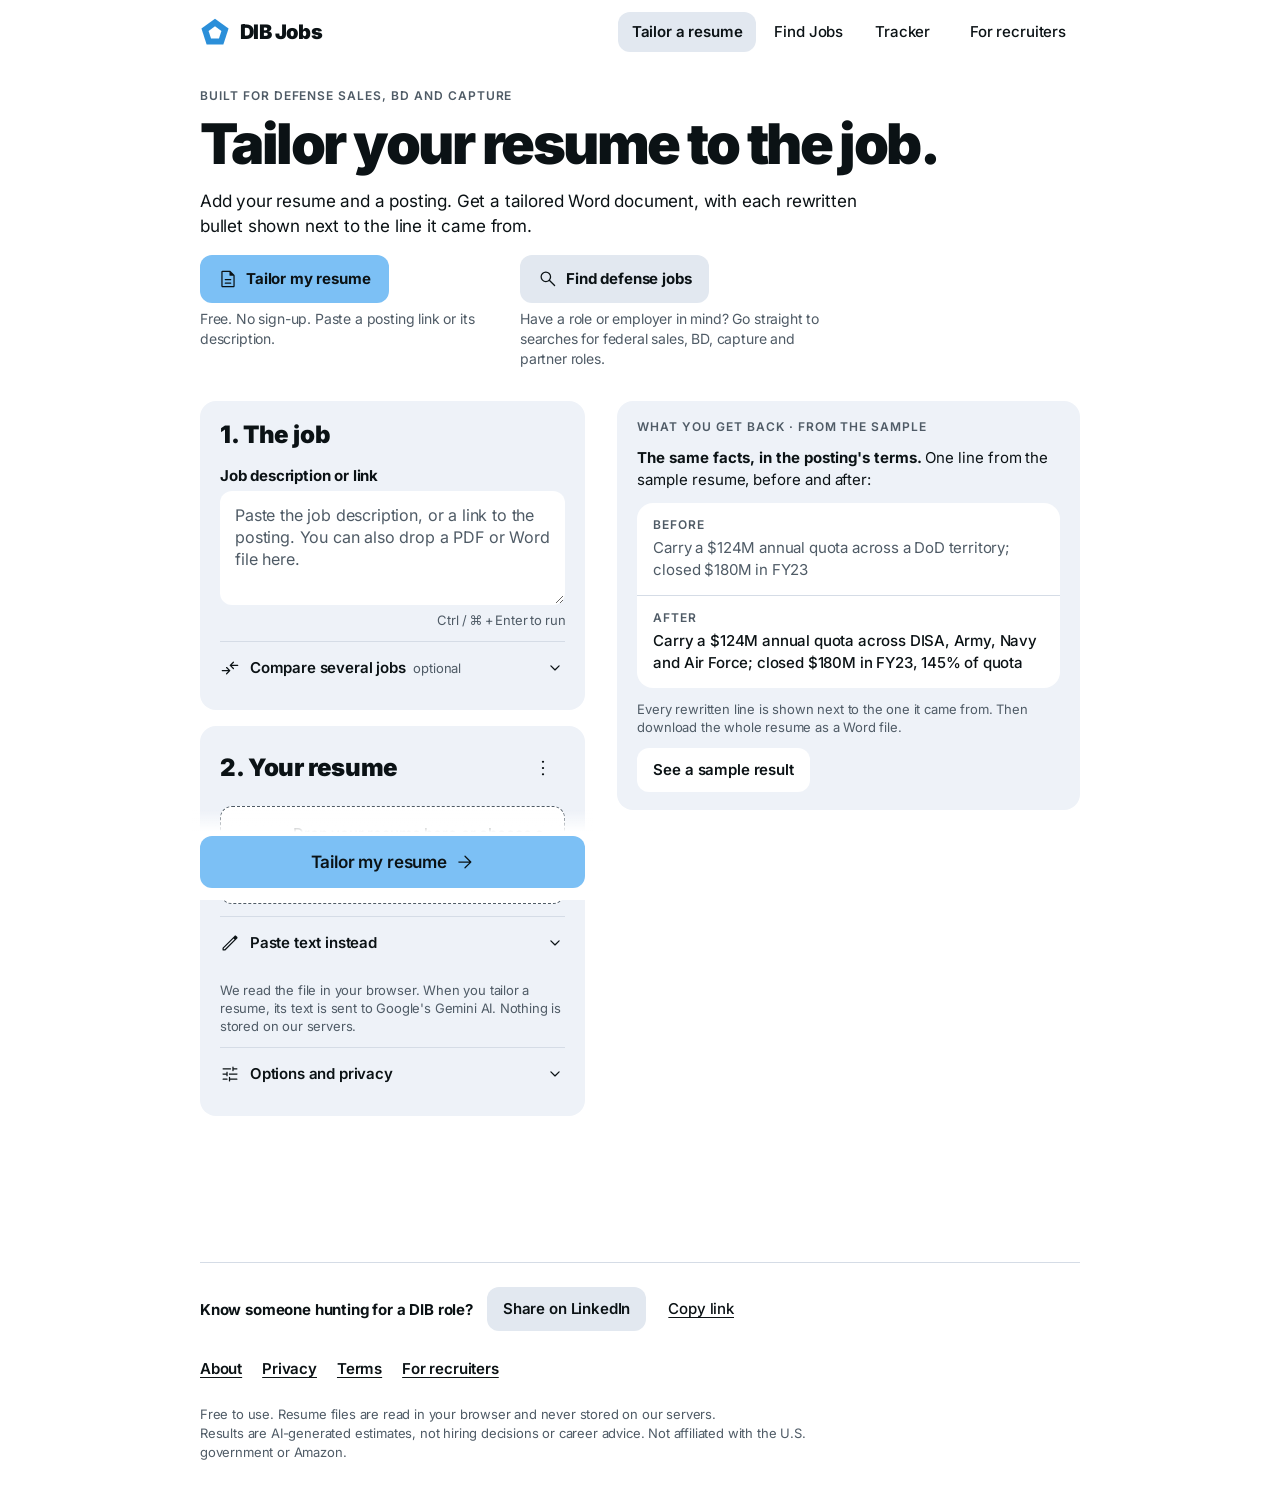
==== commit 3d1d054e: "tailor" ====
--- a/index.html
+++ b/index.html
@@ -3,8 +3,8 @@
 <head>
     <meta charset="UTF-8">
     <meta name="viewport" content="width=device-width, initial-scale=1.0">
-    <title>DIB Jobs: is this job a good fit? Resume fit check for defense industry roles</title>
-    <meta name="description" content="Free resume fit check for defense industry sales, BD and capture roles. Add your resume (PDF or Word) and a job posting to see your fit, the clearance question, what it should pay, and what to do next.">
+    <title>DIB Jobs: tailor your resume to the job. For defense sales, BD and capture</title>
+    <meta name="description" content="Free resume tailoring for defense industry sales, BD and capture roles. Add your resume (PDF or Word) and a job posting. Get a tailored Word document with each rewritten bullet shown next to the line it came from.">
     <meta name="theme-color" content="#ffffff">
     <meta name="color-scheme" content="light">
     <link rel="canonical" href="https://dibjobs.com/">
@@ -12,27 +12,27 @@
     <meta property="og:type" content="website">
     <meta property="og:site_name" content="DIB Jobs">
     <meta property="og:locale" content="en_US">
-    <meta property="og:title" content="DIB Jobs: is this job a good fit?">
-    <meta property="og:description" content="Check your resume against any defense industry posting: fit, clearance, pay and what to do next. Recruiters can rank candidates against a role. Free, no sign-up.">
+    <meta property="og:title" content="DIB Jobs: tailor your resume to the job">
+    <meta property="og:description" content="Add your resume and a defense industry posting. Get a tailored Word document, with every line traced to your resume or to what you told it. Recruiters can rank candidates against a role. Free, no sign-up.">
     <meta property="og:url" content="https://dibjobs.com/">
-    <meta property="og:image" content="https://dibjobs.com/og-fit-83-2x.png">
+    <meta property="og:image" content="https://dibjobs.com/og-dibjobs-2x.png">
     <meta property="og:image:type" content="image/png">
     <meta property="og:image:width" content="2400">
     <meta property="og:image:height" content="1260">
-    <meta property="og:image:alt" content="DIB Jobs: Is this job a good fit? An example result showing an 83 resume fit and the advice to apply now.">
+    <meta property="og:image:alt" content="DIB Jobs: Tailor your resume to the job. An example of one resume line before and after tailoring.">
     <!-- Twitter / X card -->
     <meta name="twitter:card" content="summary_large_image">
-    <meta name="twitter:title" content="DIB Jobs: is this job a good fit?">
-    <meta name="twitter:description" content="Check your resume against any defense industry posting: fit, clearance, pay and what to do next. Recruiters can rank candidates against a role. Free, no sign-up.">
-    <meta name="twitter:image" content="https://dibjobs.com/og-fit-83-2x.png">
-    <meta name="twitter:image:alt" content="An example DIB Jobs result: 83 resume fit, apply now.">
+    <meta name="twitter:title" content="DIB Jobs: tailor your resume to the job">
+    <meta name="twitter:description" content="Add your resume and a defense industry posting. Get a tailored Word document, with every line traced to your resume or to what you told it. Recruiters can rank candidates against a role. Free, no sign-up.">
+    <meta name="twitter:image" content="https://dibjobs.com/og-dibjobs-2x.png">
+    <meta name="twitter:image:alt" content="DIB Jobs: one resume line before and after tailoring to a posting.">
     <!-- Icons -->
     <link rel="icon" href="favicon.ico" sizes="48x48">
     <link rel="icon" type="image/svg+xml" href="favicon.svg">
     <link rel="apple-touch-icon" href="apple-touch-icon.png">
     <link rel="manifest" href="site.webmanifest">
     <link rel="preload" href="assets/fonts/inter-latin-wght-normal.woff2" as="font" type="font/woff2" crossorigin>
-    <link rel="stylesheet" href="assets/app.css?v=44">
+    <link rel="stylesheet" href="assets/app.css?v=47">
     <!-- Google tag (gtag.js) -->
     <script async src="https://www.googletagmanager.com/gtag/js?id=G-N10ZLNFZHE"></script>
     <script>
@@ -41,10 +41,10 @@
       gtag('js', new Date());
       gtag('config', 'G-N10ZLNFZHE');
     </script>
-    <script type="application/ld+json">{"@context": "https://schema.org", "@type": "WebApplication", "name": "DIB Jobs", "url": "https://dibjobs.com/", "applicationCategory": "BusinessApplication", "operatingSystem": "Any", "browserRequirements": "Requires JavaScript", "description": "Check your resume against a defense industry job posting: fit, clearance, pay and what to do next.", "offers": {"@type": "Offer", "price": "0", "priceCurrency": "USD"}, "image": "https://dibjobs.com/og-fit-83-2x.png"}</script>
+    <script type="application/ld+json">{"@context": "https://schema.org", "@type": "WebApplication", "name": "DIB Jobs", "url": "https://dibjobs.com/", "applicationCategory": "BusinessApplication", "operatingSystem": "Any", "browserRequirements": "Requires JavaScript", "description": "Tailor your resume to a defense industry job posting. Every line is traced to your resume or to what you told it, and you get a Word document.", "offers": {"@type": "Offer", "price": "0", "priceCurrency": "USD"}, "image": "https://dibjobs.com/og-dibjobs-2x.png"}</script>
 </head>
 <body>
-<noscript><p style="margin:24px;font:17px/25px sans-serif">DIB Jobs needs JavaScript to read your resume and check a job. Please turn it on and reload.</p></noscript>
+<noscript><p style="margin:24px;font:17px/25px sans-serif">DIB Jobs needs JavaScript to read your resume and tailor it to a job. Please turn it on and reload.</p></noscript>
 <!-- Icons: Material Symbols Rounded (Apache 2.0), inlined so they never fail to load -->
 <svg xmlns="http://www.w3.org/2000/svg" style="display:none" aria-hidden="true">
     <symbol id="i-upload" viewBox="0 -960 960 960"><path d="M452-403v171q0 12.75 8.68 21.37 8.67 8.63 21.5 8.63 12.82 0 21.32-8.63 8.5-8.62 8.5-21.37v-171l61 61q3 3 15-2t22.5-9q10.5-4 14.5-3.5T615-342q9-9 8.5-21t-9.5-21L501-494q-5-5-10.13-7-5.14-2-11-2-5.87 0-10.87 2-5 2-10 7L347-382q-9 9-9 21t9 21.39q9 8.61 21 8.61t21-9l63-63ZM220-80q-24 0-42-18t-18-42v-680q0-24 18-42t42-18h336q12.44 0 23.72 5T599-862l183 183q8 8 13 19.28 5 11.28 5 23.72v496q0 24-18 42t-42 18H220Zm331-584v-156H220v680h520v-494H581q-12.75 0-21.37-8.63Q551-651.25 551-664ZM220-820v186-186 680-680Z"/></symbol>
@@ -97,7 +97,7 @@
         <span class="brand-title">DIB Jobs</span>
     </a>
     <nav class="nav" id="mainTabs" aria-label="Sections">
-        <button class="nav-item" id="tab-analyze" data-view="analyze" aria-current="page">Check a job</button>
+        <button class="nav-item" id="tab-analyze" data-view="analyze" aria-current="page">Tailor a resume</button>
         <button class="nav-item" id="tab-explore" data-view="explore">Find Jobs</button>
         <button class="nav-item" id="tab-tracker" data-view="tracker">Tracker<span class="badge neutral" id="trackerBadge" hidden></span></button>
     </nav>
@@ -116,17 +116,17 @@
     <!-- ================================================================== -->
     <section class="view" id="view-analyze" role="tabpanel" aria-labelledby="tab-analyze">
         <div class="page-intro">
-            <p class="eyebrow">Job fit check &middot; for defense industry sales, BD and capture</p>
-            <h1 class="h1">Is this job a good fit?</h1>
-            <p class="lede"><span class="wide-only">Add your resume and the job posting. You get a straight answer, what the posting asks for next to what your resume shows, what it should pay, and your resume rewritten for that job.</span><span class="narrow-only">A straight answer on whether to apply, and your resume rewritten for the job.</span></p>
+            <p class="eyebrow">Built for defense sales, BD and capture</p>
+            <h1 class="h1">Tailor your resume to the job.</h1>
+            <p class="lede"><span class="wide-only">Add your resume and a posting. Get a tailored Word document, with each rewritten bullet shown next to the line it came from.</span><span class="narrow-only">Add your resume and a posting. Get a tailored Word document.</span></p>
             <div class="doors" id="doors" role="group" aria-label="Where to start">
                 <div class="door-col">
-                    <button class="btn primary door" type="button" data-action="door-posting"><svg class="icon"><use href="#i-doc"/></svg><span>Check a job</span></button>
-                    <span class="door-note"><span class="wide-only">Have a posting someone sent you? Paste the link or description.</span><span class="narrow-only">Have a posting? Paste it.</span></span>
+                    <button class="btn primary door" type="button" data-action="door-posting"><svg class="icon"><use href="#i-doc"/></svg><span>Tailor my resume</span></button>
+                    <span class="door-note"><span class="wide-only">Free. No sign-up. Paste a posting link or its description.</span><span class="narrow-only">Free. No sign-up.</span></span>
                 </div>
                 <div class="door-col">
                     <button class="btn door" type="button" data-action="go-find"><svg class="icon"><use href="#i-search"/></svg><span>Find defense jobs</span></button>
-                    <span class="door-note"><span class="wide-only">Have a role or employer in mind? Go straight to searches for federal sales, BD, capture and partner roles.</span><span class="narrow-only">Have a role in mind? Search.</span></span>
+                    <span class="door-note"><span class="wide-only">Have a role or employer in mind? Go straight to searches for federal sales, BD, capture and partner roles.</span><span class="narrow-only">No posting yet? Search.</span></span>
                 </div>
             </div>
         
@@ -137,8 +137,8 @@
             <section class="calc-result" id="resultCol" aria-label="Your result">
                 <div id="loading" hidden aria-busy="true">
                     <div class="verdict loading-panel" data-tone="neutral">
-                        <p class="eyebrow">Job fit check</p>
-                        <p class="verdict-label" id="loadingStep" aria-live="polite">Checking your fit…</p>
+                        <p class="eyebrow">Tailoring your resume</p>
+                        <p class="verdict-label" id="loadingStep" aria-live="polite">Reading the posting against your resume…</p>
                         <div class="linear-progress" role="progressbar" aria-label="Analysis progress"><div id="loadingProgress"></div></div>
                         <p class="body-sm muted loading-note">Comparing each requirement in the posting with what your resume shows.</p>
                         <div class="req-list on-panel" aria-hidden="true">
@@ -161,11 +161,11 @@
                 <div id="resultEmpty">
                     <div class="sample-peek" id="examplePreview">
                         <p class="eyebrow">What you get back &middot; from the sample</p>
-                        <p class="peek-verdict"><span class="peek-score">83</span><span><strong>Apply now.</strong> A straight call, then each requirement in the posting next to what your resume shows:</span></p>
-                        <div class="req-list on-panel" id="peekRows"></div>
-                        <p class="body-sm muted">Plus the role at a glance, what it should pay, and your resume rewritten for that job.</p>
+                        <p class="body-md"><strong>The same facts, in the posting's terms.</strong> One line from the sample resume, before and after:</p>
+                        <div id="peekRows"></div>
+                        <p class="body-sm muted">Every rewritten line is shown next to the one it came from. Then download the whole resume as a Word file.</p>
                         <button class="btn" type="button" data-action="example">See a sample result</button>
-                    </div>
+                                    </div>
                 </div>
 
                 <div id="batchWrap" class="stack" hidden>
@@ -185,6 +185,37 @@
                 <div id="verdictWrap" class="stack" hidden>
                     <button class="btn text back-link" type="button" id="backToBatch" data-action="back-to-batch" hidden><svg class="icon flip"><use href="#i-next"/></svg>Back to the comparison</button>
                     <div class="example-note" id="exampleNote" hidden><span class="grow"><strong>This is an example</strong> from a made-up resume and posting.</span><span class="seg" role="group" aria-label="Which sample"><button class="seg-btn" type="button" data-example="seller" aria-pressed="true">Seller</button><button class="seg-btn" type="button" data-example="leader" aria-pressed="false">Sales leader</button></span><button class="btn" type="button" data-action="exit-example">Check my own job</button></div>
+                    <div class="tailor-card tailor-lead" id="tailorTeaser" hidden>
+                        <div class="tailor-card-head"><h2 class="title-md" id="tailorTeaserTitle"></h2><span class="score-shift" id="tailorTeaserScore" hidden></span></div>
+                        <div id="tailorWorking" hidden><div class="linear-progress indeterminate" role="progressbar" aria-label="Tailoring your resume"><div></div></div></div>
+                        <div class="stack-sm" id="tailorPairs"></div>
+                        <p class="body-sm" id="tailorTeaserText" aria-live="polite"></p>
+                        <div class="row" id="tailorLeadActions" hidden>
+                            <button class="btn primary" type="button" data-action="download-docx"><svg class="icon"><use href="#i-download"/></svg>Download Word (.docx)</button>
+                            <button class="btn" type="button" id="tailorViewBtn" data-action="view-tailored">See every change and the full resume</button>
+                        </div>
+                        <div class="row" id="tailorGateActions" hidden>
+                            <button class="btn primary" type="button" id="tailorStartBtn" data-action="tailor-start"><svg class="icon"><use href="#i-spark"/></svg><span>Tailor my resume</span></button>
+                            <button class="btn" type="button" id="tailorGateFind" data-action="go-find" hidden>Find other jobs</button>
+                        </div>
+                    </div>
+
+                    <div class="gap-card" id="gapCard" hidden>
+                        <h2 class="title-md" id="gapTitle"></h2>
+                        <p class="body-sm" id="gapText"></p>
+                        <form class="stack" id="gapForm" novalidate>
+                            <div class="stack" id="gapFields"></div>
+                            <p class="field-error" id="gapError" role="alert" hidden>Answer at least one question, or choose "Skip these".</p>
+                            <label class="keep-row"><input type="checkbox" class="checkbox" id="gapKeep" checked><span>Keep my answers in this browser, so the next job can reuse them</span></label>
+                            <div class="row">
+                                <button class="btn primary" type="submit" id="gapSubmit"><svg class="icon"><use href="#i-spark"/></svg><span>Update my resume</span></button>
+                                <button class="btn text" type="button" id="gapSkipBtn" data-action="gap-skip">Skip these</button>
+                            </div>
+                        </form>
+                        <ul class="gap-list" id="gapList" hidden></ul>
+                        <div class="row" id="gapAfter" hidden><button class="btn" type="button" id="gapEditBtn" data-action="gap-edit">Change my answers</button></div>
+                    </div>
+
                     <div class="verdict" id="verdict" data-tone="neutral">
                         <p class="eyebrow"><span class="example-tag" id="exampleTag" hidden>Example</span><span id="roleLine"></span></p>
                         <div class="verdict-head">
@@ -204,8 +235,6 @@
                             <span class="chip sm" id="scoreDelta" hidden></span>
                         </div>
                     </div>
-
-                    <button class="btn" type="button" id="exampleExpand" data-action="example-expand">See the full example<svg class="icon"><use href="#i-chevron"/></svg></button>
                     <div class="row" id="actionBar">
                         <button class="btn primary" id="primaryActionBtn" data-action="primary-action"><svg class="icon"><use href="#i-spark"/></svg><span id="primaryActionText">Next step</span></button>
                         <button class="btn" id="tailorActionBtn" data-action="view-tailored" hidden><svg class="icon"><use href="#i-spark"/></svg><span id="tailorActionText">Tailor my resume to this job</span></button>
@@ -235,15 +264,8 @@
                     </div>
                     </div>
 
-                    <div class="tailor-card" id="tailorTeaser" hidden>
-                        <div class="tailor-card-head"><h3 class="title-md" id="tailorTeaserTitle"></h3><span class="score-shift" id="tailorTeaserScore" hidden></span></div>
-                        <div class="stack-sm" id="tailorPairs"></div>
-                        <p class="body-sm" id="tailorTeaserText"></p>
-                        <button class="btn" type="button" id="tailorViewBtn" data-action="view-tailored" hidden>See the full tailored resume</button>
-                    </div>
-
                     <div class="feedback" id="feedback" hidden>
-                        <span class="grow" id="feedbackAsk" aria-live="polite">Was this verdict right?</span>
+                        <span class="grow" id="feedbackAsk" aria-live="polite">Was this fit call right?</span>
                         <button class="btn" type="button" data-feedback="up" aria-pressed="false">Yes</button>
                         <button class="btn" type="button" data-feedback="down" aria-pressed="false">No</button>
                         <div class="feedback-why" id="feedbackWhy" hidden>
@@ -258,7 +280,7 @@
             </section>
 
             <section class="calc-inputs" id="inputs" aria-label="Your resume and the job">
-            <div class="inputs-fold" id="inputsFold"><span class="grow"><span class="eyebrow">Checked</span><span id="inputsFoldText">Your job and resume</span></span><button class="btn" type="button" data-action="edit-inputs">Change job or resume</button></div>
+            <div class="inputs-fold" id="inputsFold"><span class="grow"><span class="eyebrow">Tailored for</span><span id="inputsFoldText">Your job and resume</span></span><button class="btn" type="button" data-action="edit-inputs">Change job or resume</button></div>
             <div class="panel stack" id="jobCard">
                 <h2 class="h3">1. The job</h2>
                 <label class="field" id="jobField">
@@ -274,7 +296,7 @@
                 <details class="disclosure" id="moreJobsRow">
                     <summary><svg class="icon"><use href="#i-compare"/></svg><span>Compare several jobs <span class="optional" id="moreJobsState">optional</span></span><svg class="icon chev"><use href="#i-chevron"/></svg></summary>
                     <div class="disclosure-body stack-sm">
-                        <p class="body-sm muted">Add up to three more postings. Each is checked against your resume and they come back ranked, so you know where to start.</p>
+                        <p class="body-sm muted">Add up to three more postings. Each is scored against your resume and they come back ranked, so you know where to start.</p>
                         <label class="field sm"><span class="field-label">Job 2</span><textarea id="extraJob1" class="extra-job" rows="2" placeholder="Paste the job description text"></textarea></label>
                         <label class="field sm"><span class="field-label">Job 3</span><textarea id="extraJob2" class="extra-job" rows="2" placeholder="Paste the job description text"></textarea></label>
                         <label class="field sm"><span class="field-label">Job 4</span><textarea id="extraJob3" class="extra-job" rows="2" placeholder="Paste the job description text"></textarea></label>
@@ -284,7 +306,7 @@
 
             <div class="peek-inline" id="peekInline" hidden>
                 <p class="eyebrow">What you get back &middot; from the sample</p>
-                <div class="req-list on-panel" id="peekInlineRow"></div>
+                <div id="peekInlineRow"></div>
                 <button class="btn" type="button" data-action="example">See a sample result</button>
             </div>
 
@@ -329,7 +351,15 @@
                     </details>
                 </div>
                 <p class="field-error" id="resumeError" role="alert" hidden></p>
-                <p class="body-sm muted" id="resumePrivacy">We read the file in your browser. When you run a check, its text is sent to Google's Gemini AI for analysis. Nothing is stored on our servers.</p>
+                <p class="body-sm muted" id="resumePrivacy">We read the file in your browser. When you tailor a resume, its text is sent to Google's Gemini AI. Nothing is stored on our servers.</p>
+                <details class="disclosure" id="answerRecord" hidden>
+                    <summary><svg class="icon"><use href="#i-bookmark"/></svg><span id="answerRecordTitle">Your saved answers</span><svg class="icon chev"><use href="#i-chevron"/></svg></summary>
+                    <div class="disclosure-body stack-sm">
+                        <p class="body-sm muted">What you told us about your experience, kept in this browser only. Each one is offered again when a later posting asks for the same thing.</p>
+                        <div class="stack-sm" id="answerRecordList"></div>
+                        <button class="btn text" type="button" data-action="answers-clear">Delete all saved answers</button>
+                    </div>
+                </details>
                 <button class="btn text" type="button" id="compareVersionsBtn" data-action="compare-versions" hidden><svg class="icon"><use href="#i-compare"/></svg><span id="compareVersionsText">Compare my resume versions for this job</span></button>
                 <details class="disclosure" id="resumeCheck" hidden>
                     <summary><svg class="icon"><use href="#i-check"/></svg><span id="resumeCheckSummary">Resume check</span><svg class="icon chev"><use href="#i-chevron"/></svg></summary>
@@ -360,7 +390,7 @@
             <div class="analyze-bar" id="analyzeBar">
                 <p class="field-error" id="inlineError" role="alert" hidden></p>
                 <div class="analyze-row">
-                    <button id="analyzeBtn" class="btn primary lg" data-action="analyze"><span id="btnText">Check this job</span><svg class="icon"><use href="#i-next"/></svg></button>
+                    <button id="analyzeBtn" class="btn primary lg" data-action="analyze"><span id="btnText">Tailor my resume</span><svg class="icon"><use href="#i-next"/></svg></button>
                 </div>
             </div>
             </section>
@@ -432,9 +462,9 @@
                             <div class="row between">
                                 <div class="grow" style="min-width:220px">
                                     <h3 class="title-md">Tailored resume for this job</h3>
-                                    <p class="body-md">Your full resume, reordered and reworded for this role, using only facts already in it. Download as Word and edit from there.</p>
+                                    <p class="body-md">Your full resume, reordered and reworded for this role, using only your resume and what you told us. Download as Word and edit from there.</p>
                                 </div>
-                                <button class="btn primary" id="tailorBtn" data-action="tailor"><svg class="icon"><use href="#i-spark"/></svg><span>Tailor my resume to this job</span></button>
+                                <button class="btn primary" id="tailorBtn" data-action="tailor"><svg class="icon"><use href="#i-spark"/></svg><span>Tailor my resume</span></button>
                             </div>
                         </div>
                         <div id="tailoredWrap" class="stack" style="margin-top:16px" hidden>
@@ -444,8 +474,14 @@
                                 <button class="btn text" id="useTailoredBtn" data-action="use-tailored">Use as my resume and re-score</button>
                             </div>
                             <div class="banner info" id="tailorScoreLine" hidden></div>
+                            <div class="change-list" id="tailorChangeBox" hidden>
+                                <h3 class="title-md" id="tailorChangeTitle">What changed</h3>
+                                <p class="body-sm muted" id="tailorChangeNote">Each reworded line, next to the line in your resume it came from. Lines that were only moved are not listed.</p>
+                                <div class="stack-sm" id="tailorChangeList"></div>
+                            </div>
+                            <h3 class="title-md" id="tailoredPreviewTitle">The full resume</h3>
                             <div class="paper resume-preview" id="tailoredPreview"></div>
-                            <p class="body-sm muted">Read every line before you send it. The AI is told not to add anything, but you are the one signing it.</p>
+                            <p class="body-sm muted">Read every line before you send it. The AI is told to use only your resume and your answers, but you are the one signing it.</p>
                         </div>
                     </div>
 
@@ -626,8 +662,8 @@
                 <rect class="a-surface" x="46" y="104" width="168" height="40" rx="12"/><rect class="a-high" x="62" y="118" width="54" height="12" rx="6"/><circle class="a-tertiary" cx="186" cy="124" r="8"/>
             </svg>
             <p class="h3">No jobs saved yet</p>
-            <p class="body-md">Save a posting from Find Jobs, or check a job and save the result. Save two or more checked jobs to compare them side by side.</p>
-            <div class="row" style="margin-top:8px"><button class="btn primary" data-view-link="explore">Find jobs</button><button class="btn" data-view-link="analyze">Check a job</button></div>
+            <p class="body-md">Save a posting from Find Jobs, or tailor your resume to a job and save the result. Save two or more results to compare them side by side.</p>
+            <div class="row" style="margin-top:8px"><button class="btn primary" data-view-link="explore">Find jobs</button><button class="btn" data-view-link="analyze">Tailor a resume</button></div>
         </div>
     </section>
 
@@ -638,7 +674,7 @@
         <div class="page-intro">
             <p class="eyebrow">Job search &middot; for defense industry sales, BD and capture</p>
             <h1 class="h1">Find defense and federal jobs</h1>
-            <p class="lede">Open a ready-made search or go straight to an employer's open jobs, then bring a posting back to check your fit.</p>
+            <p class="lede">Open a ready-made search or go straight to an employer's open jobs, then bring a posting back and tailor your resume to it.</p>
             <p class="body-md jump-row" style="margin-top:8px"><a href="#employers" class="jump-link">Go straight to an employer</a><a href="#buildSearch" id="browseEmployersLink" class="jump-link">Build your own search</a></p>
         </div>
 
@@ -679,7 +715,7 @@
                 <textarea id="handoffInput" rows="3" placeholder="Paste the link to the posting (https://...) or the full job description"></textarea></label>
             <p class="field-error" id="handoffError" role="alert" hidden></p>
             <div class="row" id="handoffActions">
-                <button class="btn primary" type="button" data-action="handoff-check"><span id="handoffCheckText">Continue to fit check</span><svg class="icon"><use href="#i-next"/></svg></button>
+                <button class="btn primary" type="button" data-action="handoff-check"><span id="handoffCheckText">Tailor my resume to this job</span><svg class="icon"><use href="#i-next"/></svg></button>
                 <button class="btn" type="button" data-action="handoff-save"><svg class="icon"><use href="#i-bookmark"/></svg><span>Save for later</span></button>
             </div>
             <form class="save-form stack" id="saveForm" hidden novalidate>
@@ -688,7 +724,7 @@
                     <label class="field sm"><span class="field-label">Job title <span class="optional">optional</span></span><input type="text" id="saveTitle" maxlength="120" autocomplete="off" placeholder="e.g. Capture manager"></label>
                     <label class="field sm"><span class="field-label">Company <span class="optional">optional</span></span><input type="text" id="saveCompany" maxlength="80" autocomplete="off"></label>
                 </div>
-                <p class="body-sm muted">Saved in this browser only, marked "Not checked" until you run a fit check.</p>
+                <p class="body-sm muted">Saved in this browser only, marked "Not tailored" until you tailor your resume to it.</p>
                 <div class="row">
                     <button class="btn primary" type="submit">Save</button>
                     <button class="btn text" type="button" data-action="handoff-save-cancel">Cancel</button>
@@ -774,7 +810,7 @@
     <button class="icon-btn" data-action="dismiss-snackbar" aria-label="Dismiss"><svg class="icon"><use href="#i-close"/></svg></button>
 </div>
 
-<script src="assets/files.js?v=44"></script>
-<script src="assets/app.js?v=44"></script>
+<script src="assets/files.js?v=47"></script>
+<script src="assets/app.js?v=47"></script>
 </body>
 </html>
--- a/assets/app.css
+++ b/assets/app.css
@@ -231,7 +231,6 @@
 .skeleton { position: relative; overflow: hidden; border-radius: var(--r-seg); background: var(--control); }
 .skeleton::after { content: ''; position: absolute; inset: 0; transform: translateX(-100%); background: linear-gradient(90deg, transparent, rgba(255,255,255,.7), transparent); animation: shimmer 1.4s infinite; }
 @keyframes shimmer { to { transform: translateX(100%); } }
-.sk-line { height: 16px; margin-top: 12px; }
 
 /* ---------- Verdict: big number, plain judgment, explanation ---------- */
 .verdict { border-radius: var(--r-lg); padding: 24px; background: var(--panel); transition: background 200ms var(--ease); }
@@ -566,7 +565,6 @@
 .search-fields { display: grid; grid-template-columns: 3fr 2fr; gap: 12px 14px; }
 .optional { font-weight: 400; font-size: 13px; color: var(--muted); margin-left: 4px; }
 .search-actions { display: flex; align-items: center; gap: 8px 12px; flex-wrap: wrap; }
-.query-line span { font-weight: 600; color: var(--ink); word-break: break-word; }
 #searchForm details.disclosure, .save-form { border-top: 1px solid var(--hairline); padding-top: 4px; }
 .save-form { padding-top: 16px; }
 #handoffInput { min-height: 96px; max-height: 240px; }
@@ -591,30 +589,10 @@
 #starterChips .btn.text { min-height: 44px; }
 @media (max-width: 879px) { .search-fields.three { grid-template-columns: 1fr 1fr; } .search-fields.three > :first-child { grid-column: 1 / -1; } }
 #starterChips .btn.text { white-space: normal; text-align: left; min-width: 0; }
-#exampleBanner { align-items: center; flex-wrap: wrap; } #exampleBanner .btn { margin: 0; }
 
 /* v14: the example answer is on screen for first-time visitors */
 .example-note { font: 400 15px/22px var(--font); color: var(--muted); }
 .example-note strong { color: var(--ink); font-weight: 700; }
-#exampleExpand { display: none; align-self: flex-start; }
-@media (max-width: 879px) {
-    /* On small screens the example stays compact so the inputs are still on the first screen */
-    body.example-compact #recEvidence, body.example-compact #recReasons, body.example-compact #recNext, body.example-compact #tailorTeaser,
-    body.example-compact #actionBar, body.example-compact #breakdown, body.example-compact #results,
-    body.example-compact #verdictChip, body.example-compact #scoreDelta { display: none !important; }
-    body.example-compact #exampleExpand { display: inline-flex; }
-    body.example-compact .verdict { padding: 16px 18px; }
-    body.example-compact .verdict-num b { font-size: 64px; line-height: 58px; }
-    body.example-compact #recHeadline { font-size: 17px; line-height: 24px; }
-}
-@media print { .example-note, #exampleExpand { display: none !important; } }
-@media (max-width: 879px) {
-    body.example-compact #recHeadline, body.example-compact .example-note { display: none !important; }
-    body.example-compact .verdict-head { flex-wrap: nowrap; align-items: center; gap: 14px; }
-    body.example-compact .verdict-head .verdict-label { flex: 1 1 auto; font-size: 24px; line-height: 26px; margin: 0; }
-    body.example-compact .verdict-num { margin-top: 6px; }
-    body.example-compact #verdictWrap { gap: 10px; }
-}
 
 /* v18: comparisons (several jobs, or several resume versions) */
 .batch-title { font-size: 28px; line-height: 30px; margin: 6px 0 0; }
@@ -647,16 +625,11 @@
 @media (max-width: 699px) { #exampleBanner .btn, #jobLinkHelp .btn { flex: 1 1 100%; justify-content: center; } }
 
 /* v22: the tailored resume is promoted next to the verdict */
-.tailor-teaser { display: flex; align-items: center; flex-wrap: wrap; gap: 10px 14px; padding: 14px 16px; border-radius: var(--r-md); background: var(--panel); }
-.tailor-teaser > .icon { width: 22px; height: 22px; flex: none; }
-.tailor-teaser > .grow { flex: 1 1 200px; }
-.tailor-teaser .body-sm { color: var(--muted); margin-top: 2px; }
 .score-shift { flex: none; padding: 4px 10px; border-radius: var(--r-seg); background: var(--good); font: 900 18px/24px var(--font); letter-spacing: -0.02em; white-space: nowrap; }
 .row.tight { gap: 8px; }
 .banner.success { background: var(--good); }
 #tailorScoreLine { align-items: center; }
-@media print { .tailor-teaser { display: none !important; } }
-.tailor-teaser .score-shift, #tailorScoreLine .score-shift { font-size: 16px; }
+#tailorScoreLine .score-shift { font-size: 16px; }
 
 /* v24: tailoring leads the result */
 .tailor-card { display: flex; flex-direction: column; gap: 12px; padding: 18px 20px; border-radius: var(--r-md); background: var(--panel); }
@@ -689,27 +662,20 @@
 .analyze-row #analyzeBtn { flex: 1 1 220px; }
 /* The check button stays in view: it rides the bottom of the window until its place in the form scrolls in. */
 .analyze-bar { position: sticky; bottom: 0; z-index: 5; margin: 0 -8px; padding: 10px 8px 12px; background: linear-gradient(to bottom, rgba(255,255,255,0), var(--page) 14px); }
-.resume-preview .src { display: none; margin-top: 2px; font-size: 13px; line-height: 18px; color: var(--muted); }
 .resume-preview.show-sources .src { display: block; }
-.resume-preview .src.flag { color: var(--danger-ink); font-weight: 600; }
 .switch-row.compact { padding: 0; }
-@media (max-width: 879px) { body.example-compact .req-list { display: none !important; } }
-@media print { .analyze-bar { position: static; } .resume-preview .src { display: none !important; } }
+@media print { .analyze-bar { position: static; } }
 
 .jump-link { color: var(--ink); font-weight: 600; text-underline-offset: 3px; }
 #companyBoards a[hidden], #companyBoards .board-group[hidden] { display: none !important; }
 #employers { scroll-margin-top: 16px; }
 /* Phones, first visit: the compact example and the start of the form both fit on the first screen. */
-@media (max-width: 879px) { body.example-compact .page-intro .lede { display: none; } body.example-compact .page-intro { padding-bottom: 12px; } }
 
 /* v26: motion that reports honestly and points at what matters */
 .linear-progress.indeterminate > div { width: 35%; transition: none; animation: slide 1.3s ease-in-out infinite; }
 @keyframes slide { from { transform: translateX(-110%); } to { transform: translateX(300%); } }
-.resume-preview li.spotlight { animation: spotlight 2.6s ease-out; border-radius: 6px; }
-@keyframes spotlight { 0%, 45% { background: var(--caution); box-shadow: 0 0 0 6px var(--caution); } 100% { background: transparent; box-shadow: 0 0 0 6px transparent; } }
 @media (prefers-reduced-motion: reduce) {
     .linear-progress.indeterminate > div { animation: none; width: 100%; opacity: .45; }
-    .resume-preview li.spotlight { animation: none; background: var(--caution); box-shadow: 0 0 0 6px var(--caution); }
 }
 
 /* v27: phones start with the form and a one-line sample; errors sit at their field */
@@ -718,7 +684,6 @@
 @media (max-width: 879px) {
     .peek-inline:not([hidden]) { display: flex; }
     #examplePreview { display: none !important; }       /* the same sample is shown above, beside the job field */
-    #exampleLink { display: none; }
 }
 .panel > .field-error { margin-top: 8px; }
 #jobDescription[aria-invalid="true"] { border-color: var(--danger-ink); }
@@ -835,14 +800,9 @@
 @media (max-width: 699px) { .nav-more .menu-only { display: flex; } .nav-more .nav-item[aria-current="page"] { background: var(--panel); font-weight: 700; } }
 /* v37: a way to Find Jobs from the first screen; employers lead the Find Jobs view */
 .card-head { display: flex; align-items: baseline; justify-content: space-between; gap: 8px 16px; flex-wrap: wrap; }
-.find-hint { font: 400 14px/20px var(--font); color: var(--muted); }
-.find-hint { white-space: nowrap; }
-.find-hint .link-btn { display: inline; min-height: 0; width: auto; padding: 0; font: inherit; font-weight: 600; color: var(--ink); text-decoration: underline; text-underline-offset: 3px; }
 #buildSearch { scroll-margin-top: 16px; }
 
 /* v39: one sample preview, the role at a glance, a sample switch, and a role picker on employers */
-.peek-verdict { display: flex; align-items: center; gap: 14px; font: 400 16px/23px var(--font); }
-.peek-score { flex: none; font: 900 44px/44px var(--font); letter-spacing: -0.045em; }
 .sample-peek { margin-top: 0; }
 .snapshot { border-radius: var(--r-md); background: var(--panel); padding: 16px 16px 4px; }
 .snapshot > .eyebrow { margin-bottom: 4px; }
@@ -861,9 +821,6 @@
 .seg-btn { min-height: 38px; padding: 6px 12px; border: 0; border-radius: var(--r-seg); background: none; color: var(--ink); font: 600 14px/20px var(--font); cursor: pointer; }
 .seg-btn[aria-pressed="true"] { background: var(--ink); color: #fff; }
 .seg-btn:focus-visible { outline: 3px solid var(--ink); outline-offset: 2px; }
-.role-pick { display: flex; align-items: center; gap: 8px 12px; flex-wrap: wrap; }
-#employerRoles .chip { cursor: pointer; min-height: 36px; }
-#employerRoles .chip[aria-pressed="true"] { background: var(--ink); color: #fff; }
 @media print { .snapshot-ask .btn, .seg { display: none !important; } }
 /* v40: ready searches lead Find Jobs; the employer role is a menu, not a row of buttons */
 .jump-row { display: flex; flex-wrap: wrap; gap: 4px 20px; }
@@ -897,3 +854,45 @@
 a, button, summary, label, input, select, textarea, [role="button"] { touch-action: manipulation; }
 h1, h2, h3, .h1, .h3, .section-title, .verdict-label, .verdict-explain { text-wrap: balance; }
 p, li { text-wrap: pretty; }
+
+/* v45: tailoring is the product. The rewrite leads the result; the fit call explains it. */
+.tailor-lead { padding: 20px; gap: 14px; border: 2px solid var(--ink); background: var(--page); }
+.tailor-lead .title-md { font: 850 22px/26px var(--font); letter-spacing: -0.02em; }
+.tailor-lead .rewrite { background: var(--panel); }
+.tailor-lead .body-sm { color: var(--ink); font-size: 15px; line-height: 22px; }
+.tailor-lead .btn { align-self: auto; background: var(--control); }
+.tailor-lead .btn.primary { background: var(--action); }
+.tailor-lead[data-mode="working"] { min-height: 168px; }
+.tailor-lead[data-mode="gate"] { background: var(--caution); border-color: var(--ink); }
+.tailor-lead[data-mode="gate"] .btn:not(.primary) { background: var(--page); }
+.tailor-lead + .verdict { margin-top: 16px; }
+.change-list { padding: 18px 20px; border-radius: var(--r-md); background: var(--panel); }
+.change-list > * + * { margin-top: 10px; }
+.change-list .rewrite { background: var(--page); }
+#tailoredPreviewTitle { margin-top: 8px; }
+.sample-peek .rewrite, .peek-inline .rewrite { background: var(--page); }
+@media print { .change-list, #tailoredPreviewTitle { display: none !important; } }
+
+/* v47: follow-up questions and the visitor's own answers */
+.gap-card { display: flex; flex-direction: column; gap: 12px; margin-top: 16px; padding: 20px; border-radius: var(--r-md); background: var(--panel); }
+.gap-card .title-md { font: 800 20px/25px var(--font); letter-spacing: -0.02em; }
+.gap-card > .body-sm { font-size: 15px; line-height: 22px; max-width: 64ch; }
+.gap-card .field textarea { min-height: 72px; background: var(--page); }
+.gap-card .field .body-sm { display: block; margin-top: 6px; }
+.gap-card .field-label { font-weight: 650; line-height: 21px; }
+.gap-card .btn:not(.primary):not(.text) { align-self: flex-start; background: var(--page); }
+.gap-card[data-mode="skipped"] { flex-direction: row; flex-wrap: wrap; align-items: center; gap: 6px 16px; padding: 14px 20px; }
+.gap-card[data-mode="skipped"] .title-md { font-size: 16px; line-height: 22px; }
+.gap-card[data-mode="skipped"] > .body-sm { flex: 1 1 260px; color: var(--muted); }
+.keep-row { display: flex; align-items: center; gap: 10px; min-height: 44px; font: 500 15px/21px var(--font); cursor: pointer; }
+.keep-row .checkbox { margin: 0; }
+.gap-list { display: flex; flex-direction: column; gap: 8px; }
+.gap-list li { display: flex; flex-direction: column; gap: 2px; padding: 12px 14px; border-radius: var(--r-sm); background: var(--page); font: 500 15px/22px var(--font); }
+.answer-row { display: flex; align-items: flex-start; gap: 8px; padding: 10px 4px 10px 14px; border-radius: var(--r-sm); background: var(--panel); }
+.answer-row .body-md { font-size: 15px; line-height: 22px; overflow-wrap: anywhere; }
+/* The mark is drawn by CSS, so selecting and copying the preview still gives nothing but the resume. */
+.resume-preview li.answer { background: var(--good); box-shadow: 0 0 0 4px var(--good); border-radius: 4px; margin: 6px 0; }
+.resume-preview li.answer::after { content: 'From your answer'; display: inline-block; margin-left: 8px; padding: 0 7px; border-radius: 6px; background: var(--page); font: 650 12px/18px var(--font); white-space: nowrap; vertical-align: 1px; }
+.rewrite .after.from-answer { border-top: 0; background: var(--good); }
+.rewrite .after.from-answer .tag { color: var(--ink); }
+@media print { .gap-card { display: none !important; } .resume-preview li.answer { background: none; box-shadow: none; } .resume-preview li.answer::after { content: none; } }
